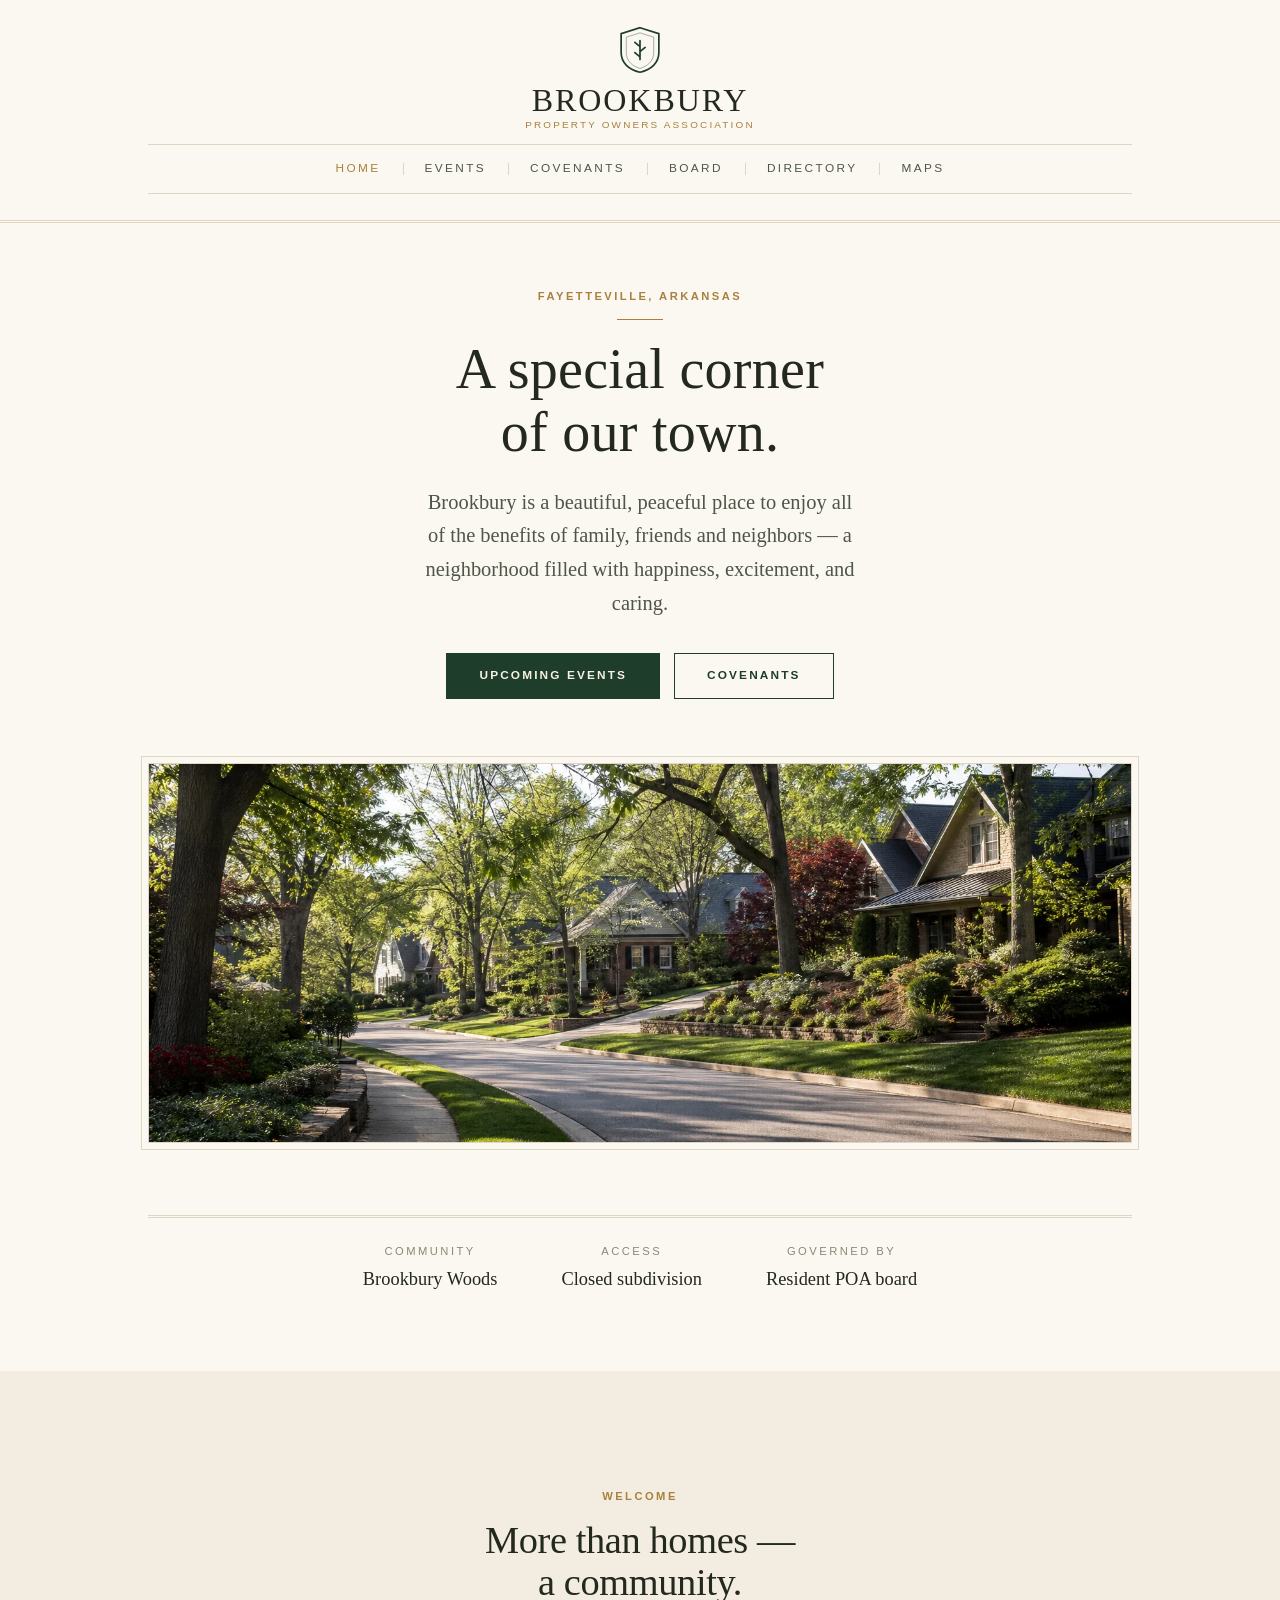
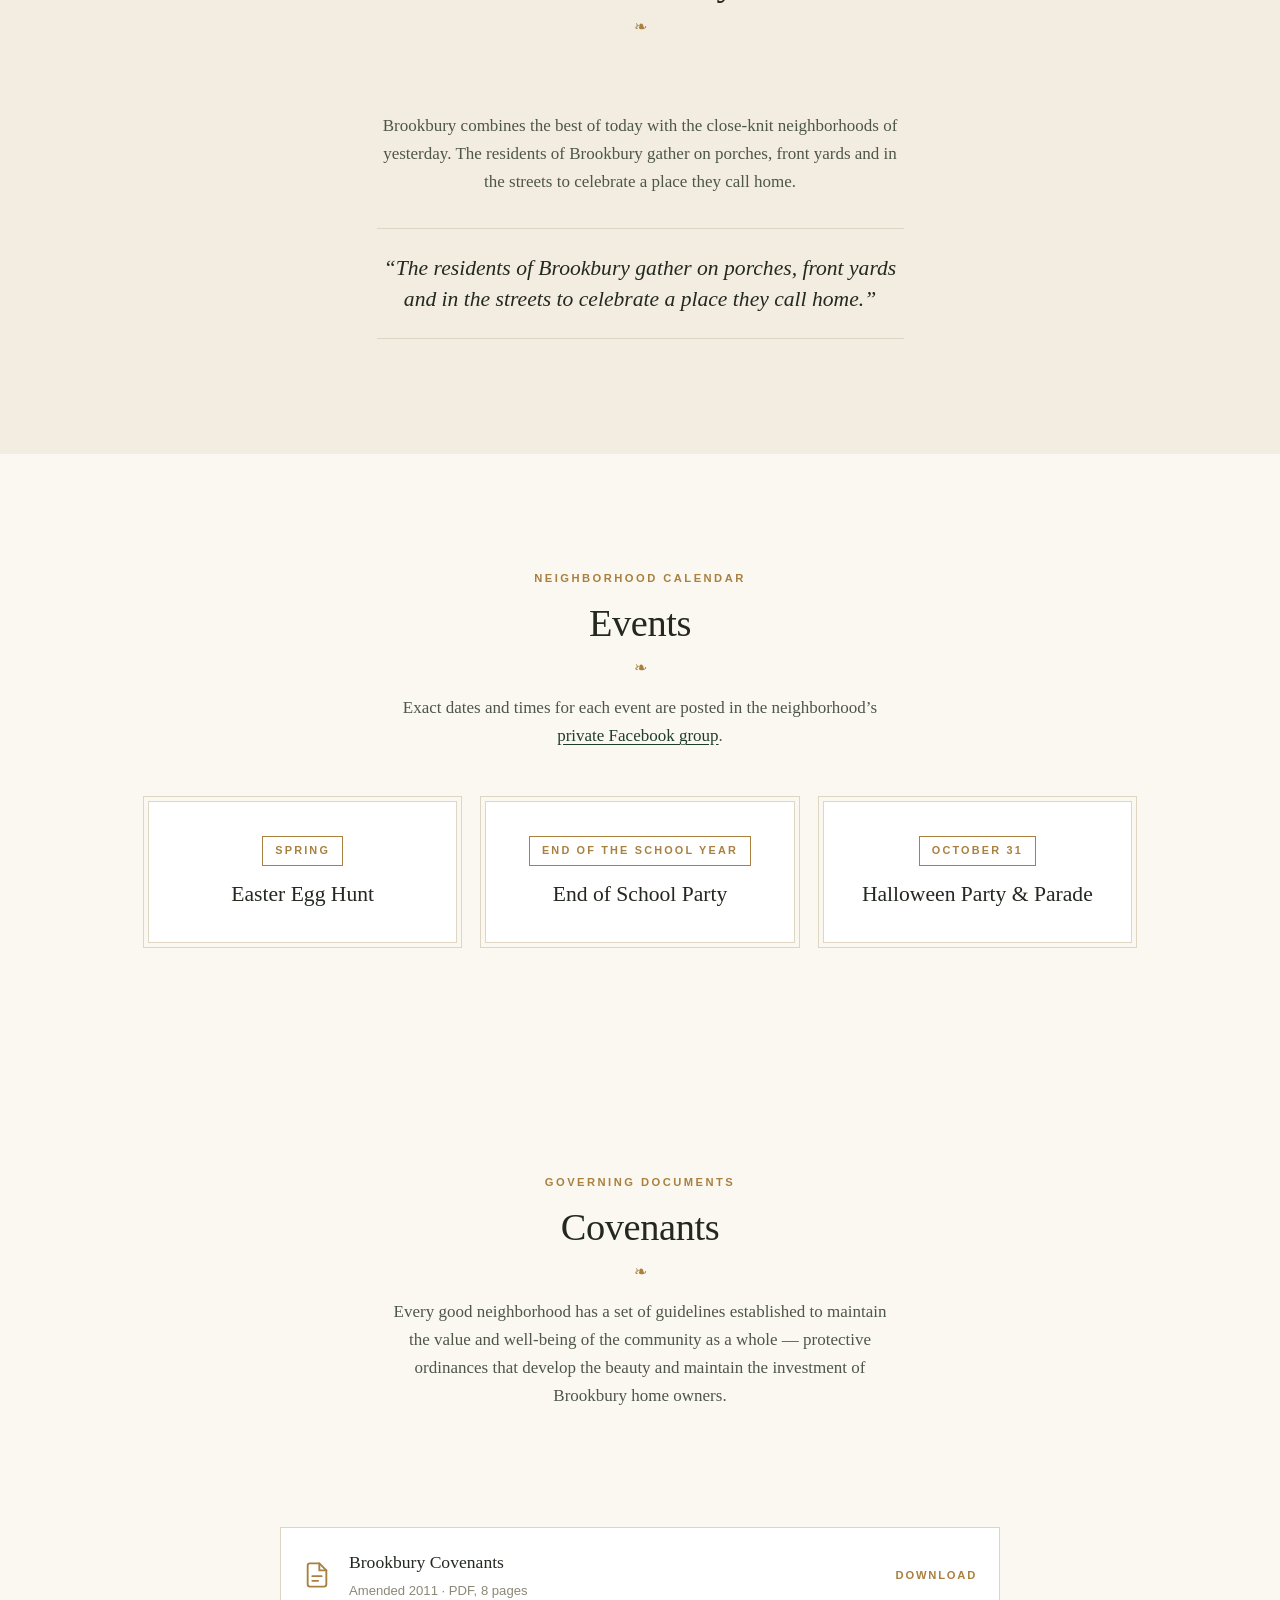
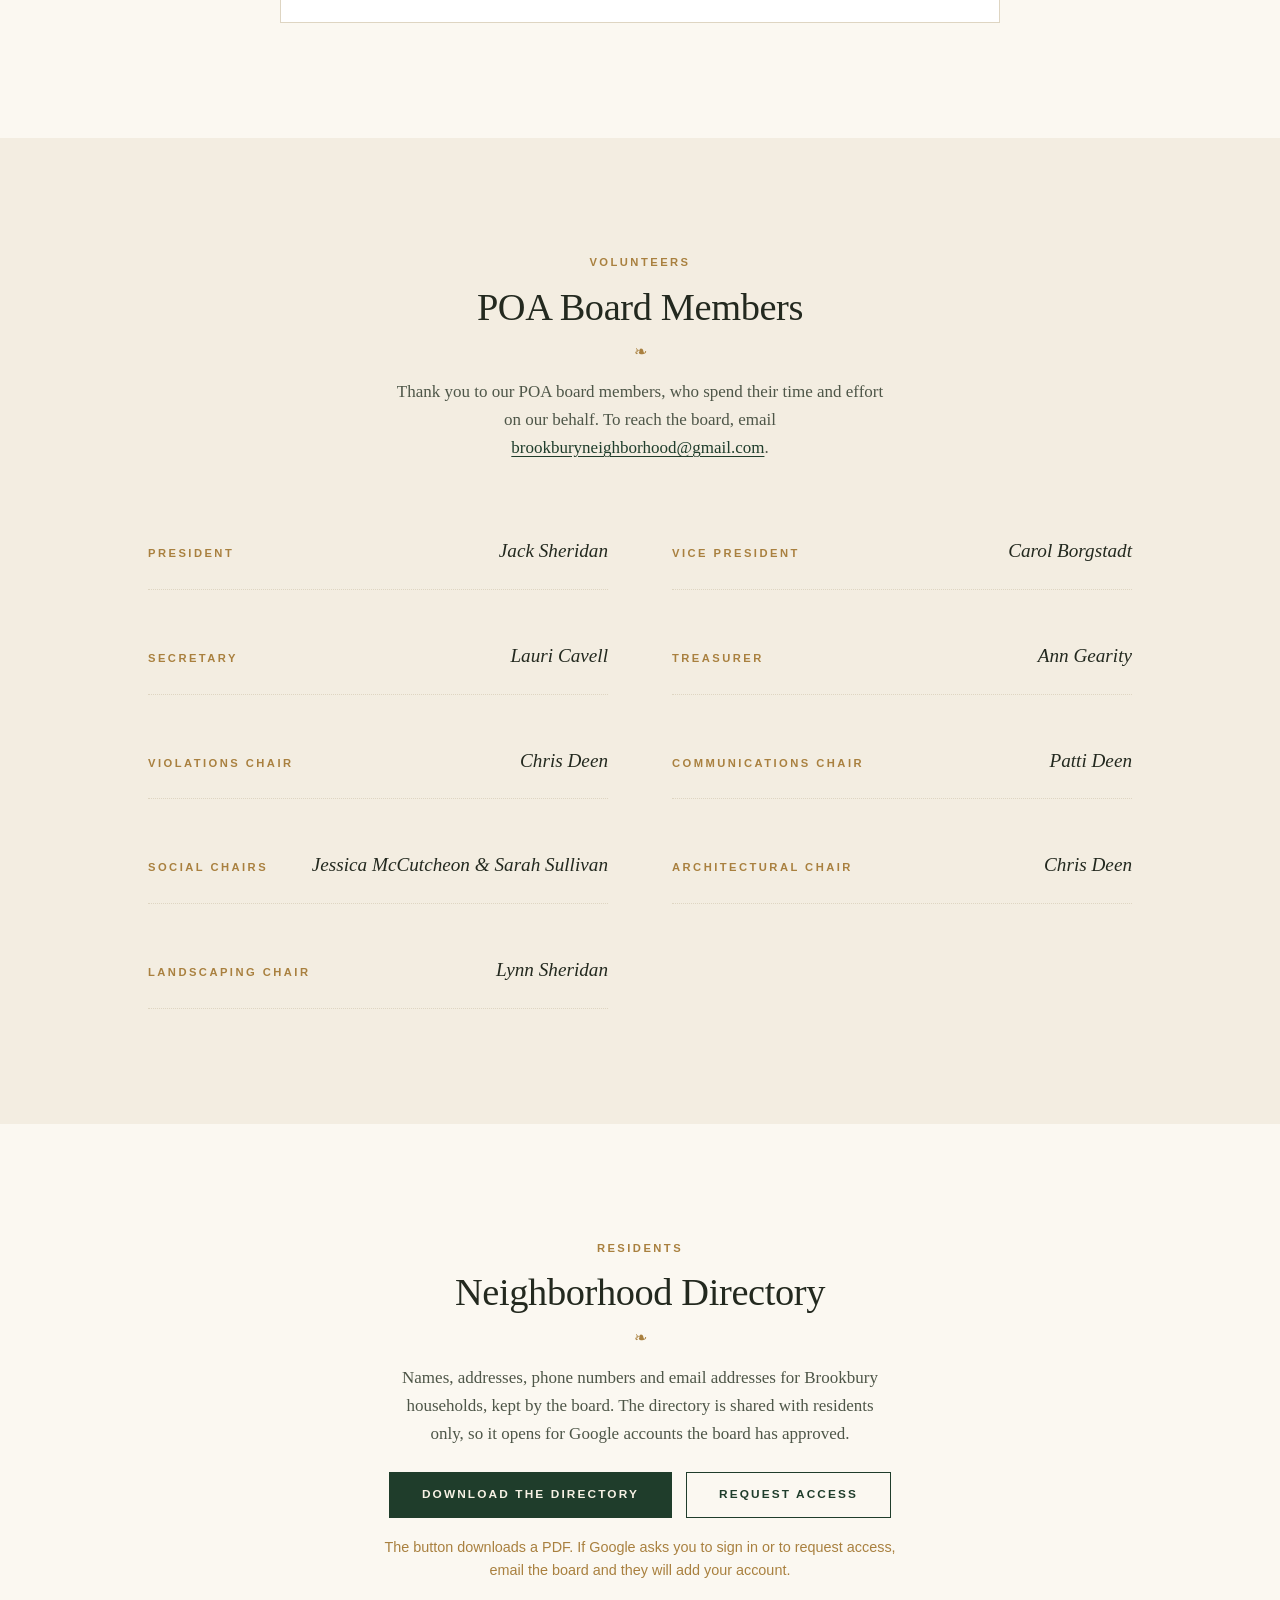
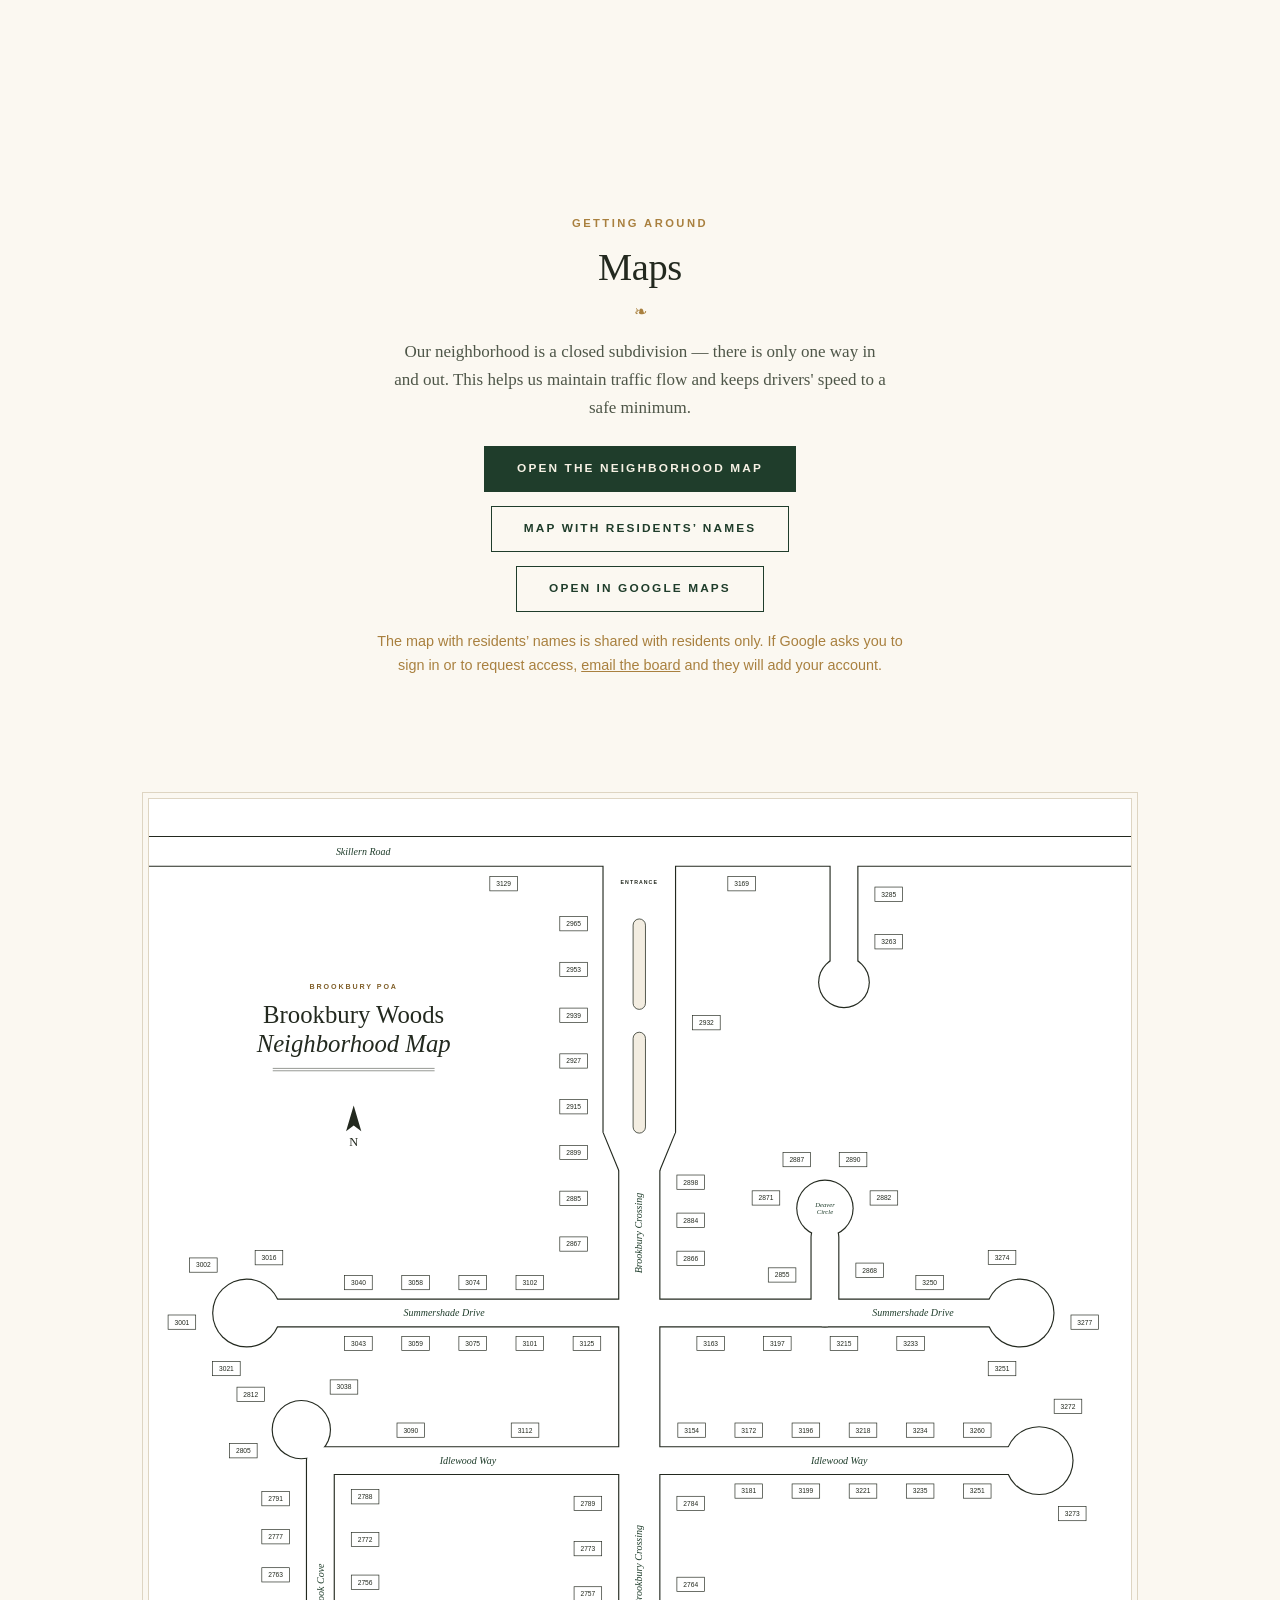
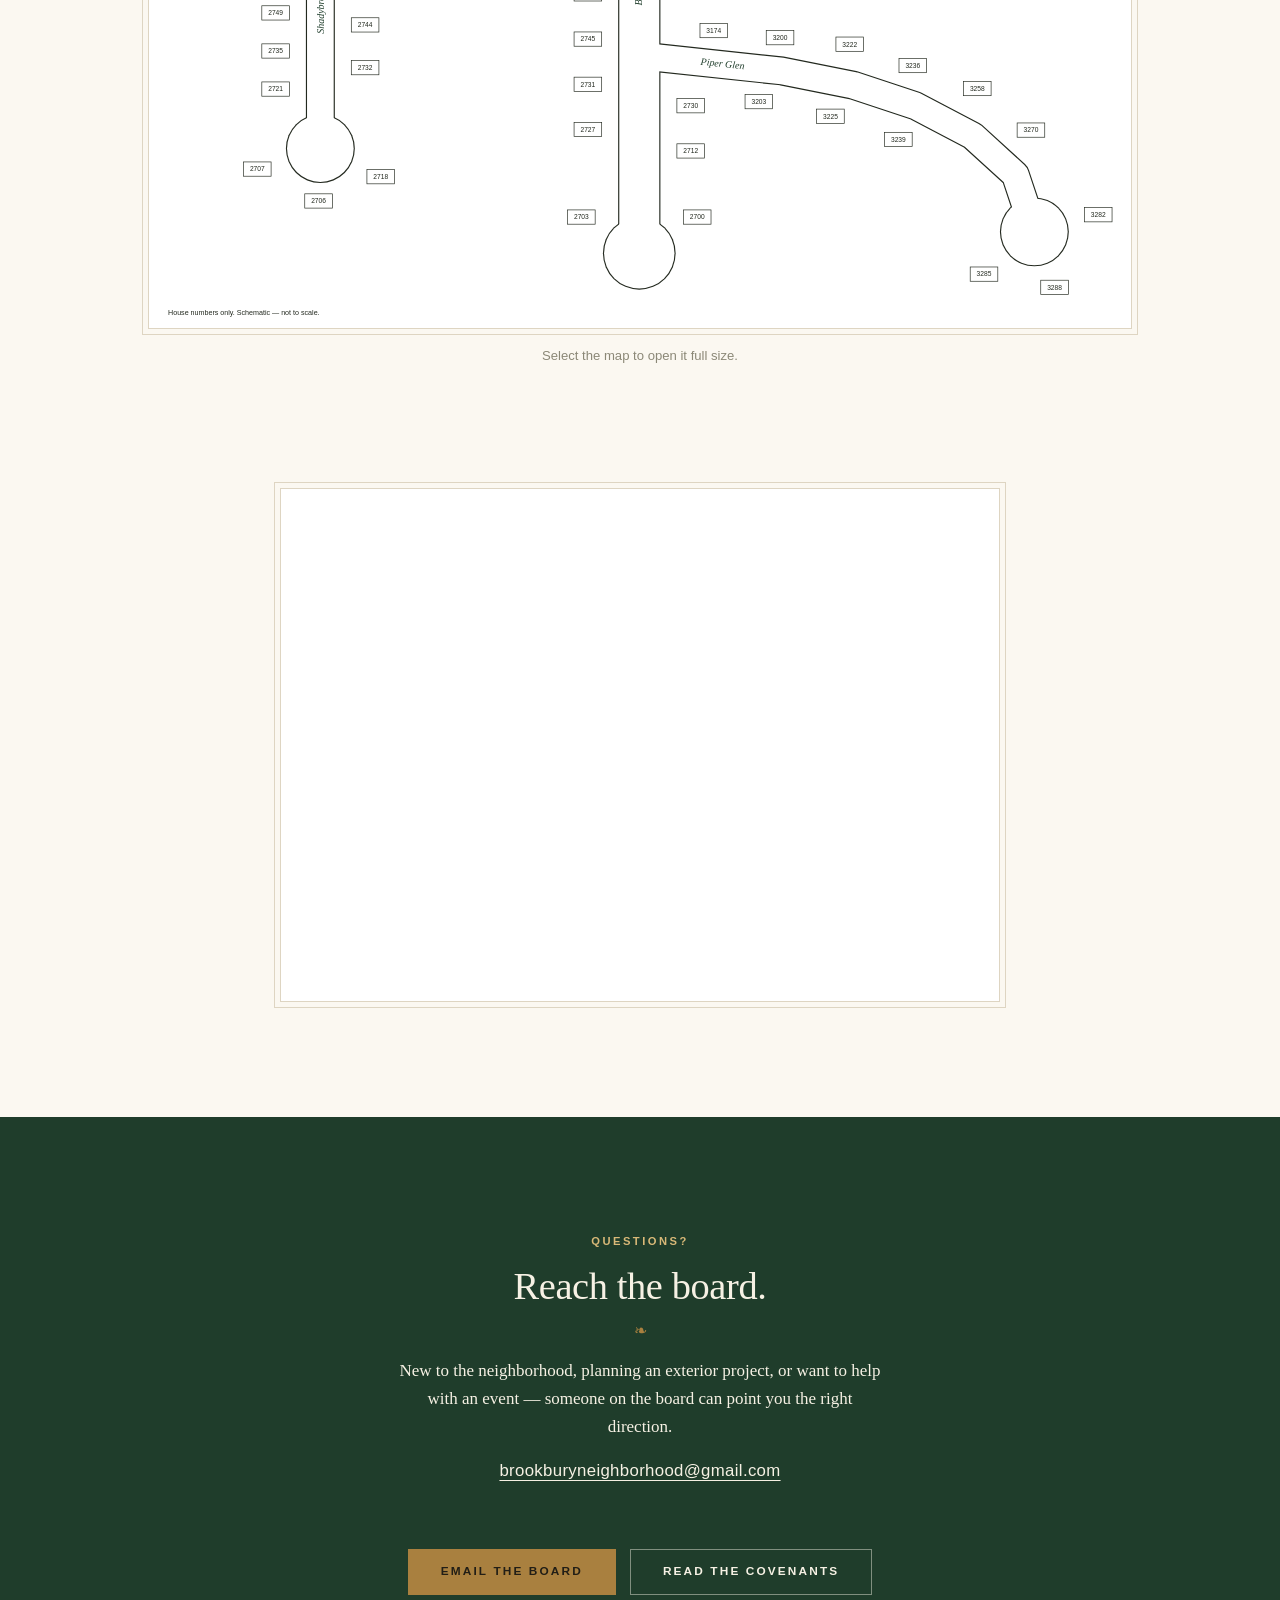
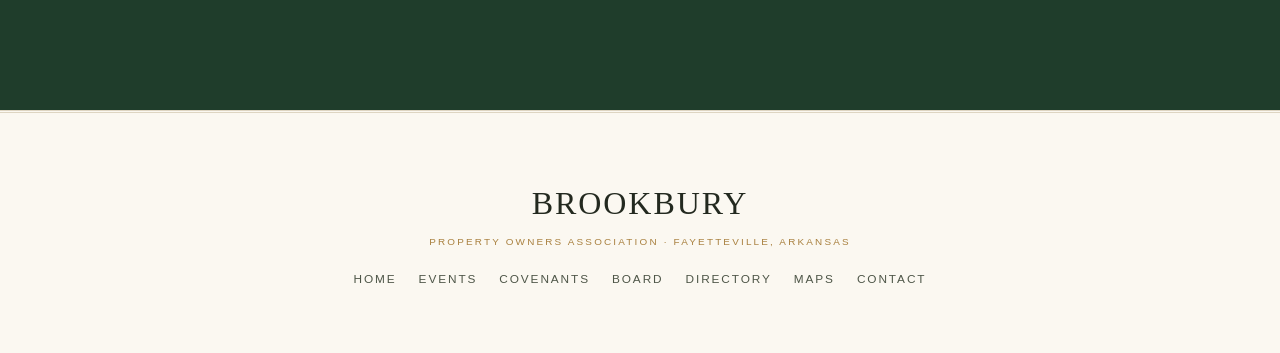
==== index.html @ af231a92 "Link the named map from the Maps section The version carrying residents' names now lives in the boar" ====
<!DOCTYPE html>
<html lang="en">
<head>
<meta charset="utf-8">
<meta name="viewport" content="width=device-width, initial-scale=1">
<title>Brookbury Property Owners Association</title>
<meta name="description" content="Brookbury Property Owners Association — a closed subdivision in Fayetteville, Arkansas. Events, covenants, board members and maps.">
<link rel="stylesheet" href="assets/css/site.css">
</head>
<body>

<a class="skip" href="#main">Skip to content</a>

<!-- ============================================================
     Heritage Oak — the chosen design direction.
     Content is illustrative; see README for what still needs real
     copy, photography and document links.
     ============================================================ -->
<div class="site">

  <header class="site-header">
    <div class="wrap header-inner">

      <a class="brand" href="#top">
        <span class="brand-mark" aria-hidden="true">
          <svg class="mark-crest" viewBox="0 0 48 56" fill="none">
            <path d="M24 2 46 9v22c0 12-9 20-22 23C11 51 2 43 2 31V9L24 2Z" stroke="currentColor" stroke-width="2"/>
            <path d="M24 8 40 13v18c0 9.5-7 16-16 18.5C15 47 8 40.5 8 31V13L24 8Z" stroke="currentColor" stroke-width="1" opacity=".45"/>
            <path d="M24 17v22M24 24l-6-5M24 30l6-5M24 36l-6-5" stroke="currentColor" stroke-width="2" stroke-linecap="round"/>
          </svg>
        </span>
        <span class="brand-text">
          <span class="brand-name">Brookbury</span>
          <span class="brand-sub">Property Owners Association</span>
        </span>
      </a>

      <nav class="nav" aria-label="Main">
        <a href="#welcome" class="is-current">Home</a>
        <a href="#events">Events</a>
        <a href="#documents">Covenants</a>
        <a href="#board">Board</a>
        <a href="#directory">Directory</a>
        <a href="#map">Maps</a>
      </nav>

      <div class="header-actions">
        <a class="btn btn-primary btn-sm" href="#contact">Contact the Board</a>
      </div>
    </div>
  </header>

  <main id="main">

    <!-- ---------- HERO ---------- -->
    <section class="hero" id="top">
      <div class="wrap hero-inner">
        <div class="hero-copy">
          <p class="eyebrow">Fayetteville, Arkansas</p>
          <h1 class="display">A special corner<br>of our town.</h1>
          <p class="lede">Brookbury is a beautiful, peaceful place to enjoy all of the benefits of family,
            friends and neighbors&nbsp;— a neighborhood filled with happiness, excitement, and caring.</p>
          <div class="actions">
            <a class="btn btn-primary" href="#events">Upcoming events</a>
            <a class="btn btn-ghost" href="#documents">Covenants</a>
          </div>
        </div>

        <div class="hero-art">
          <img class="scene" src="assets/images/brookbury-neighborhood.webp"
            width="1536" height="1024"
            alt="A quiet, tree-lined residential street with established homes in morning light">
        </div>
      </div>

      <div class="wrap">
        <ul class="facts">
          <li class="fact"><span class="fact-k">Community</span><span class="fact-v">Brookbury Woods</span></li>
          <li class="fact"><span class="fact-k">Access</span><span class="fact-v">Closed subdivision</span></li>
          <li class="fact"><span class="fact-k">Governed by</span><span class="fact-v">Resident POA board</span></li>
        </ul>
      </div>
    </section>

    <!-- ---------- WELCOME ---------- -->
    <section class="section section-welcome" id="welcome">
      <div class="wrap welcome-grid">
        <div class="section-head">
          <p class="kicker">Welcome</p>
          <h2 class="h2">More than homes —<br>a community.</h2>
        </div>
        <div class="prose">
          <p>Brookbury combines the best of today with the close-knit neighborhoods of yesterday. The
            residents of Brookbury gather on porches, front yards and in the streets to celebrate a place
            they call home.</p>
          <blockquote class="pull">“The residents of Brookbury gather on porches, front yards and in the
            streets to celebrate a place they call home.”</blockquote>
        </div>
      </div>
    </section>

    <!-- ---------- EVENTS ---------- -->
    <section class="section section-events" id="events">
      <div class="wrap">
        <div class="section-head">
          <p class="kicker">Neighborhood calendar</p>
          <h2 class="h2">Events</h2>
          <p class="section-intro">Exact dates and times for each event are posted in the neighborhood&rsquo;s
            <a href="https://www.facebook.com/groups/1006555320950084/" target="_blank" rel="noopener noreferrer">private
            Facebook group</a>.</p>
        </div>

        <ul class="grid grid-3 events">
          <li class="card event-card">
            <span class="card-tag">Spring</span>
            <h3 class="card-title">Easter Egg Hunt</h3>
          </li>
          <li class="card event-card">
            <span class="card-tag">End of the school year</span>
            <h3 class="card-title">End of School Party</h3>
          </li>
          <li class="card event-card">
            <span class="card-tag">October 31</span>
            <h3 class="card-title">Halloween Party &amp; Parade</h3>
          </li>
        </ul>
      </div>
    </section>

    <!-- ---------- DOCUMENTS ---------- -->
    <section class="section section-docs" id="documents">
      <div class="wrap docs-grid">
        <div class="section-head">
          <p class="kicker">Governing documents</p>
          <h2 class="h2">Covenants</h2>
          <p class="section-intro">Every good neighborhood has a set of guidelines established to maintain
            the value and well-being of the community as a whole&nbsp;— protective ordinances that develop the
            beauty and maintain the investment of Brookbury home owners.</p>
        </div>

        <ul class="doc-list">
          <li>
            <a class="doc" href="assets/docs/brookbury-covenants.pdf">
              <span class="doc-icon" aria-hidden="true">
              <svg viewBox="0 0 24 24" fill="none"><path d="M14 2H6a2 2 0 0 0-2 2v16a2 2 0 0 0 2 2h12a2 2 0 0 0 2-2V8l-6-6Z" stroke="currentColor" stroke-width="1.6" stroke-linejoin="round"/><path d="M14 2v6h6M8 13h8M8 17h5" stroke="currentColor" stroke-width="1.6" stroke-linecap="round"/></svg>
            </span>
              <span class="doc-text">
                <span class="doc-title">Brookbury Covenants</span>
                <span class="doc-sub">Amended 2011 · PDF, 8 pages</span>
              </span>
              <span class="doc-cta">Download</span>
            </a>
          </li>
        </ul>
      </div>
    </section>

    <!-- ---------- BOARD ---------- -->
    <section class="section section-board" id="board">
      <div class="wrap">
        <div class="section-head">
          <p class="kicker">Volunteers</p>
          <h2 class="h2">POA Board Members</h2>
          <p class="section-intro">Thank you to our POA board members, who spend their time and effort on our
            behalf. To reach the board, email <a href="mailto:brookburyneighborhood@gmail.com">brookburyneighborhood@gmail.com</a>.</p>
        </div>

        <ul class="board-grid">
          <li class="member"><span class="member-role">President</span><span class="member-name">Jack Sheridan</span></li>
          <li class="member"><span class="member-role">Vice President</span><span class="member-name">Carol Borgstadt</span></li>
          <li class="member"><span class="member-role">Secretary</span><span class="member-name">Lauri Cavell</span></li>
          <li class="member"><span class="member-role">Treasurer</span><span class="member-name">Ann Gearity</span></li>
          <li class="member"><span class="member-role">Violations Chair</span><span class="member-name">Chris Deen</span></li>
          <li class="member"><span class="member-role">Communications Chair</span><span class="member-name">Patti Deen</span></li>
          <li class="member"><span class="member-role">Social Chairs</span><span class="member-name">Jessica McCutcheon &amp; Sarah Sullivan</span></li>
          <li class="member"><span class="member-role">Architectural Chair</span><span class="member-name">Chris Deen</span></li>
          <li class="member"><span class="member-role">Landscaping Chair</span><span class="member-name">Lynn Sheridan</span></li>
        </ul>
      </div>
    </section>

    <!-- ---------- DIRECTORY ---------- -->
    <section class="section section-directory" id="directory">
      <div class="wrap">
        <div class="section-head">
          <p class="kicker">Residents</p>
          <h2 class="h2">Neighborhood Directory</h2>
          <p class="section-intro">Names, addresses, phone numbers and email addresses for Brookbury
            households, kept by the board. The directory is shared with residents only, so it opens
            for Google accounts the board has approved.</p>
          <div class="section-actions">
            <a class="btn btn-primary" href="https://docs.google.com/spreadsheets/d/1v3SQKKlPdVTnprCDTSyMB_dMHzYt3XugHPW79UC_R_I/export?format=pdf&amp;gid=742127593&amp;portrait=false&amp;fitw=true&amp;size=letter&amp;gridlines=false&amp;printtitle=false&amp;sheetnames=false&amp;fzr=true&amp;pagenum=CENTER&amp;top_margin=0.4&amp;bottom_margin=0.4&amp;left_margin=0.35&amp;right_margin=0.35" target="_blank" rel="noopener noreferrer">Download the directory</a>
            <a class="btn btn-ghost" href="mailto:brookburyneighborhood@gmail.com?subject=Directory%20access">Request access</a>
          </div>
          <p class="note">The button downloads a PDF. If Google asks you to sign in or to request
            access, email the board and they will add your account.</p>
        </div>
      </div>
    </section>

    <!-- ---------- MAP ---------- -->
    <section class="section section-map" id="map">
      <div class="wrap map-grid">
        <div class="section-head">
          <p class="kicker">Getting around</p>
          <h2 class="h2">Maps</h2>
          <p class="section-intro">Our neighborhood is a closed subdivision&nbsp;— there is only one way in and
            out. This helps us maintain traffic flow and keeps drivers' speed to a safe minimum.</p>
          <div class="section-actions">
            <a class="btn btn-primary" href="assets/maps/brookbury-map.svg" target="_blank" rel="noopener">Open the neighborhood map</a>
            <a class="btn btn-ghost" href="https://drive.google.com/file/d/1p18nGDupWnkvDQbiFtfXYtSLYO2MLyaX/view" target="_blank" rel="noopener noreferrer">Map with residents&rsquo; names</a>
            <a class="btn btn-ghost" href="https://www.google.com/maps/search/?api=1&amp;query=N+Brookbury+Crossing%2C+Fayetteville%2C+AR+72703" target="_blank" rel="noopener noreferrer">Open in Google Maps</a>
          </div>
          <p class="note">The map with residents&rsquo; names is shared with residents only. If Google asks
            you to sign in or to request access,
            <a href="mailto:brookburyneighborhood@gmail.com?subject=Map%20access">email the board</a>
            and they will add your account.</p>
        </div>

        <figure class="neighborhood-map">
          <a href="assets/maps/brookbury-map.svg" target="_blank" rel="noopener">
            <img src="assets/maps/brookbury-map.svg" width="2063" height="2372" loading="lazy"
              alt="Brookbury Woods neighborhood map showing each home's house number along Skillern Road, Brookbury Crossing, Summershade Drive, Deaver Circle, Idlewood Way, Shadybrook Cove and Piper Glen">
          </a>
          <figcaption>Select the map to open it full size.</figcaption>
        </figure>

        <div class="map-panel">
          <iframe class="map-embed" title="Map of the Brookbury neighborhood, Fayetteville, Arkansas"
            src="https://maps.google.com/maps?q=N+Brookbury+Crossing,+Fayetteville,+AR+72703&amp;z=16&amp;output=embed" loading="lazy" referrerpolicy="no-referrer-when-downgrade"></iframe>
        </div>
      </div>
    </section>

    <!-- ---------- CONTACT ---------- -->
    <section class="section section-contact" id="contact">
      <div class="wrap contact-inner">
        <div>
          <p class="kicker">Questions?</p>
          <h2 class="h2">Reach the board.</h2>
          <p class="section-intro">New to the neighborhood, planning an exterior project, or want to help
            with an event&nbsp;— someone on the board can point you the right direction.</p>
          <p class="contact-email"><a href="mailto:brookburyneighborhood@gmail.com">brookburyneighborhood@gmail.com</a></p>
        </div>
        <div class="contact-actions">
          <a class="btn btn-primary" href="mailto:brookburyneighborhood@gmail.com">Email the board</a>
          <a class="btn btn-ghost" href="#documents">Read the covenants</a>
        </div>
      </div>
    </section>

  </main>

  <footer class="site-footer">
    <div class="wrap footer-inner">
      <div class="footer-brand">
        <span class="brand-name">Brookbury</span>
        <span class="brand-sub"><span>Property Owners Association</span><span class="brand-sep"> · </span><span>Fayetteville, Arkansas</span></span>
      </div>
      <nav class="footer-nav" aria-label="Footer">
        <a href="#welcome">Home</a>
        <a href="#events">Events</a>
        <a href="#documents">Covenants</a>
        <a href="#board">Board</a>
        <a href="#directory">Directory</a>
        <a href="#map">Maps</a>
        <a href="#contact">Contact</a>
      </nav>
    </div>
  </footer>

</div>

</body>
</html>
---- assets/css/site.css ----
/* ============================================================
   BROOKBURY POA — Heritage Oak
   Established, traditional, trusted: symmetry, a crest, hairline
   double rules, engraved small caps.

   One stylesheet, three parts:
     1. tokens      — the palette, type scale and rhythm
     2. structure   — layout for every block on the page
     3. treatment   — the Heritage Oak styling on top of it
   Responsive overrides live at the very end and win by source order.
   ============================================================ */

/* ------------------------------------------------------------
   1 · TOKENS
   ------------------------------------------------------------ */

:root {
  /* palette */
  --bg: #FBF8F1;
  --surface: #FFFFFF;
  --surface-2: #F3EDE1;
  --ink: #23291F;
  --ink-2: #4E5648;
  --muted: #8B8877;
  --line: #DED5C2;
  --brand: #1F3D2B;
  --brand-ink: #F6F1E4;
  --accent: #A9803F;

  /* type */
  --font-display: "Iowan Old Style", "Palatino Linotype", Palatino, "Book Antiqua", Georgia, serif;
  --font-body: "Iowan Old Style", Palatino, Georgia, serif;
  --font-ui: "Gill Sans", "Gill Sans MT", Optima, "Trebuchet MS", sans-serif;
  --display-size: clamp(2.3rem, 4.4vw, 3.5rem);
  --display-weight: 400;
  --display-lh: 1.12;
  --display-ls: 0.005em;
  --h2-size: clamp(1.8rem, 3vw, 2.5rem);
  --h2-weight: 400;
  --h2-ls: -0.01em;
  --body-size: 1.0625rem;
  --body-lh: 1.65;
  --lede-size: clamp(1.05rem, 1.6vw, 1.3rem);
  --kicker-size: 0.7rem;
  --kicker-ls: 0.22em;
  --kicker-tf: uppercase;
  --kicker-weight: 600;

  /* shape */
  --radius-card: 0;
  --radius-btn: 0;
  --radius-pill: 0;
  --border-w: 1px;
  --shadow: none;
  --shadow-lift: none;

  /* rhythm */
  --wrap: 1080px;
  --gutter: clamp(20px, 5vw, 48px);
  --section-pad: clamp(64px, 9vw, 128px);
  --grid-gap: 28px;

  /* plat map */
  --mp-bg: #FBF8F1;
  --mp-road: #DED5C2;
  --mp-lot: #EFE7D6;
  --mp-lot-line: #D3C7AE;
}

/* ------------------------------------------------------------
   2 · STRUCTURE
   ------------------------------------------------------------ */

*, *::before, *::after { box-sizing: border-box; }

html { scroll-behavior: smooth; -webkit-text-size-adjust: 100%; }

@media (prefers-reduced-motion: reduce) {
  html { scroll-behavior: auto; }
  *, *::before, *::after {
    animation-duration: .01ms !important;
    transition-duration: .01ms !important;
  }
}

body {
  margin: 0;
  background: var(--bg);
  color: var(--ink);
  font-family: var(--font-body);
  font-size: var(--body-size);
  line-height: var(--body-lh);
  -webkit-font-smoothing: antialiased;
}

img, svg { max-width: 100%; }
a { color: inherit; }

.skip {
  position: absolute; left: -9999px; top: 0; z-index: 100;
  background: var(--ink); color: var(--bg); padding: 12px 18px;
}
.skip:focus { left: 12px; top: 12px; }

:focus-visible { outline: 2px solid var(--accent); outline-offset: 3px; }

/* framed plates and offset rules intentionally exceed the container — clip
   rather than scroll (clip, not hidden, so nothing becomes a scroll container) */
.site { overflow-x: clip; }

.wrap {
  width: 100%;
  max-width: var(--wrap);
  margin-inline: auto;
  padding-inline: var(--gutter);
}

/* ---------------- header ---------------- */

.site-header {
  border-bottom: var(--border-w) solid var(--line);
  background: var(--bg);
  position: relative;
  z-index: 20;
}
.header-inner {
  display: flex;
  align-items: center;
  gap: 32px;
  min-height: 84px;
}
.brand { display: flex; align-items: center; gap: 12px; text-decoration: none; }
.brand-mark { display: block; flex: none; color: var(--brand); }
.brand-text { display: flex; flex-direction: column; line-height: 1.15; }
.brand-name {
  font-family: var(--font-display);
  font-size: 1.4rem;
  font-weight: var(--display-weight);
  letter-spacing: var(--display-ls);
}
.brand-sub {
  font-family: var(--font-ui);
  font-size: 0.7rem;
  letter-spacing: 0.08em;
  text-transform: uppercase;
  color: var(--muted);
}

.nav {
  display: flex;
  align-items: center;
  gap: 26px;
  margin-left: auto;
  font-family: var(--font-ui);
  font-size: 0.9rem;
}
.nav a { text-decoration: none; color: var(--ink-2); padding: 6px 0; }
.nav a:hover { color: var(--ink); }
.nav a.is-current { color: var(--ink); }

.header-actions { display: flex; }

/* ---------------- buttons ---------------- */

.btn {
  display: inline-flex;
  align-items: center;
  justify-content: center;
  gap: 8px;
  font-family: var(--font-ui);
  font-size: 0.95rem;
  font-weight: 600;
  line-height: 1;
  padding: 15px 26px;
  border: var(--border-w) solid transparent;
  border-radius: var(--radius-btn);
  text-decoration: none;
  cursor: pointer;
  transition: transform .15s ease, background .15s ease, color .15s ease, border-color .15s ease;
}
.btn-sm { padding: 11px 18px; font-size: 0.85rem; }
.btn-primary { background: var(--brand); color: var(--brand-ink); }
.btn-primary:hover { transform: translateY(-1px); }
.btn-ghost { background: transparent; color: var(--ink); border-color: var(--line); }
.btn-ghost:hover { border-color: var(--ink); }

/* ---------------- hero ---------------- */

.hero { position: relative; padding-top: clamp(48px, 7vw, 96px); padding-bottom: clamp(40px, 6vw, 80px); }
.hero-inner {
  display: grid;
  grid-template-columns: 1.05fr 1fr;
  align-items: center;
  gap: clamp(32px, 5vw, 72px);
}
.eyebrow {
  font-family: var(--font-ui);
  font-size: var(--kicker-size);
  letter-spacing: var(--kicker-ls);
  text-transform: var(--kicker-tf);
  font-weight: var(--kicker-weight);
  color: var(--accent);
  margin: 0 0 18px;
}
.display {
  font-family: var(--font-display);
  font-size: var(--display-size);
  font-weight: var(--display-weight);
  line-height: var(--display-lh);
  letter-spacing: var(--display-ls);
  margin: 0 0 22px;
}
.lede { font-size: var(--lede-size); color: var(--ink-2); margin: 0 0 32px; max-width: 46ch; }
.actions { display: flex; flex-wrap: wrap; gap: 14px; }

.hero-art { position: relative; }
.scene {
  display: block;
  width: 100%;
  height: clamp(280px, 34vw, 440px);
  object-fit: cover;
  object-position: center;
  border-radius: var(--radius-card);
  overflow: hidden;
  color: var(--brand);
}

.facts {
  list-style: none;
  display: flex;
  flex-wrap: wrap;
  gap: clamp(24px, 5vw, 64px);
  margin: clamp(40px, 6vw, 72px) 0 0;
  padding: 24px 0 0;
  border-top: var(--border-w) solid var(--line);
}
.fact { display: flex; flex-direction: column; gap: 4px; }
.fact-k {
  font-family: var(--font-ui);
  font-size: var(--kicker-size);
  letter-spacing: var(--kicker-ls);
  text-transform: var(--kicker-tf);
  color: var(--muted);
}
.fact-v { font-family: var(--font-display); font-size: 1.15rem; }

/* ---------------- sections ---------------- */

.section { padding-block: var(--section-pad); }
.section-head { max-width: 62ch; }
.section-head.row {
  display: flex; align-items: flex-end; justify-content: space-between;
  gap: 24px; max-width: none;
}
.kicker {
  font-family: var(--font-ui);
  font-size: var(--kicker-size);
  letter-spacing: var(--kicker-ls);
  text-transform: var(--kicker-tf);
  font-weight: var(--kicker-weight);
  color: var(--accent);
  margin: 0 0 14px;
}
.h2 {
  font-family: var(--font-display);
  font-size: var(--h2-size);
  font-weight: var(--h2-weight);
  letter-spacing: var(--h2-ls);
  line-height: 1.1;
  margin: 0;
  text-wrap: balance;
}
.section-intro { color: var(--ink-2); margin: 18px 0 0; max-width: 58ch; }
.note { font-family: var(--font-ui); font-size: 0.9rem; color: var(--accent); margin: 18px 0 0; }
.link-more {
  font-family: var(--font-ui); font-size: 0.9rem; font-weight: 600;
  text-decoration: none; color: var(--accent); white-space: nowrap;
}

.welcome-grid, .docs-grid, .map-grid {
  display: grid;
  grid-template-columns: 1fr 1.2fr;
  gap: clamp(32px, 6vw, 88px);
  align-items: start;
}
.prose p { margin: 0 0 20px; color: var(--ink-2); }
.pull {
  margin: 32px 0 0;
  padding: 0 0 0 24px;
  border-left: 3px solid var(--accent);
  font-family: var(--font-display);
  font-size: 1.35rem;
  line-height: 1.4;
  color: var(--ink);
}

/* ---------------- cards / events ---------------- */

.grid { list-style: none; margin: clamp(32px, 4vw, 56px) 0 0; padding: 0; display: grid; gap: var(--grid-gap); }
.grid-3 { grid-template-columns: repeat(3, 1fr); }

.card {
  background: var(--surface);
  border: var(--border-w) solid var(--line);
  border-radius: var(--radius-card);
  padding: clamp(24px, 3vw, 34px);
  box-shadow: var(--shadow);
  display: flex;
  flex-direction: column;
  gap: 12px;
  transition: transform .18s ease, box-shadow .18s ease, border-color .18s ease;
}
.card:hover { transform: translateY(-3px); box-shadow: var(--shadow-lift); }
.event-photo {
  display: block;
  width: calc(100% + 2 * clamp(24px, 3vw, 34px));
  height: clamp(150px, 16vw, 210px);
  margin: calc(-1 * clamp(24px, 3vw, 34px)) calc(-1 * clamp(24px, 3vw, 34px)) 10px;
  max-width: none;
  object-fit: cover;
  object-position: center;
}
.card-tag {
  align-self: flex-start;
  font-family: var(--font-ui);
  font-size: 0.68rem;
  letter-spacing: 0.12em;
  text-transform: uppercase;
  font-weight: 700;
  color: var(--brand-ink);
  background: var(--brand);
  padding: 6px 10px;
  border-radius: var(--radius-pill);
}
.card-title { font-family: var(--font-display); font-size: 1.35rem; font-weight: var(--h2-weight); margin: 4px 0 0; line-height: 1.2; }
.card-body { margin: 0; color: var(--ink-2); font-size: 0.98rem; }
.card-meta {
  margin-top: auto; padding-top: 14px;
  border-top: var(--border-w) solid var(--line);
  font-family: var(--font-ui); font-size: 0.8rem; color: var(--muted);
}

/* ---------------- documents ---------------- */

.doc-list { list-style: none; margin: 0; padding: 0; display: flex; flex-direction: column; gap: 14px; }
.doc {
  display: flex;
  align-items: center;
  gap: 18px;
  padding: 20px 22px;
  background: var(--surface);
  border: var(--border-w) solid var(--line);
  border-radius: var(--radius-card);
  transition: border-color .15s ease, background .15s ease, transform .15s ease;
}
.doc:hover { border-color: var(--accent); transform: translateX(2px); }
.doc-icon { flex: none; width: 28px; height: 28px; color: var(--accent); }
.doc-icon svg { display: block; width: 100%; height: 100%; }
.doc-text { display: flex; flex-direction: column; gap: 3px; }
.doc-title { font-family: var(--font-display); font-size: 1.1rem; font-weight: var(--h2-weight); }
.doc-sub { font-family: var(--font-ui); font-size: 0.82rem; color: var(--muted); }
.doc-cta {
  margin-left: auto; flex: none;
  font-family: var(--font-ui); font-size: 0.82rem; font-weight: 700;
  letter-spacing: 0.04em; color: var(--accent);
}

/* ---------------- board ---------------- */

.board-grid {
  list-style: none; margin: clamp(32px, 4vw, 56px) 0 0; padding: 0;
  display: grid; grid-template-columns: repeat(3, 1fr); gap: var(--grid-gap);
}
.member {
  display: flex; flex-direction: column; gap: 6px;
  padding: 22px 0;
  border-top: var(--border-w) solid var(--line);
}
.member-role {
  font-family: var(--font-ui); font-size: var(--kicker-size);
  letter-spacing: var(--kicker-ls); text-transform: var(--kicker-tf);
  color: var(--accent); font-weight: var(--kicker-weight);
}
.member-name { font-family: var(--font-display); font-size: 1.2rem; }

/* ---------------- map ---------------- */

.map-panel {
  background: var(--surface);
  border: var(--border-w) solid var(--line);
  border-radius: var(--radius-card);
  padding: clamp(20px, 3vw, 36px);
  box-shadow: var(--shadow);
}
.plat { display: block; width: 100%; height: auto; color: var(--mp-road); }
.p-bg { fill: var(--mp-bg); }
.p-road { stroke: var(--mp-road); }
.p-road-2 { stroke: var(--mp-road); }
.p-lots rect { fill: var(--mp-lot); stroke: var(--mp-lot-line); }
.p-marker circle { fill: var(--accent); }
.p-label {
  fill: var(--muted); font-family: var(--font-ui); font-size: 11px;
  letter-spacing: 0.14em; font-weight: 700;
}

/* ---------------- contact ---------------- */

.contact-inner {
  display: flex; align-items: center; justify-content: space-between;
  gap: clamp(28px, 5vw, 64px); flex-wrap: wrap;
}
.contact-actions { display: flex; gap: 14px; flex-wrap: wrap; }

/* ---------------- footer ---------------- */

.site-footer {
  border-top: var(--border-w) solid var(--line);
  background: var(--surface);
  padding-block: clamp(40px, 5vw, 64px);
}
.footer-inner { display: flex; flex-direction: column; gap: 20px; }
.footer-brand { display: flex; flex-direction: column; gap: 4px; }
.footer-nav { display: flex; flex-wrap: wrap; gap: 22px; font-family: var(--font-ui); font-size: 0.9rem; }
.footer-nav a { text-decoration: none; color: var(--ink-2); }
.footer-nav a:hover { color: var(--ink); }
.footer-note { font-family: var(--font-ui); font-size: 0.8rem; color: var(--muted); margin: 0; }

/* ------------------------------------------------------------
   3 · HERITAGE OAK TREATMENT
   ------------------------------------------------------------ */

/* the crest */
.mark-crest { display: block; width: 42px; height: 48px; }

/* centred, ceremonial header */
.site-header {
  border-bottom: 3px double var(--line);
  background: var(--bg);
}
.header-inner {
  flex-direction: column;
  gap: 14px;
  padding-block: 26px;
  text-align: center;
}
.brand { flex-direction: column; gap: 8px; }
.brand-text { align-items: center; }
.brand-name {
  font-size: 2rem;
  letter-spacing: 0.06em;
  text-transform: uppercase;
}
.brand-sub { letter-spacing: 0.22em; font-size: 0.62rem; color: var(--accent); }
.nav {
  margin: 0;
  gap: 0;
  border-top: 1px solid var(--line);
  border-bottom: 1px solid var(--line);
  padding-block: 4px;
  width: 100%;
  justify-content: center;
}
.nav a {
  font-size: 0.74rem;
  letter-spacing: 0.2em;
  text-transform: uppercase;
  padding: 10px 22px;
  position: relative;
}
.nav a + a::before {
  content: ""; position: absolute; left: 0; top: 50%; translate: 0 -50%;
  width: 1px; height: 12px; background: var(--line);
}
.nav a.is-current { color: var(--accent); }
.header-actions { display: none; }

/* buttons: engraved */
.btn {
  font-size: 0.74rem;
  letter-spacing: 0.18em;
  text-transform: uppercase;
  font-weight: 600;
  padding: 16px 32px;
}
.btn-ghost { border-color: var(--brand); color: var(--brand); }

/* hero: centred with a framed plate */
.hero-inner {
  grid-template-columns: 1fr;
  text-align: center;
  justify-items: center;
}
.hero { padding-top: clamp(36px, 5vw, 68px); }
.hero-copy { max-width: 46rem; order: 1; }
.hero-art { order: 2; width: 100%; }
.lede { margin-inline: auto; max-width: 42ch; }
.actions { justify-content: center; }
.eyebrow::after {
  content: ""; display: block; width: 46px; height: 1px;
  background: var(--accent); margin: 14px auto 0;
}
.scene {
  border: 1px solid var(--line);
  outline: 1px solid var(--line);
  outline-offset: 6px;
  height: clamp(240px, 30vw, 380px);
}
.facts { justify-content: center; text-align: center; border-top-style: double; border-top-width: 3px; }
.fact { align-items: center; }

/* sections: centred heads with an ornament */
.section-head:not(.row) { margin-inline: auto; text-align: center; }
.section-intro { margin-inline: auto; }
.section-events .section-head.row {
  flex-direction: column; align-items: center; text-align: center; gap: 10px;
}
.section-events .link-more { color: var(--accent); }
.h2::after {
  content: "❧";
  display: block;
  font-size: 1rem;
  color: var(--accent);
  margin-top: 16px;
  line-height: 1;
}
.section-head.row .h2::after { margin-bottom: 4px; }

.welcome-grid,
.docs-grid,
.map-grid { grid-template-columns: 1fr; justify-items: center; }
.prose { max-width: 62ch; text-align: center; }
.pull {
  border-left: 0;
  border-top: 1px solid var(--line);
  border-bottom: 1px solid var(--line);
  padding: 24px 0;
  font-style: italic;
  text-align: center;
}
.section-welcome { background: var(--surface-2); }

/* cards: plate-like */
.card {
  background: var(--surface);
  border: 1px solid var(--line);
  outline: 1px solid var(--line);
  outline-offset: 4px;
  text-align: center;
  align-items: center;
}
.card:hover { transform: none; border-color: var(--accent); }
.card-tag {
  background: transparent; color: var(--accent);
  border: 1px solid var(--accent); letter-spacing: 0.2em; padding: 5px 12px;
}
.card-meta { width: 100%; text-align: center; border-top-color: var(--line); }
.events { max-width: 100%; }

/* documents */
.doc-list { width: 100%; max-width: 720px; margin-top: 40px; }
.doc { background: var(--surface); }
.doc-cta { text-transform: uppercase; letter-spacing: 0.16em; font-size: 0.7rem; }
/* the document rows are real links now; keep them looking like rows */
a.doc { text-decoration: none; color: inherit; }
a.doc:focus-visible { outline: 2px solid var(--accent); outline-offset: 3px; }

/* board: register style */
.section-board { background: var(--surface-2); }
.board-grid { grid-template-columns: repeat(2, 1fr); column-gap: 64px; }
.member {
  flex-direction: row; align-items: baseline; justify-content: space-between;
  border-top: 0; border-bottom: 1px dotted var(--line); gap: 16px;
}
/* the role never breaks; a long name wraps and stays flush right */
.member-role { flex: none; }
.member-name { font-style: italic; text-align: right; }

/* map */
.map-panel { border: 1px solid var(--line); outline: 1px solid var(--line); outline-offset: 5px; max-width: 720px; margin-top: 44px; }

/* contact */
.section-contact { background: var(--brand); color: var(--brand-ink); }
.section-contact .h2,
.section-contact .section-intro { color: var(--brand-ink); }
.section-contact .kicker { color: #D9B978; }
.contact-inner { justify-content: center; text-align: center; flex-direction: column; }
.section-contact .btn-primary { background: var(--accent); color: #221E16; }
.section-contact .btn-ghost { color: var(--brand-ink); border-color: rgba(246,241,228,.45); }
.contact-actions { justify-content: center; }

.site-footer { background: var(--bg); border-top: 3px double var(--line); }
.footer-inner { align-items: center; text-align: center; }
.footer-brand { align-items: center; }
.footer-nav { justify-content: center; }
.footer-nav a { font-size: 0.74rem; letter-spacing: 0.16em; text-transform: uppercase; }

/* events: text-only plates until real photographs arrive */
.event-card { justify-content: flex-start; }
/* the base .card-tag hugs the left edge; on text-only plates it should sit centred */
.event-card .card-tag { align-self: center; }

/* links inside intro copy, e.g. the board's email address */
.section-intro a { color: var(--brand); text-underline-offset: 3px; }

/* a row of buttons under a section head */
.section-actions { display: flex; flex-wrap: wrap; justify-content: center; gap: 14px; margin-top: 24px; }

/* dues: one plate carrying the amount and the way to pay */
.dues-grid { display: grid; justify-items: center; }
.dues-pay {
  width: 100%; max-width: 480px; margin-top: 40px;
  display: flex; flex-direction: column; align-items: center; gap: 10px;
  padding: clamp(26px, 4vw, 40px); text-align: center;
  background: var(--surface);
  border: 1px solid var(--line); outline: 1px solid var(--line); outline-offset: 5px;
}
.dues-pay p { margin: 0; }
.dues-amount { font-family: var(--font-display); font-size: clamp(2.4rem, 5vw, 3.2rem); line-height: 1; }
.dues-pay .dues-due {
  font-family: var(--font-ui); font-size: 0.72rem; font-weight: 600;
  letter-spacing: 0.18em; text-transform: uppercase; color: var(--muted);
  margin-bottom: 8px;
}
.dues-pay .dues-handle { font-family: var(--font-ui); font-size: 0.92rem; color: var(--ink-2); margin-top: 6px; }
.dues-note { font-size: 0.9rem; color: var(--muted); max-width: 36ch; }

/* map: the live map replaces the drawn schematic */
.map-panel { width: 100%; }
.map-embed { display: block; width: 100%; height: clamp(280px, 42vw, 440px); border: 0; }
/* the neighborhood map: an overview on the page, readable once opened full size */
.neighborhood-map { width: 100%; max-width: 1000px; margin: 44px 0 0; }
.neighborhood-map a {
  display: block; background: #FFFFFF;
  border: 1px solid var(--line); outline: 1px solid var(--line); outline-offset: 5px;
}
.neighborhood-map a:focus-visible { outline: 2px solid var(--accent); }
.neighborhood-map img { display: block; width: 100%; height: auto; }
.neighborhood-map figcaption {
  margin-top: 16px; text-align: center;
  font-family: var(--font-ui); font-size: 0.82rem; color: var(--muted);
}

/* contact: the address itself, readable and copyable */
.contact-email { margin: 16px 0 0; font-family: var(--font-ui); font-size: 1.05rem; letter-spacing: 0.02em; }
/* padded out to a full-size tap target; the negative margin keeps the line where it was */
.section-contact .contact-email a {
  color: var(--brand-ink); text-underline-offset: 4px;
  display: inline-block; padding-block: 12px; margin-block: -12px;
}

/* ------------------------------------------------------------
   4 · RESPONSIVE
   Last in the file on purpose: these rules match the treatment
   above at equal specificity and win on source order.
   ------------------------------------------------------------ */

@media (max-width: 940px) {
  .hero-inner,
  .welcome-grid,
  .docs-grid,
  .map-grid { grid-template-columns: 1fr; }
  .grid-3 { grid-template-columns: repeat(2, 1fr); }
  .board-grid { grid-template-columns: repeat(2, 1fr); }
  .hero-copy { max-width: none; }
  /* the nav stays on one row down to phone width; taller links for touch */
  .nav a { padding: 12px 16px; }
}
@media (max-width: 620px) {
  .grid-3,
  .board-grid { grid-template-columns: 1fr; }
  /* stacked, so two values side by side don't read as one phrase */
  .facts { flex-direction: column; align-items: center; gap: 18px; }

  /* running text is left-aligned on phones, at full column width so its left
     edge lines up with the buttons and plates; headings stay centred */
  .section-head,
  .lede,
  .prose,
  .section-intro { max-width: none; }
  .lede,
  .prose,
  .section-intro,
  .note,
  .contact-email { text-align: left; }
  .header-inner { min-height: 68px; }
  .section-head.row { flex-direction: column; align-items: flex-start; }

  /* nav: rows of three with a short last row centred; the dividers would
     crowd the longer words */
  .nav { flex-wrap: wrap; padding-block: 0; }
  .nav a { flex: 0 0 calc(100% / 3); padding: 13px 4px; }
  .nav a + a::before { display: none; }

  /* calls to action: one full-width button per row, the same size in every section */
  .actions,
  .section-actions,
  .contact-actions { flex-direction: column; align-items: stretch; width: 100%; }
  .dues-pay .btn { align-self: stretch; }

  /* documents: Download drops under the title so neither has to wrap */
  .doc {
    display: grid; grid-template-columns: 28px 1fr;
    column-gap: 16px; row-gap: 10px; align-items: start;
  }
  .doc-icon { grid-row: span 2; }
  .doc-cta { margin-left: 0; }

  /* board: the dotted rules alone separate the rows */
  .board-grid { row-gap: 0; }
  .member { padding-block: 14px; }

  .footer-nav { column-gap: 20px; row-gap: 0; }
  .footer-nav a { padding-block: 12px; }
  .footer-brand .brand-sub span { display: block; }
  .footer-brand .brand-sub .brand-sep { display: none; }
}
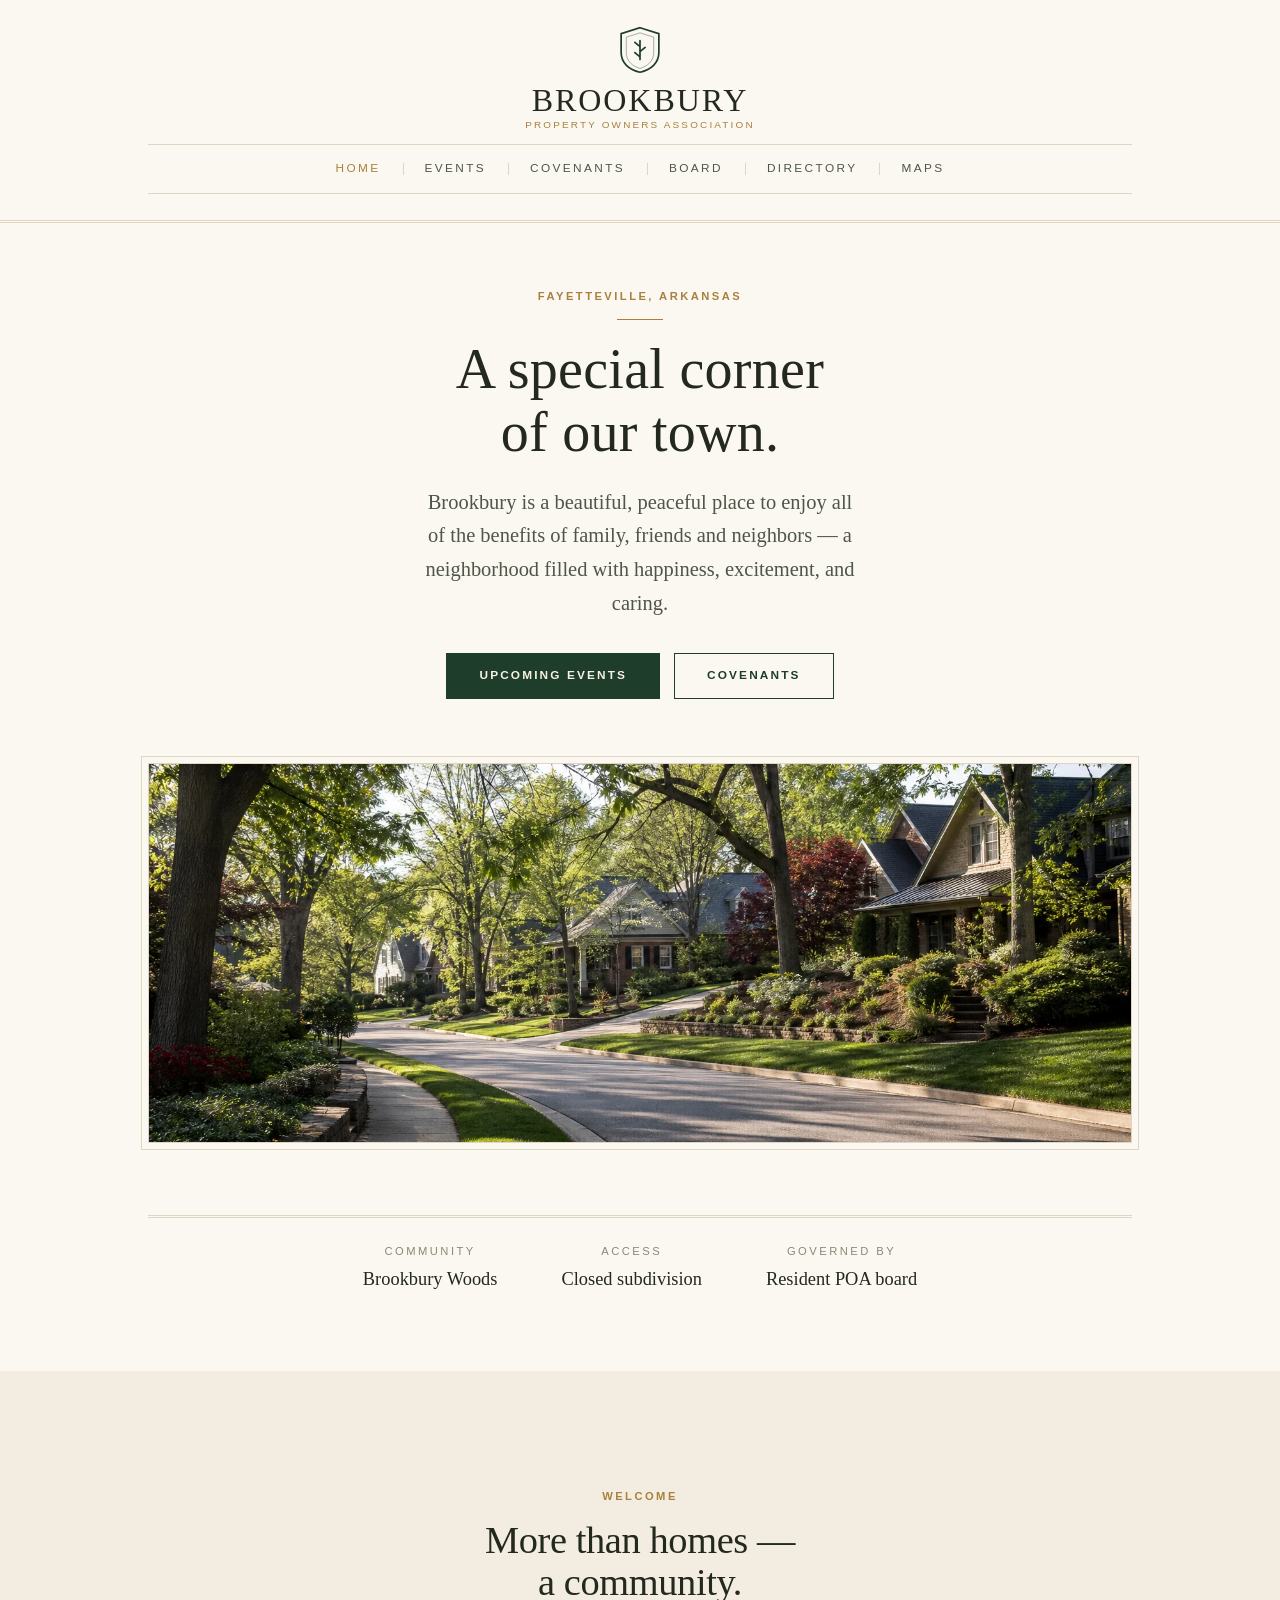
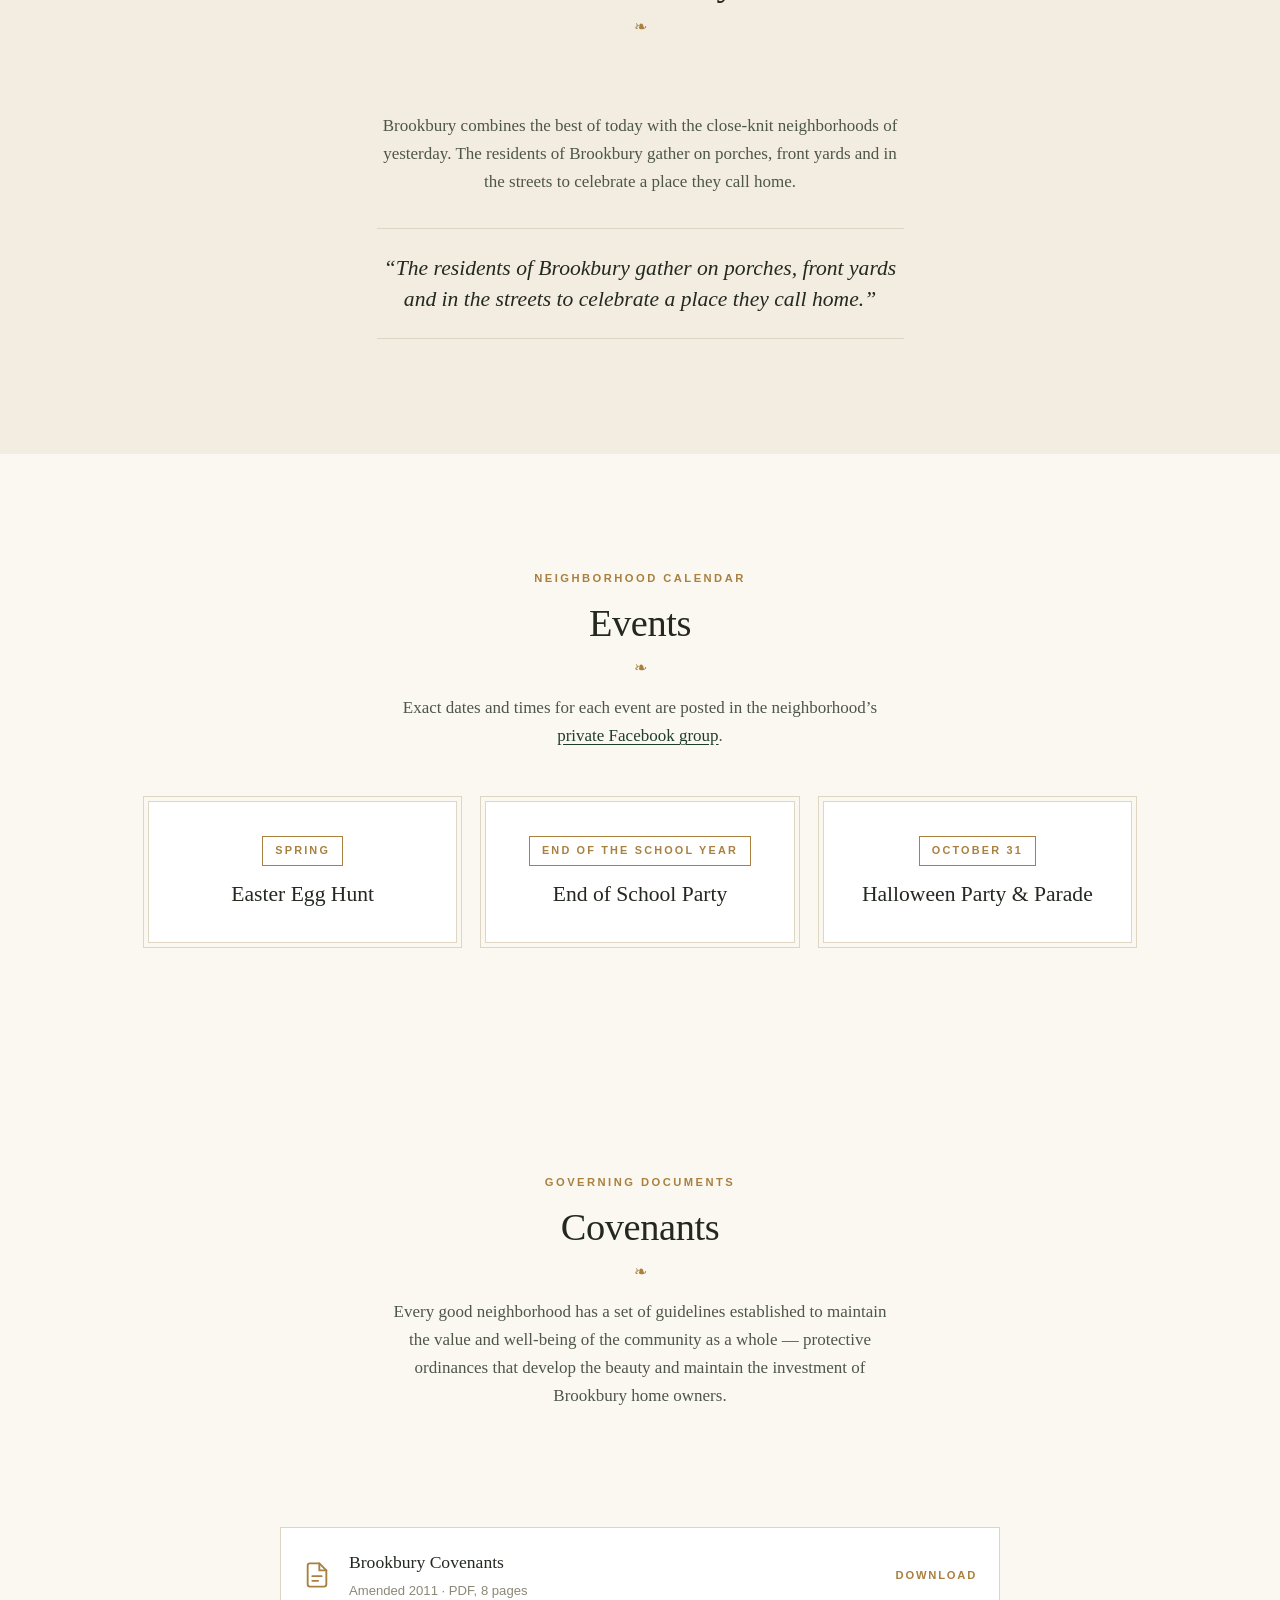
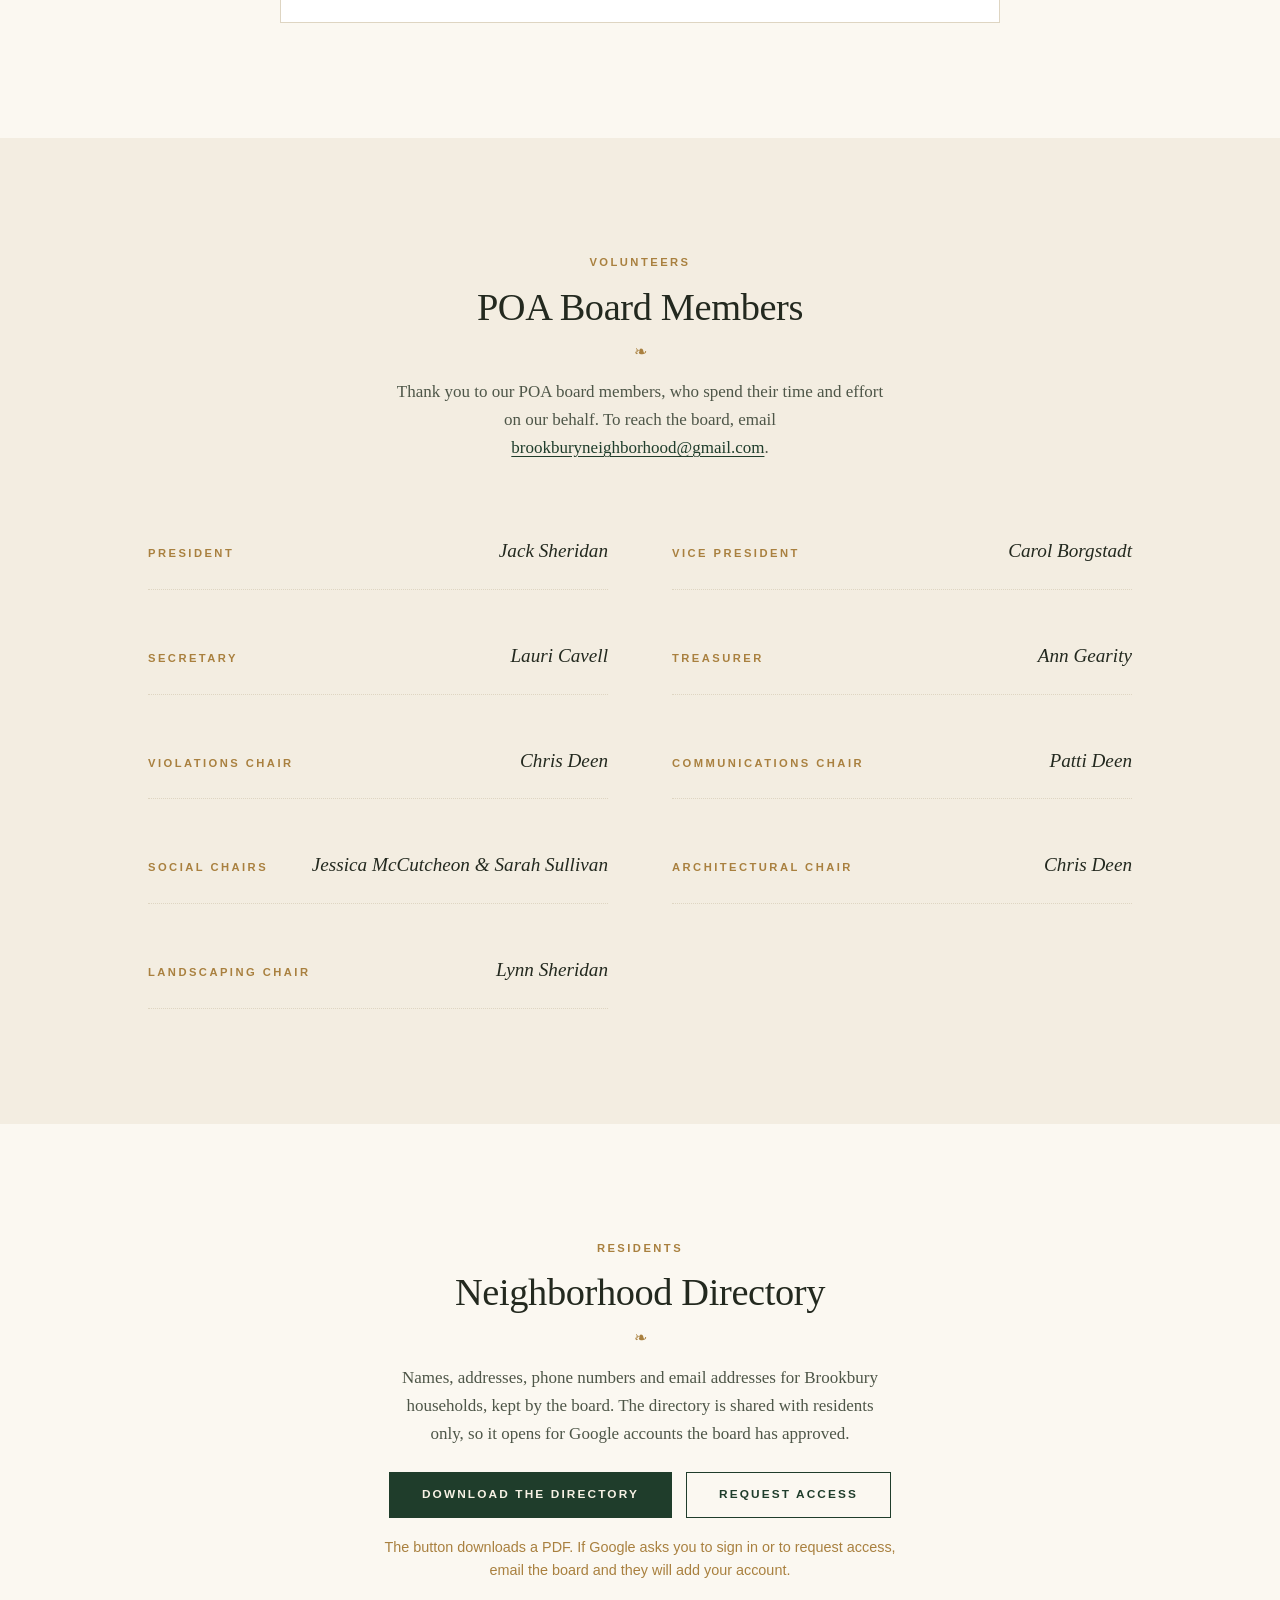
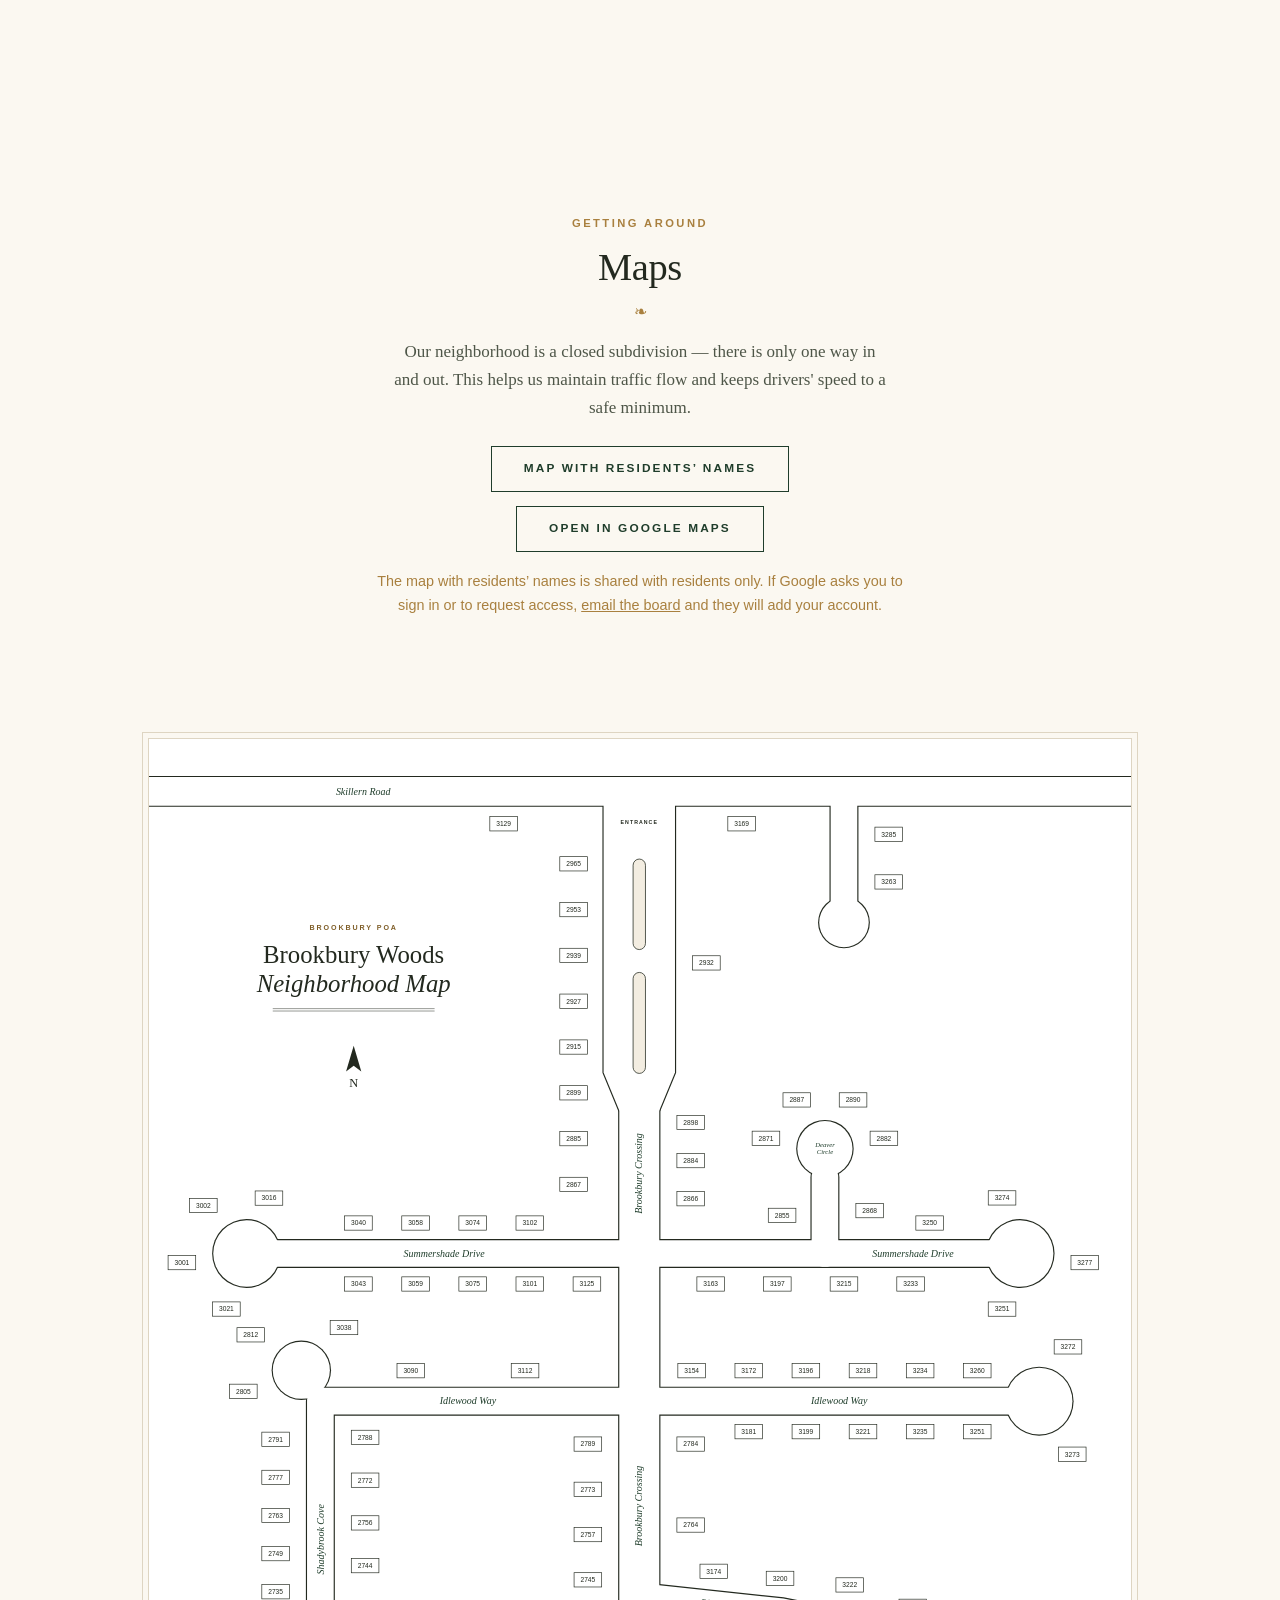
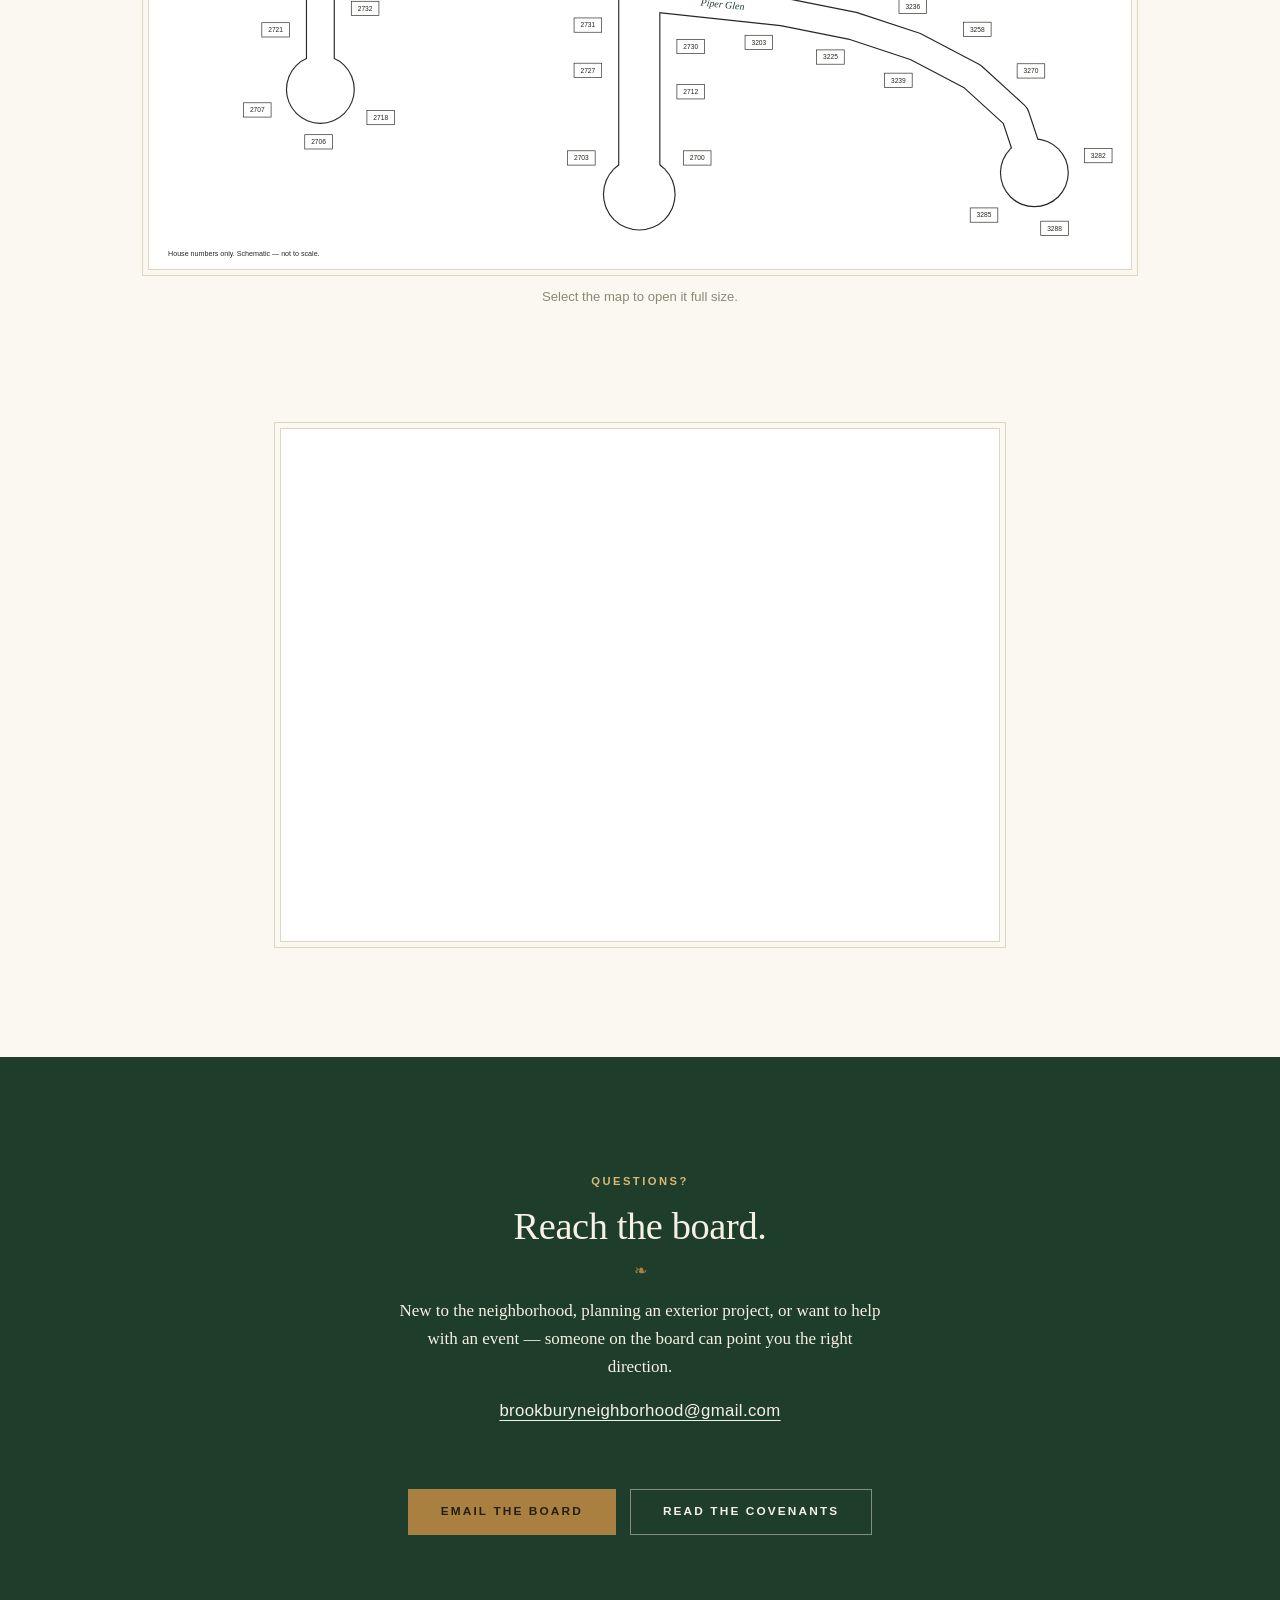
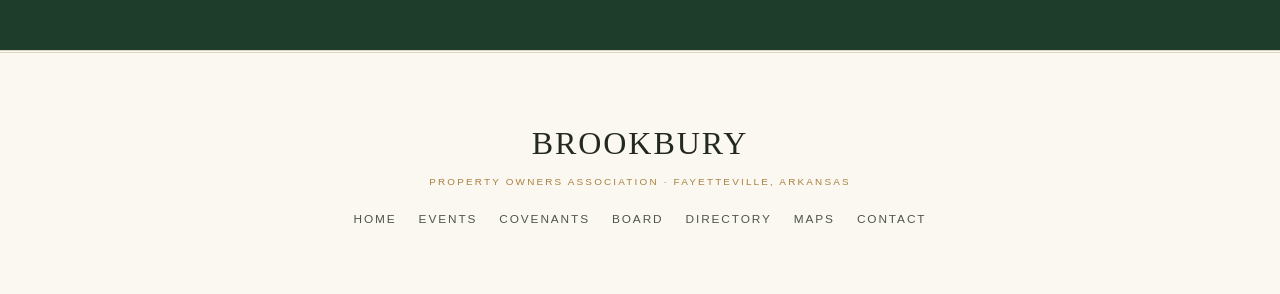
==== commit b6d0c1fb: "Drop the redundant map button "Open the neighborhood map" led to the same file as the map image belo" ====
--- a/index.html
+++ b/index.html
@@ -207,7 +207,6 @@
           <p class="section-intro">Our neighborhood is a closed subdivision&nbsp;— there is only one way in and
             out. This helps us maintain traffic flow and keeps drivers' speed to a safe minimum.</p>
           <div class="section-actions">
-            <a class="btn btn-primary" href="assets/maps/brookbury-map.svg" target="_blank" rel="noopener">Open the neighborhood map</a>
             <a class="btn btn-ghost" href="https://drive.google.com/file/d/1p18nGDupWnkvDQbiFtfXYtSLYO2MLyaX/view" target="_blank" rel="noopener noreferrer">Map with residents&rsquo; names</a>
             <a class="btn btn-ghost" href="https://www.google.com/maps/search/?api=1&amp;query=N+Brookbury+Crossing%2C+Fayetteville%2C+AR+72703" target="_blank" rel="noopener noreferrer">Open in Google Maps</a>
           </div>
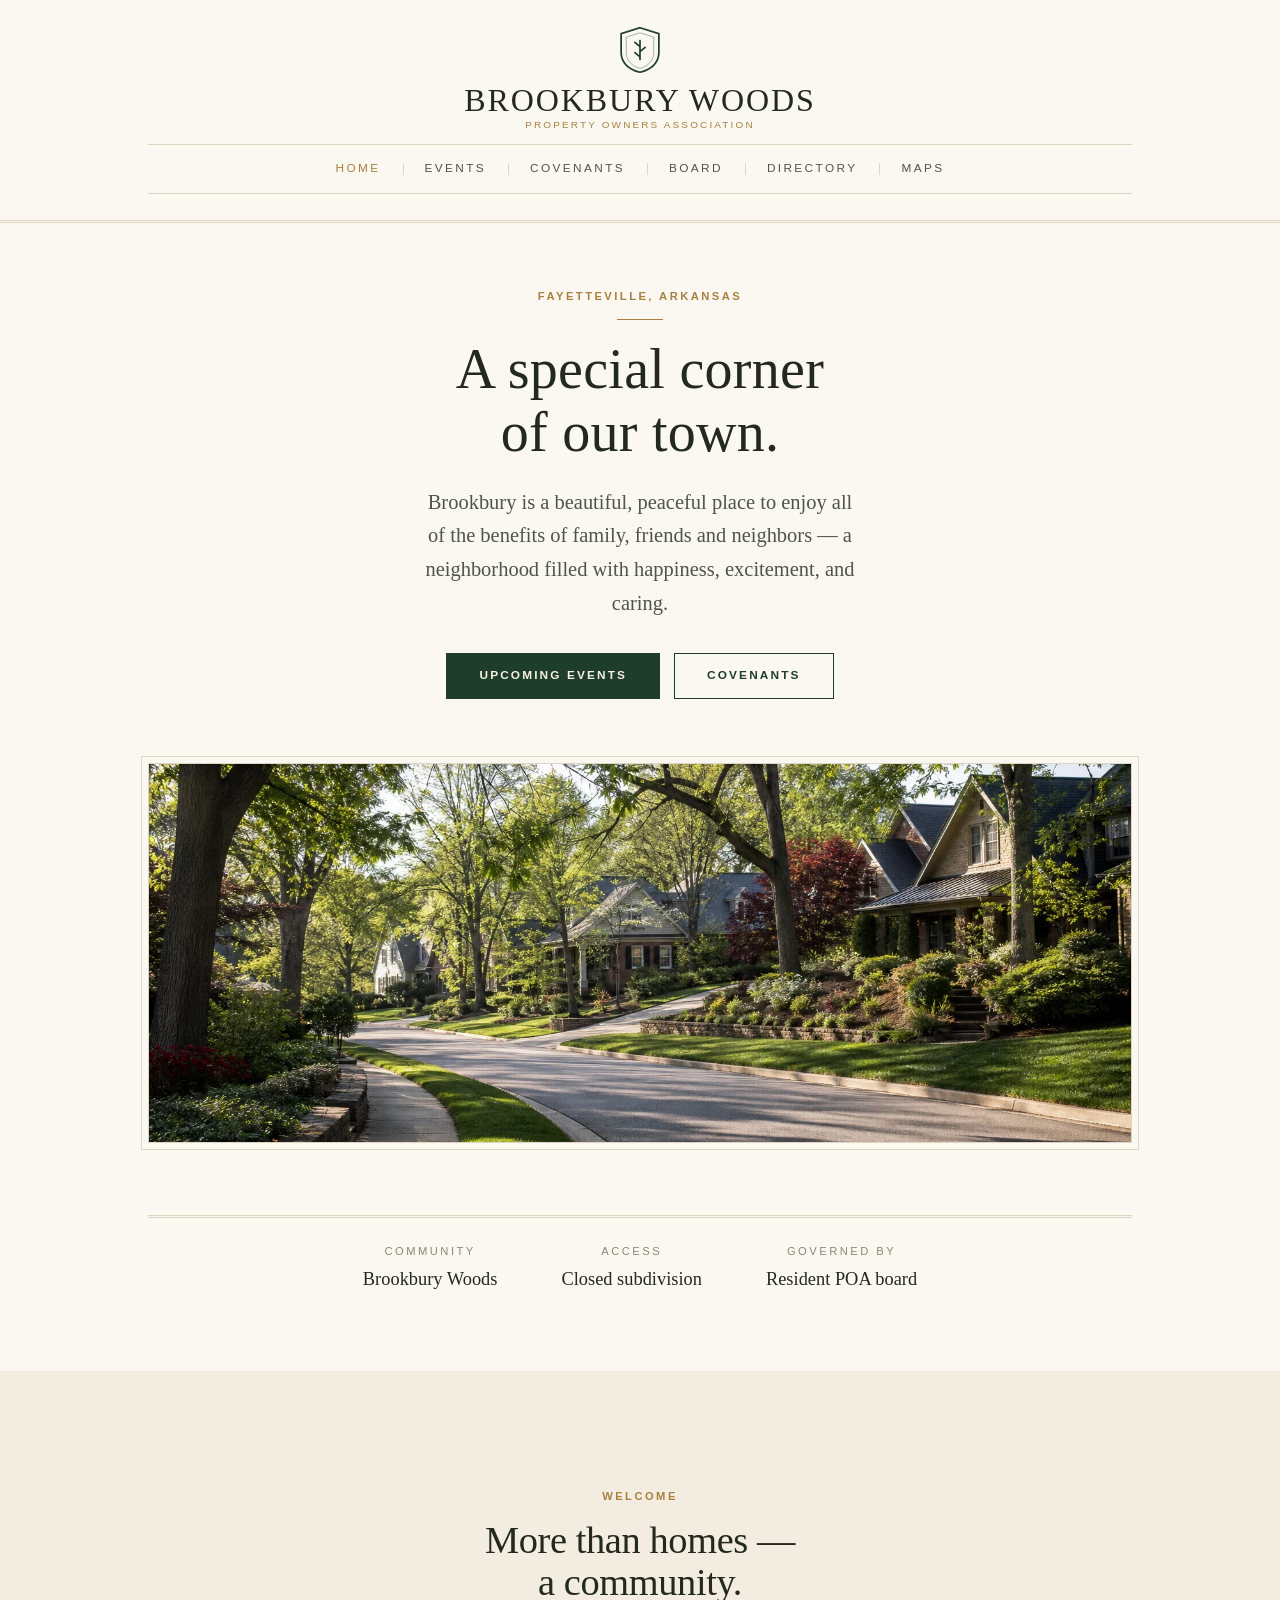
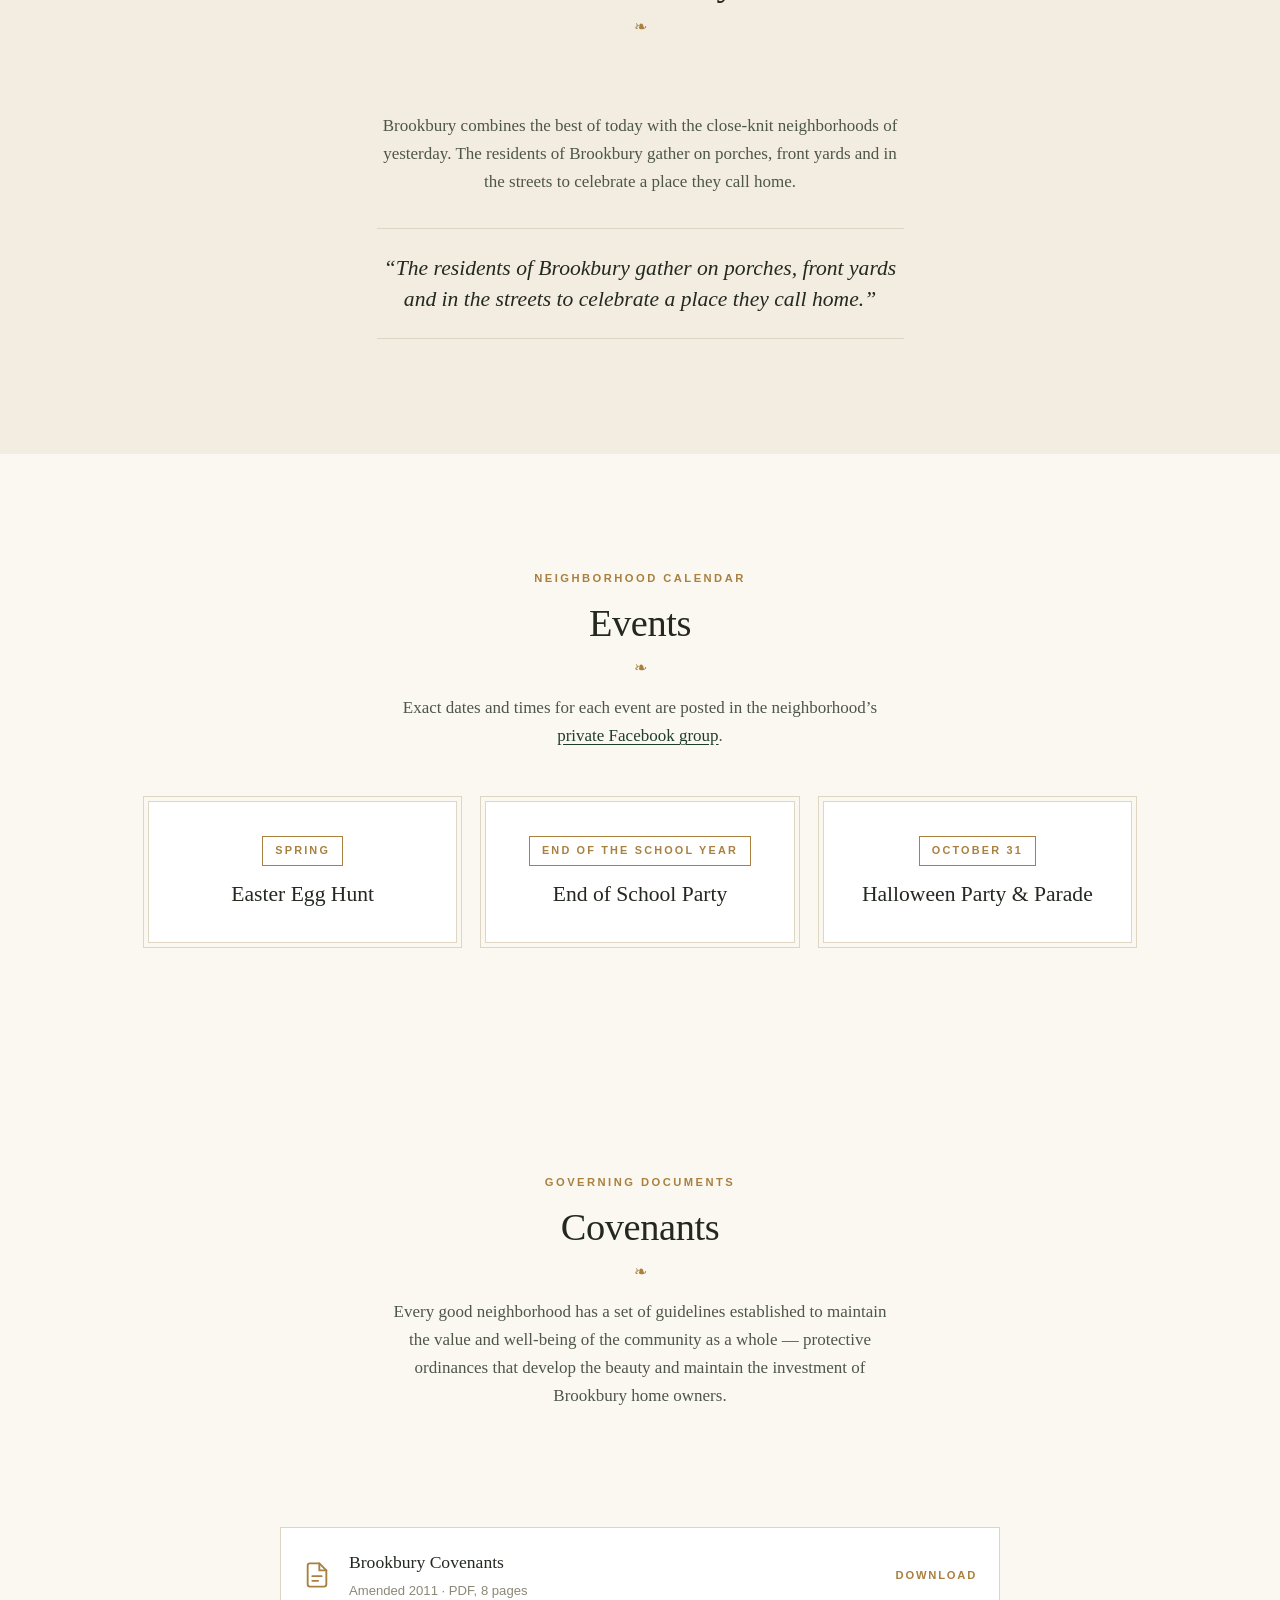
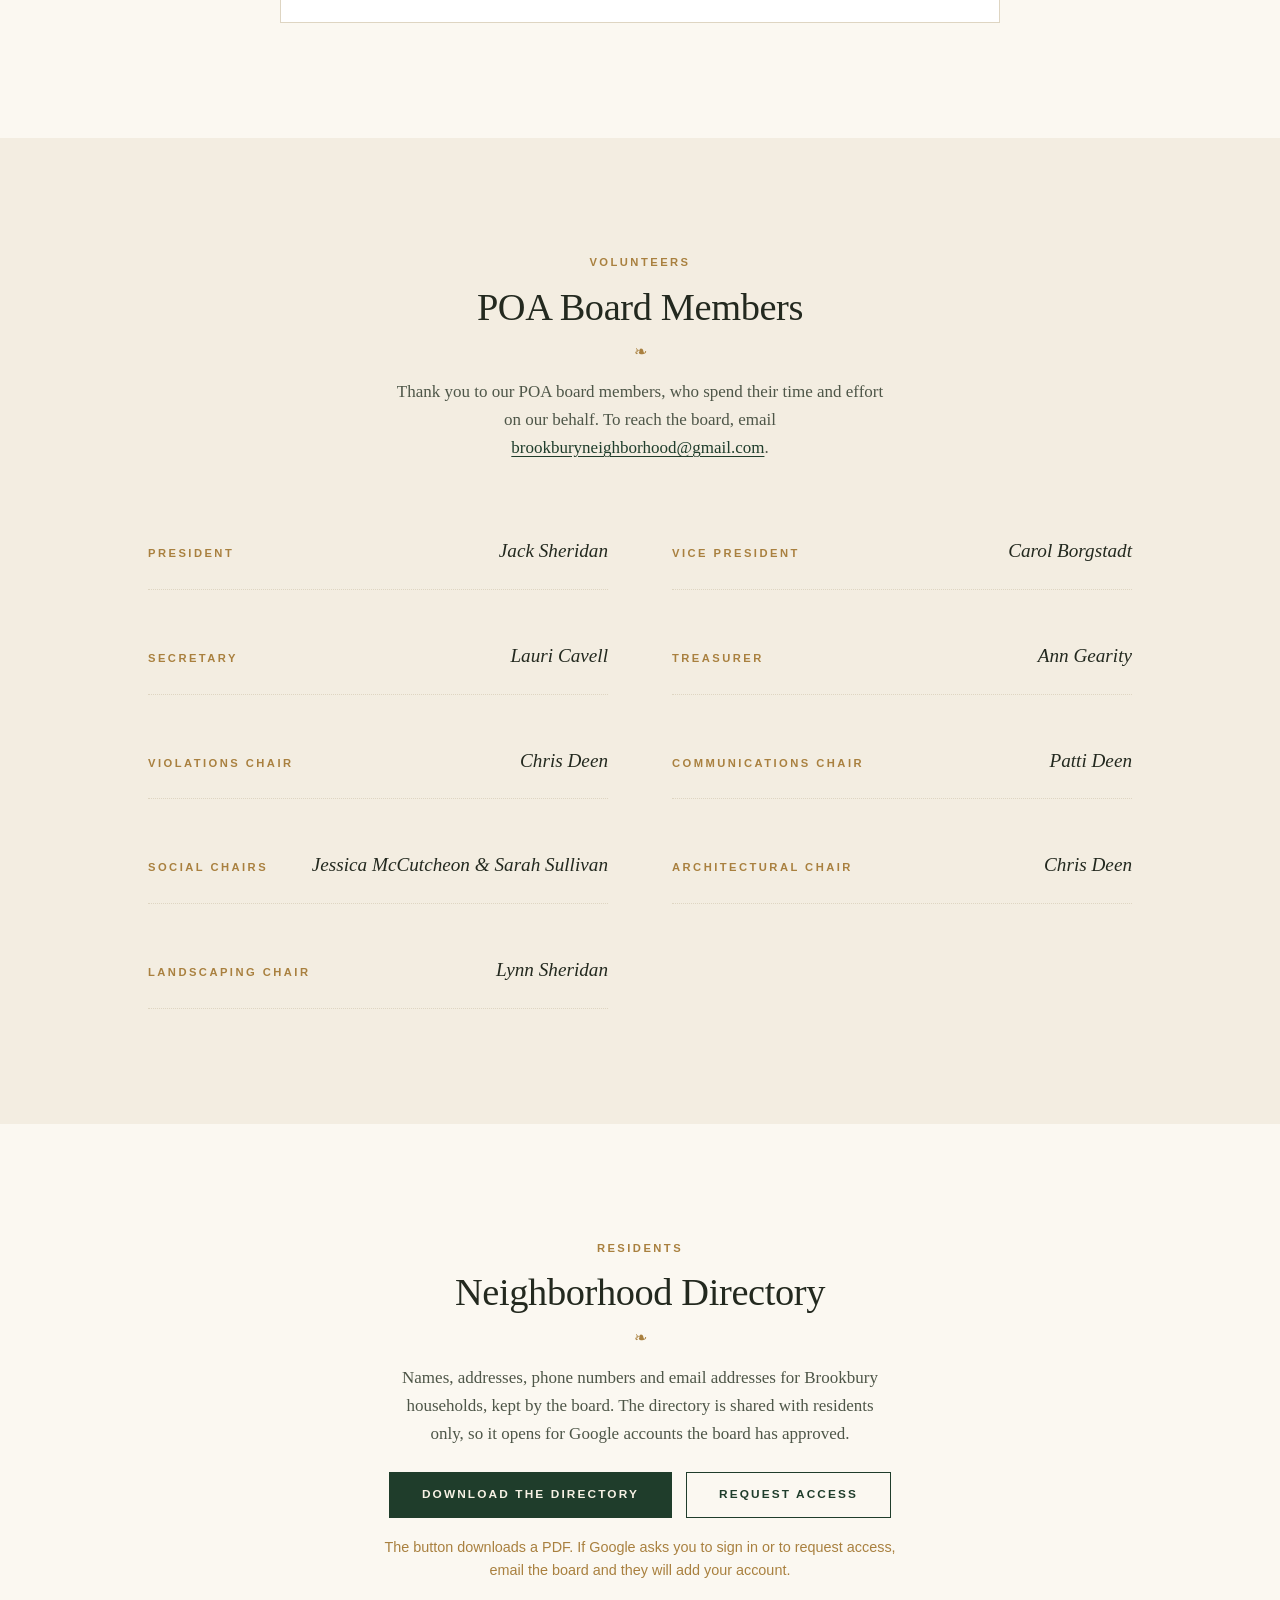
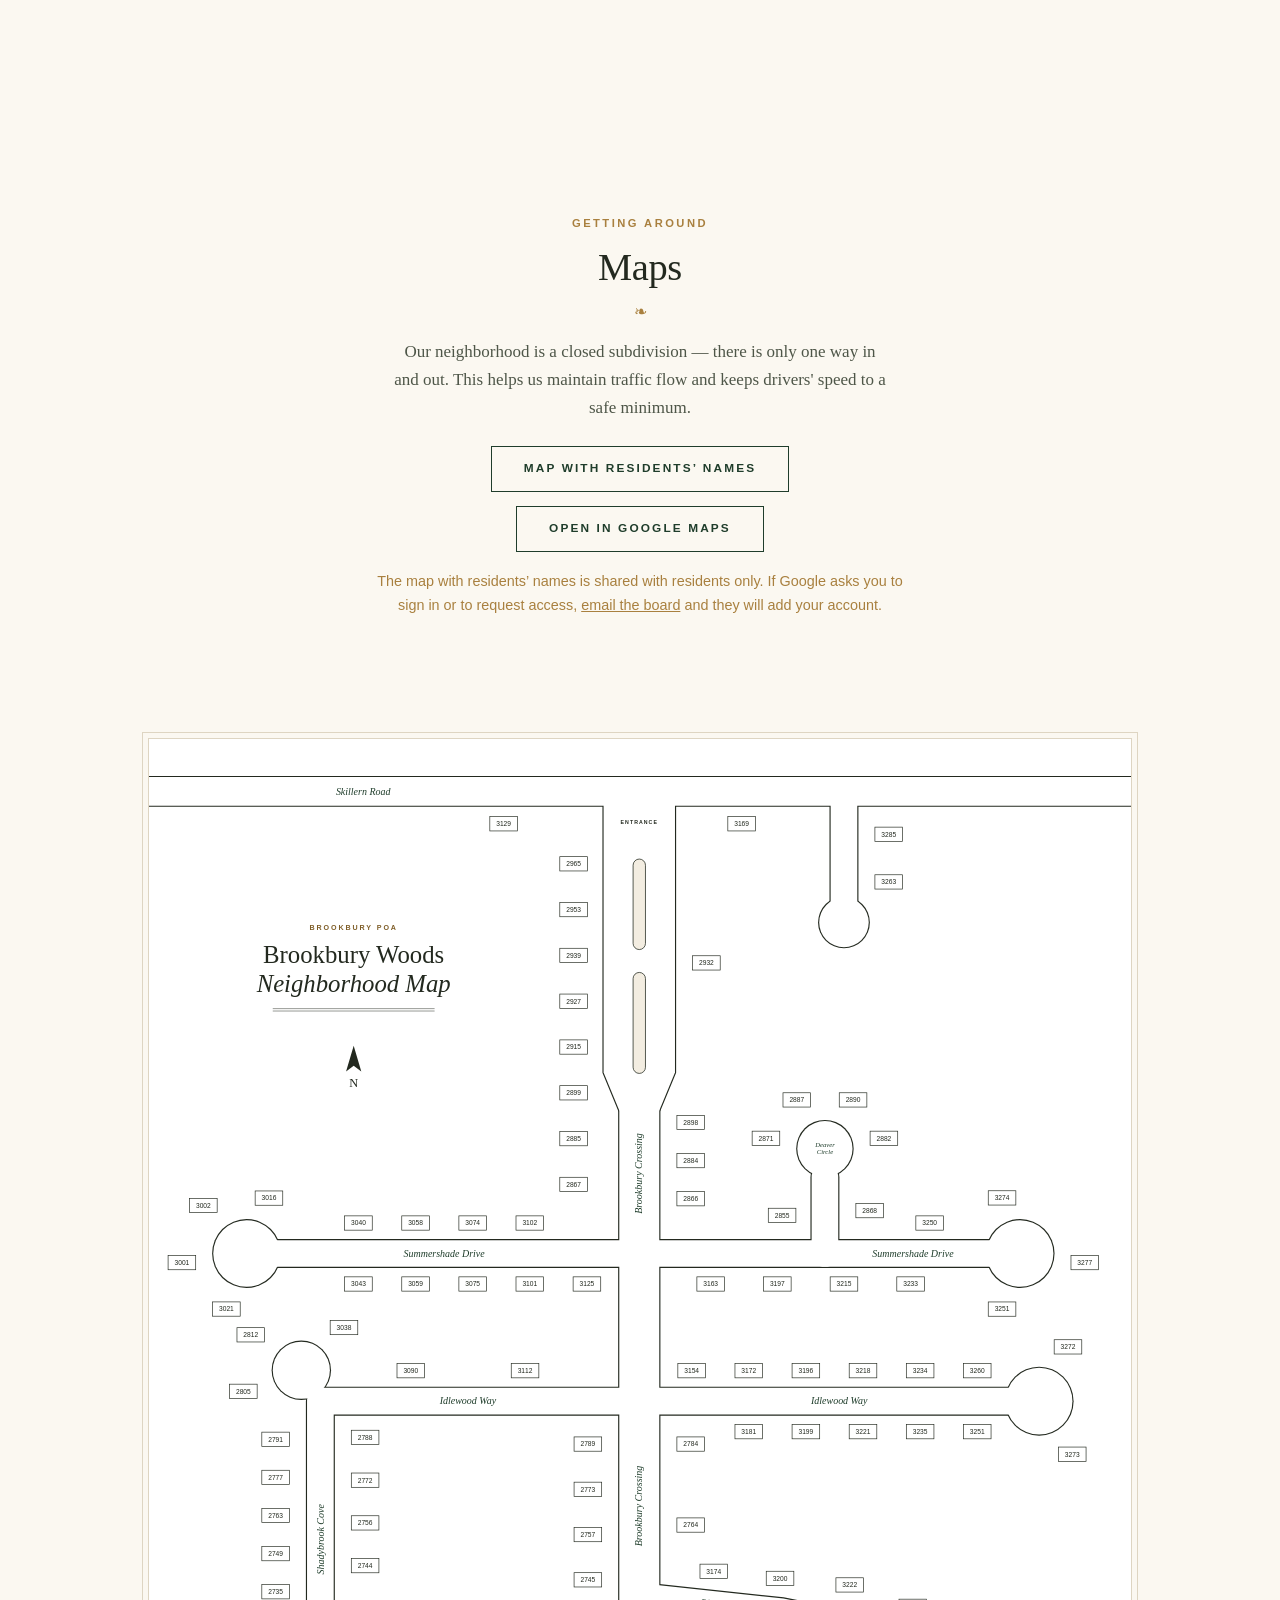
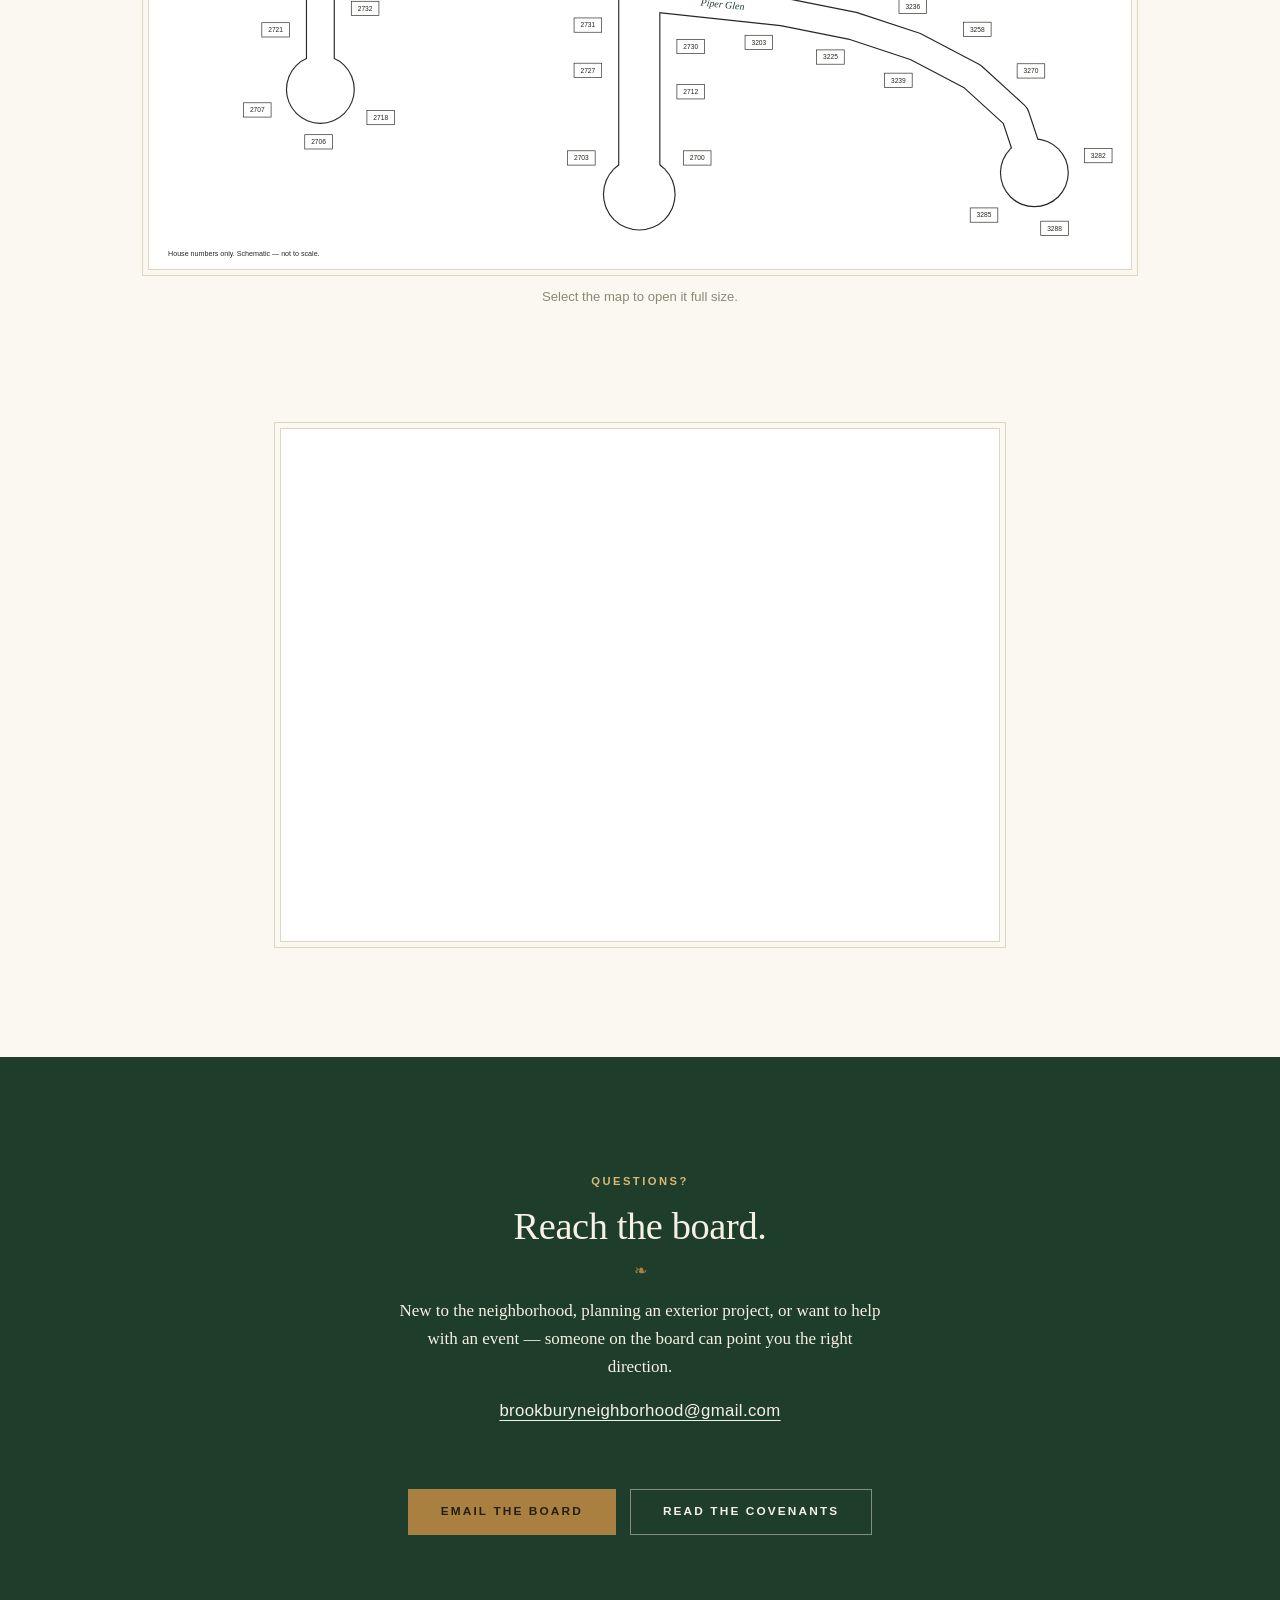
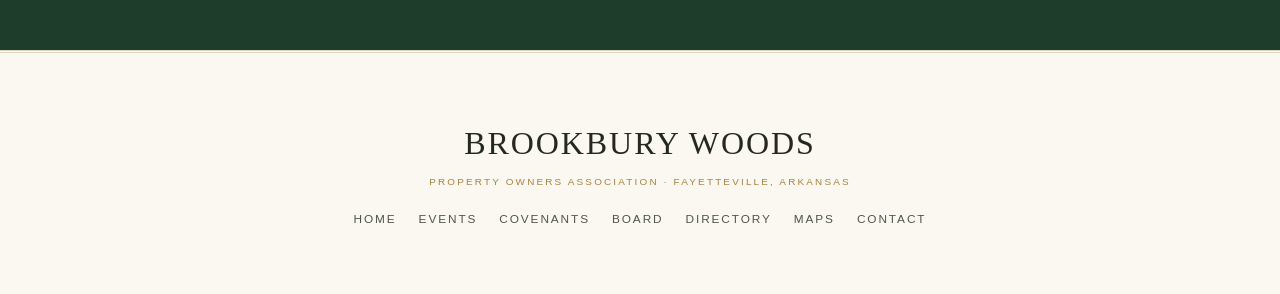
==== commit f9202e06: "Name the site Brookbury Woods The masthead and footer wordmarks read "Brookbury Woods", matching the" ====
--- a/index.html
+++ b/index.html
@@ -3,8 +3,8 @@
 <head>
 <meta charset="utf-8">
 <meta name="viewport" content="width=device-width, initial-scale=1">
-<title>Brookbury Property Owners Association</title>
-<meta name="description" content="Brookbury Property Owners Association — a closed subdivision in Fayetteville, Arkansas. Events, covenants, board members and maps.">
+<title>Brookbury Woods Property Owners Association</title>
+<meta name="description" content="Brookbury Woods Property Owners Association — a closed subdivision in Fayetteville, Arkansas. Events, covenants, board members and maps.">
 <link rel="stylesheet" href="assets/css/site.css">
 </head>
 <body>
@@ -30,7 +30,7 @@
           </svg>
         </span>
         <span class="brand-text">
-          <span class="brand-name">Brookbury</span>
+          <span class="brand-name">Brookbury Woods</span>
           <span class="brand-sub">Property Owners Association</span>
         </span>
       </a>
@@ -253,7 +253,7 @@
   <footer class="site-footer">
     <div class="wrap footer-inner">
       <div class="footer-brand">
-        <span class="brand-name">Brookbury</span>
+        <span class="brand-name">Brookbury Woods</span>
         <span class="brand-sub"><span>Property Owners Association</span><span class="brand-sep"> · </span><span>Fayetteville, Arkansas</span></span>
       </div>
       <nav class="footer-nav" aria-label="Footer">
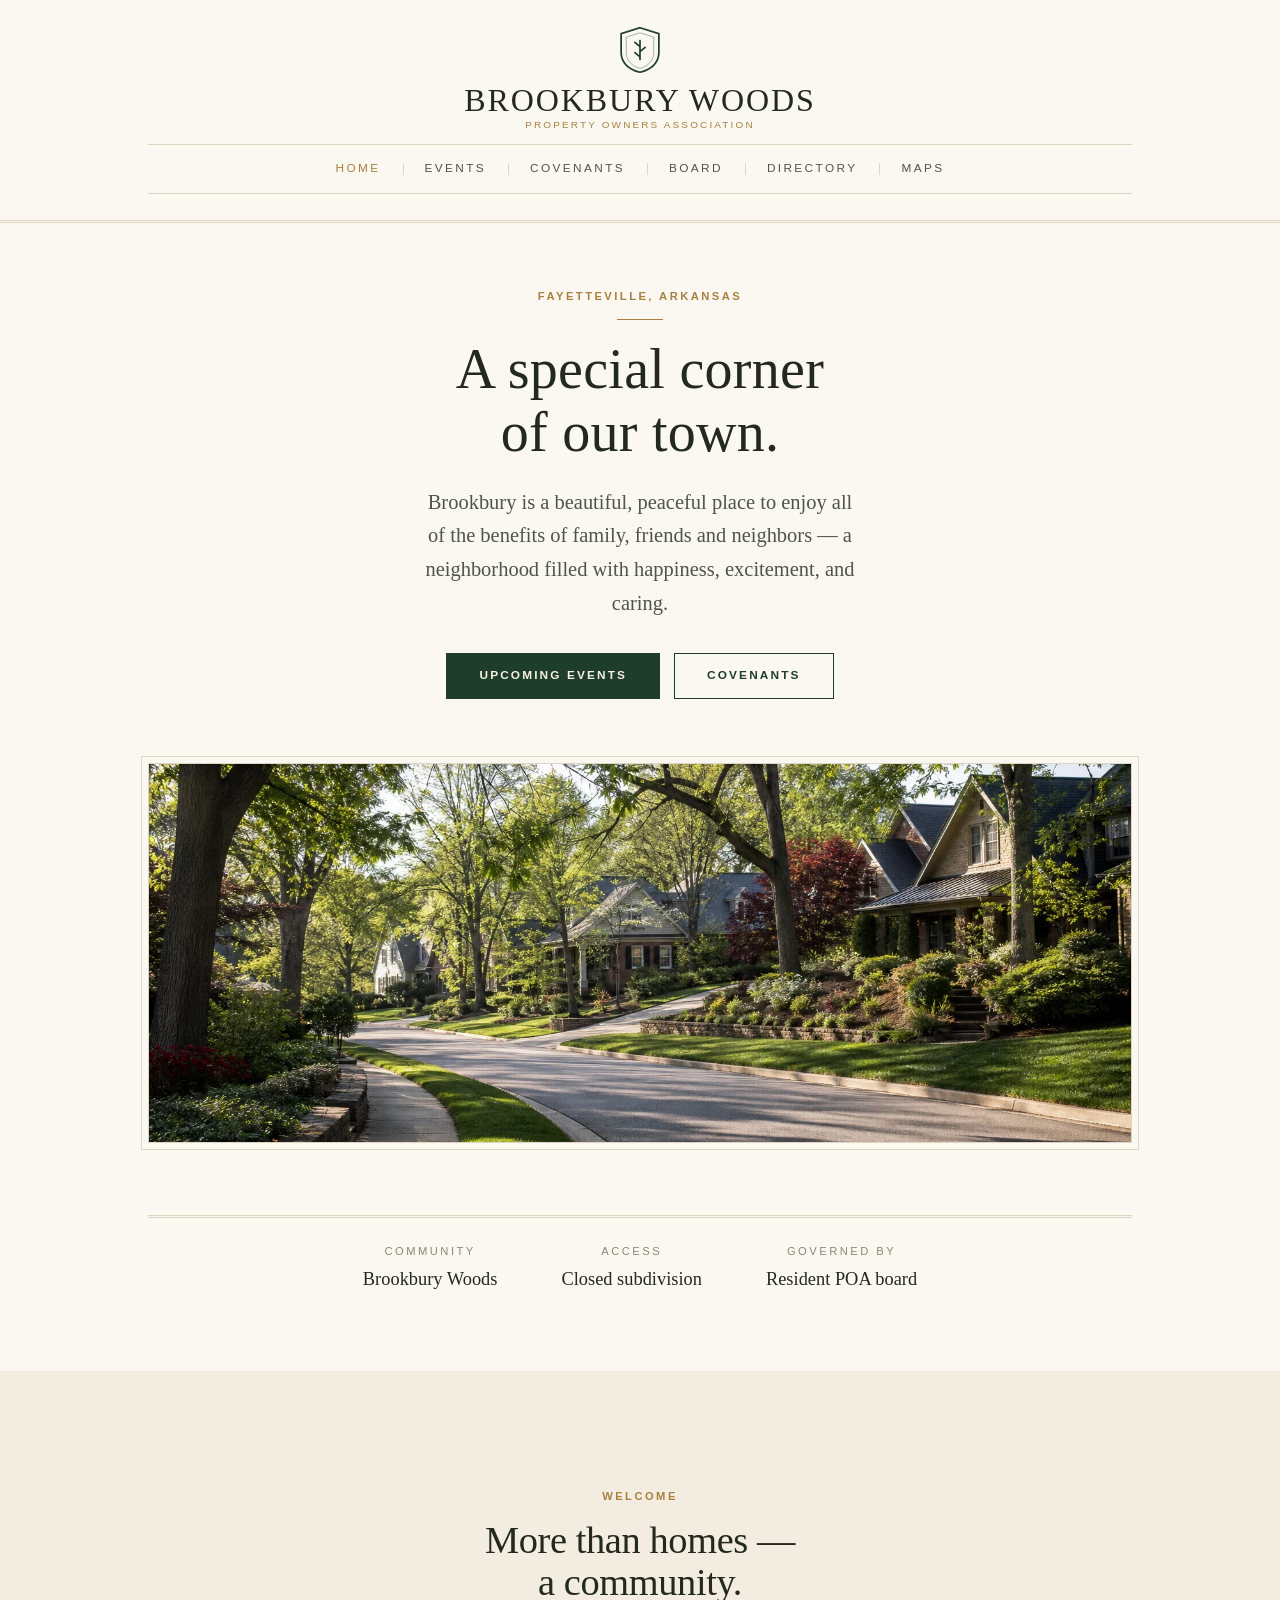
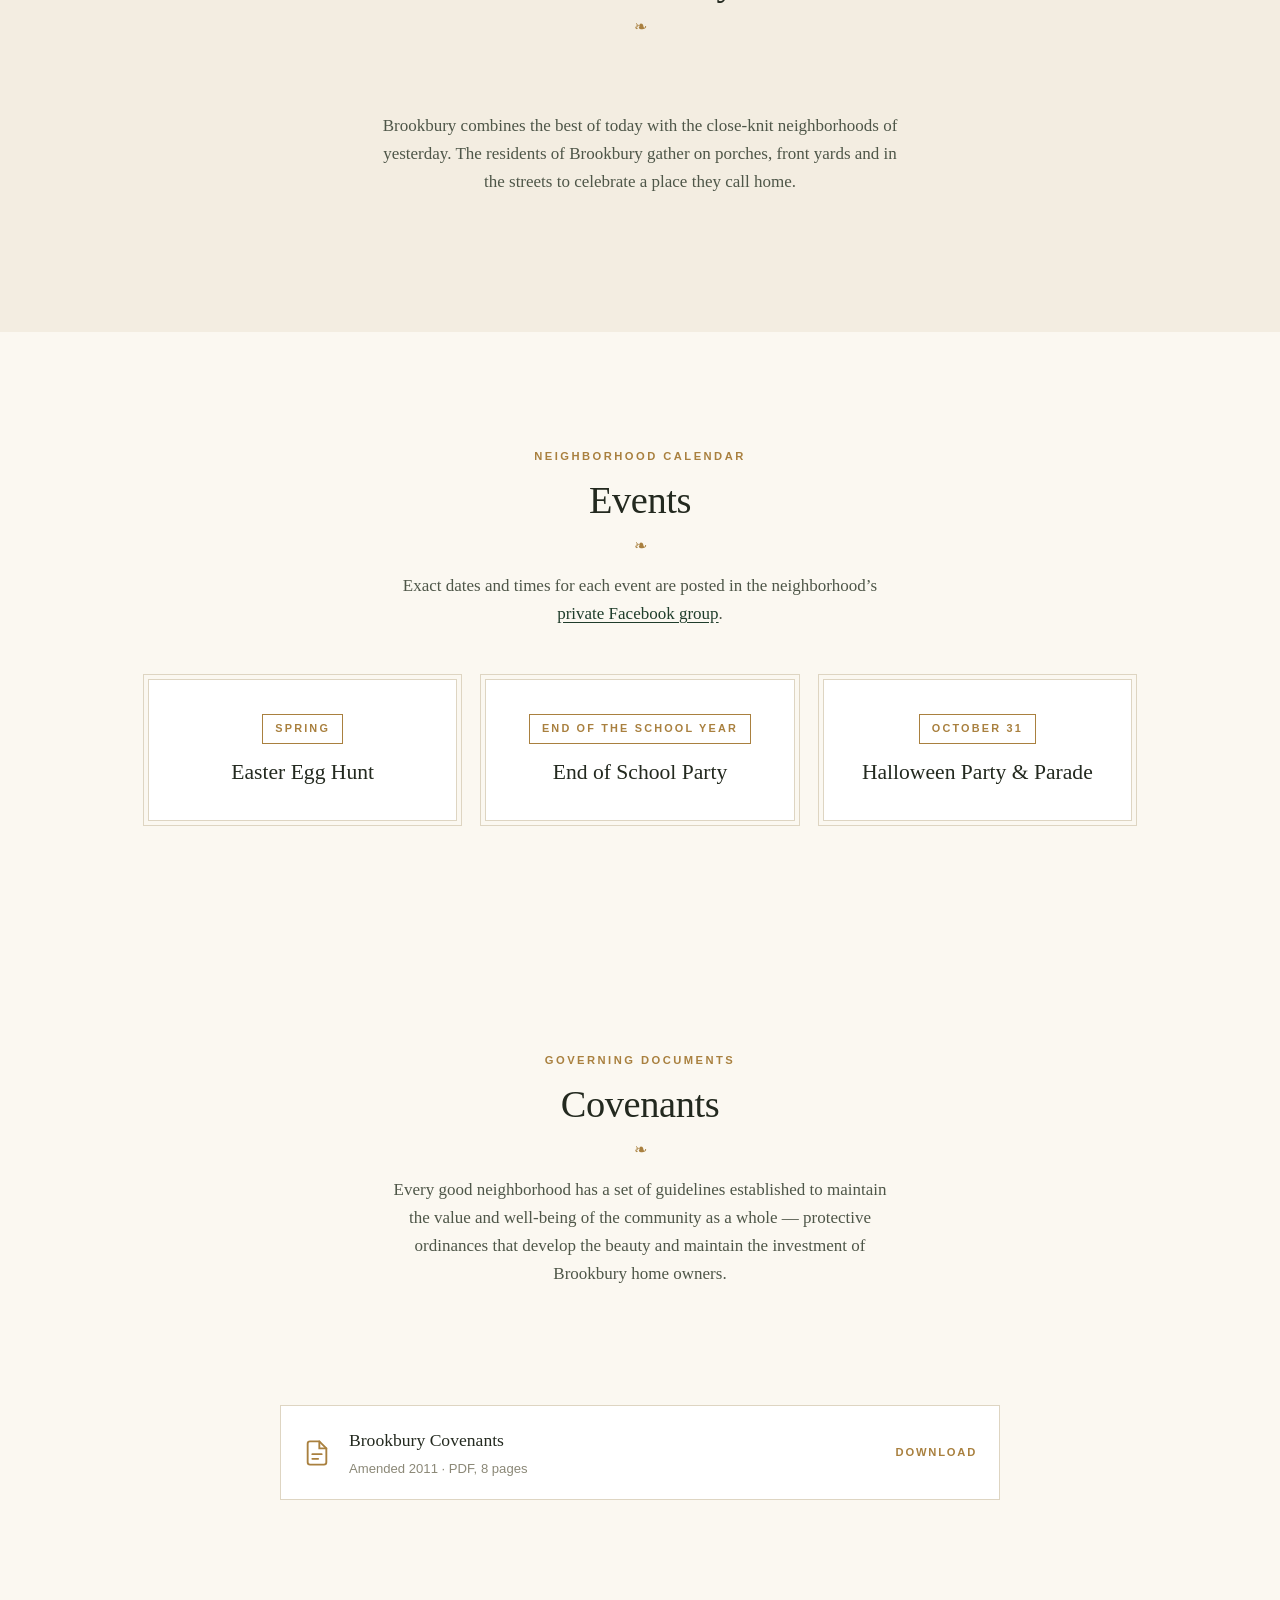
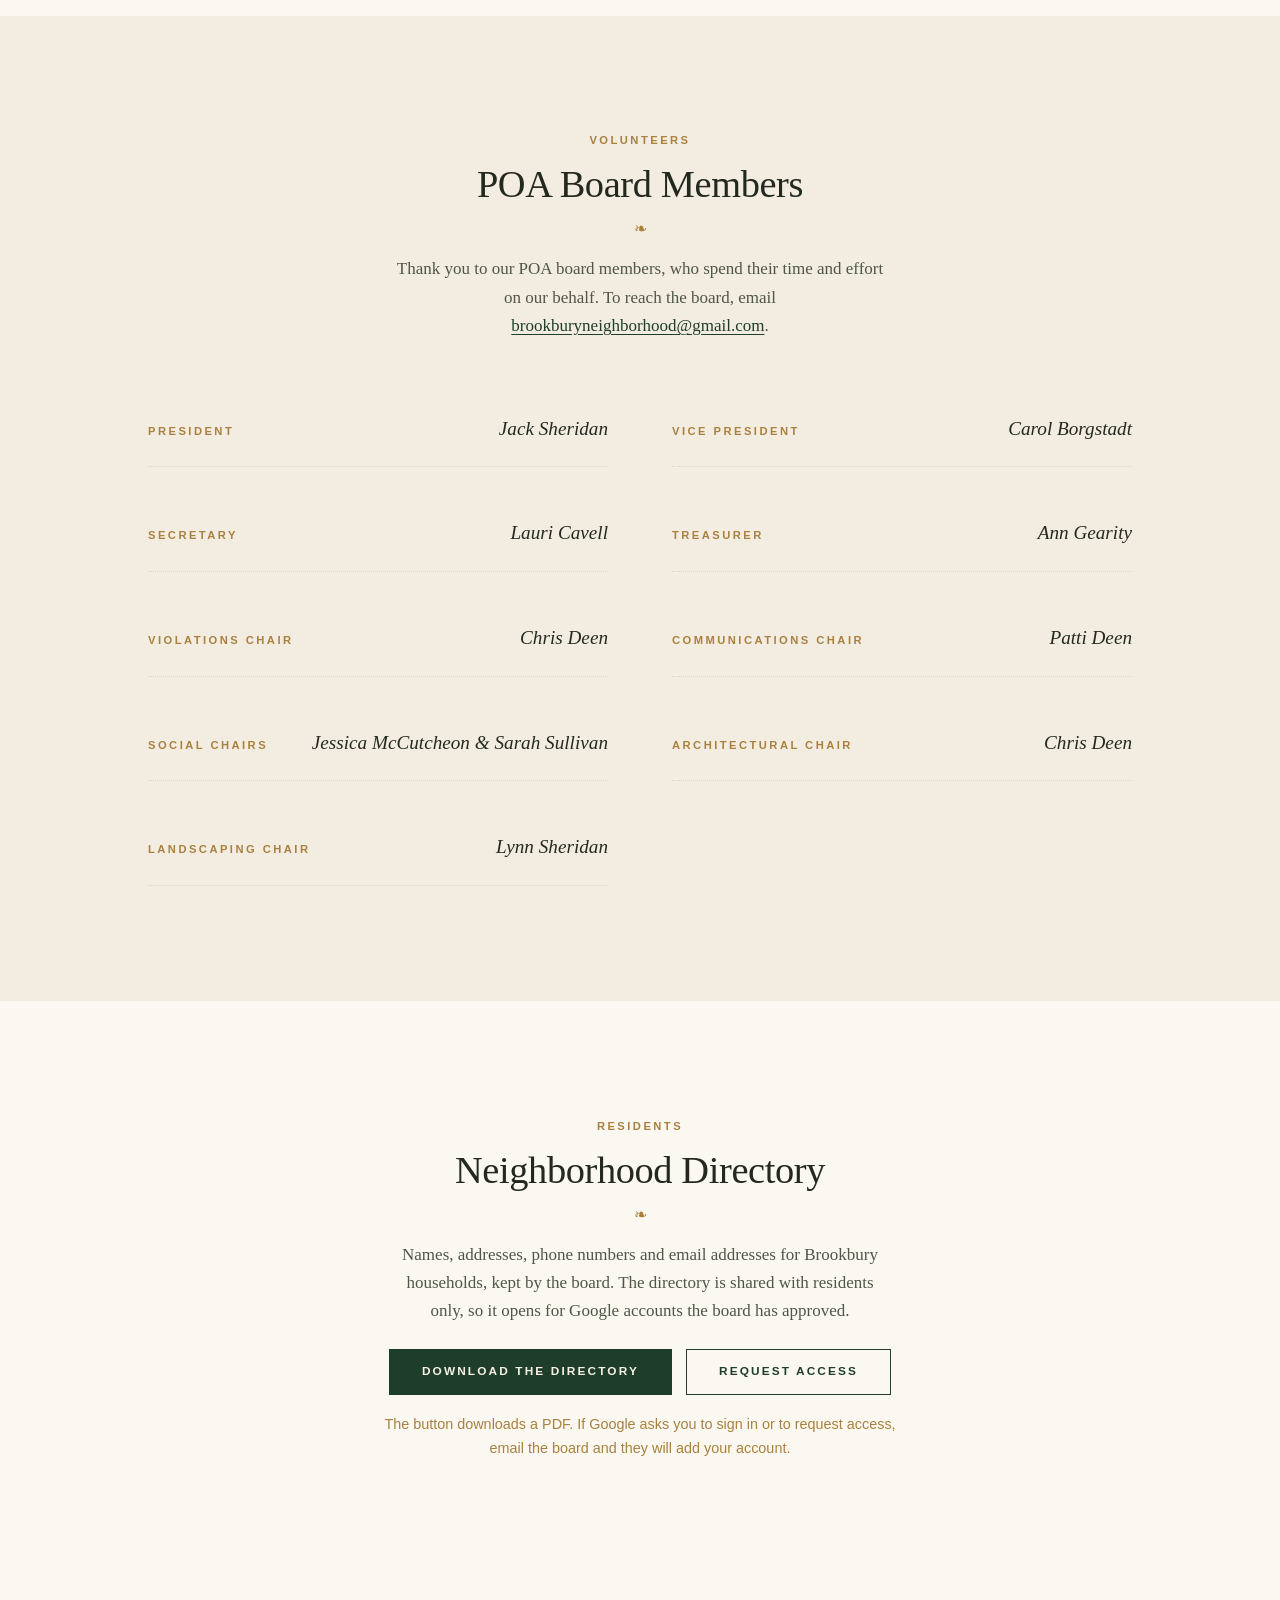
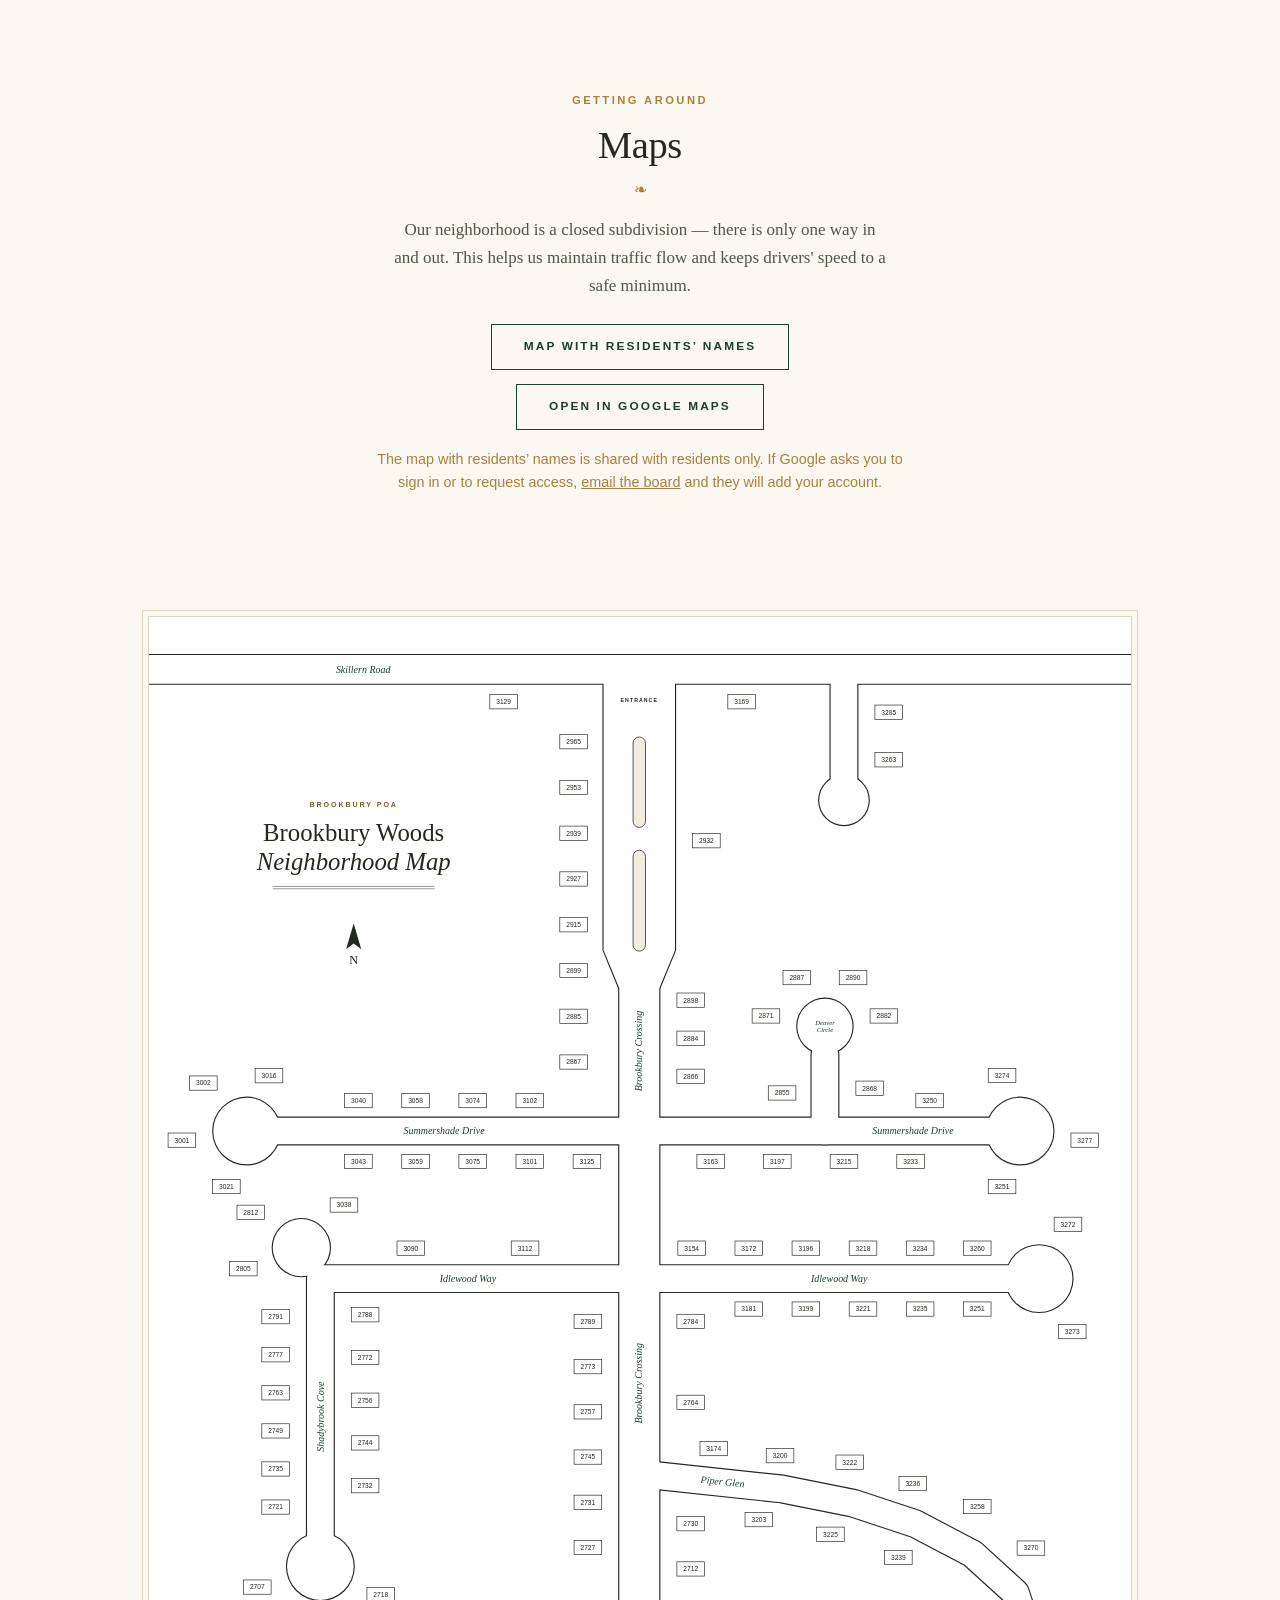
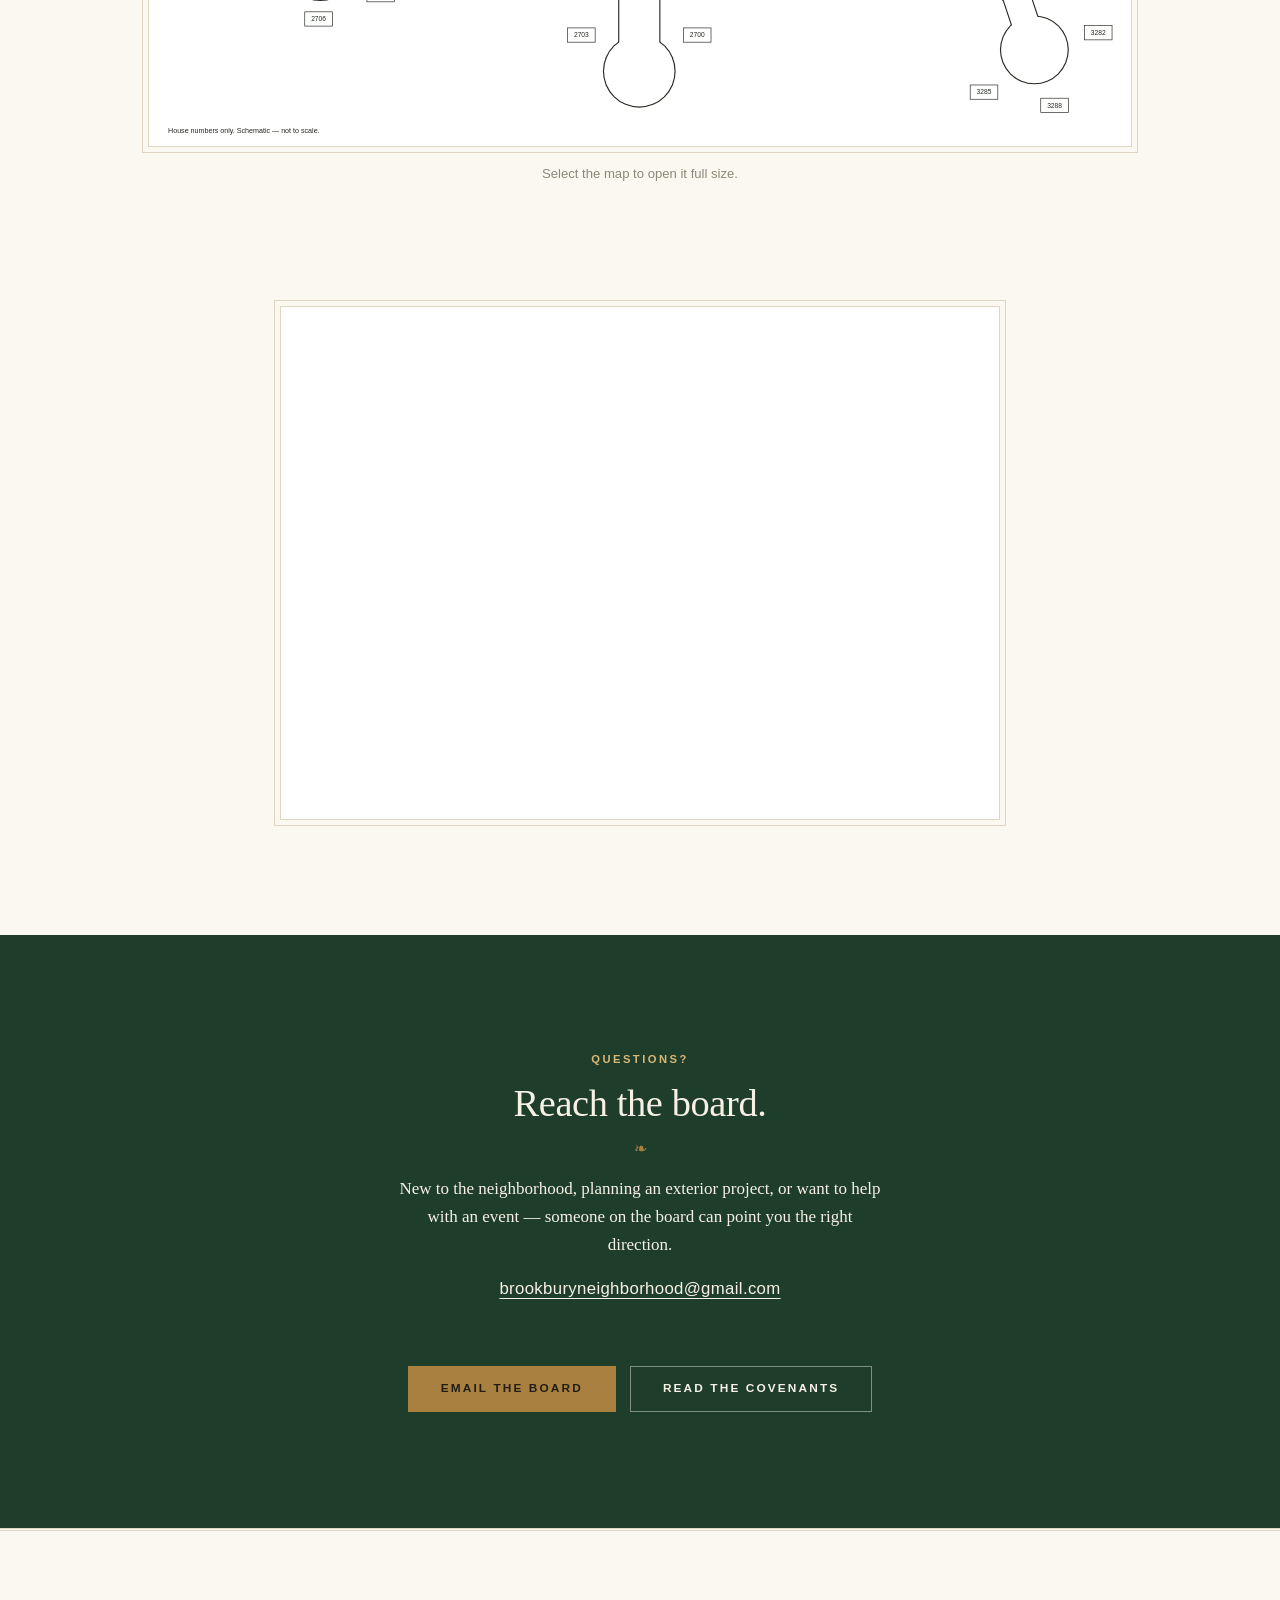
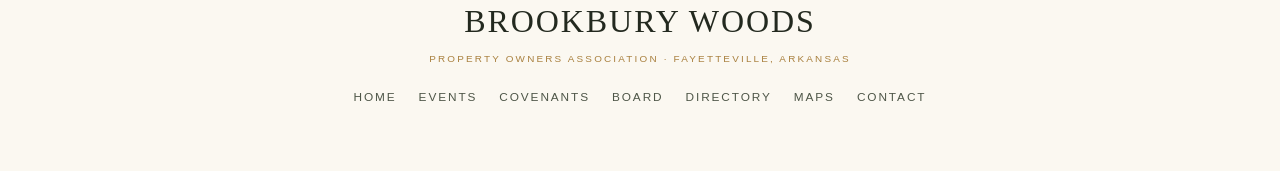
==== commit 179e5d02: "Remove the Welcome pull quote It quoted a sentence sitting directly above it, so the same line appea" ====
--- a/index.html
+++ b/index.html
@@ -93,8 +93,6 @@
           <p>Brookbury combines the best of today with the close-knit neighborhoods of yesterday. The
             residents of Brookbury gather on porches, front yards and in the streets to celebrate a place
             they call home.</p>
-          <blockquote class="pull">“The residents of Brookbury gather on porches, front yards and in the
-            streets to celebrate a place they call home.”</blockquote>
         </div>
       </div>
     </section>
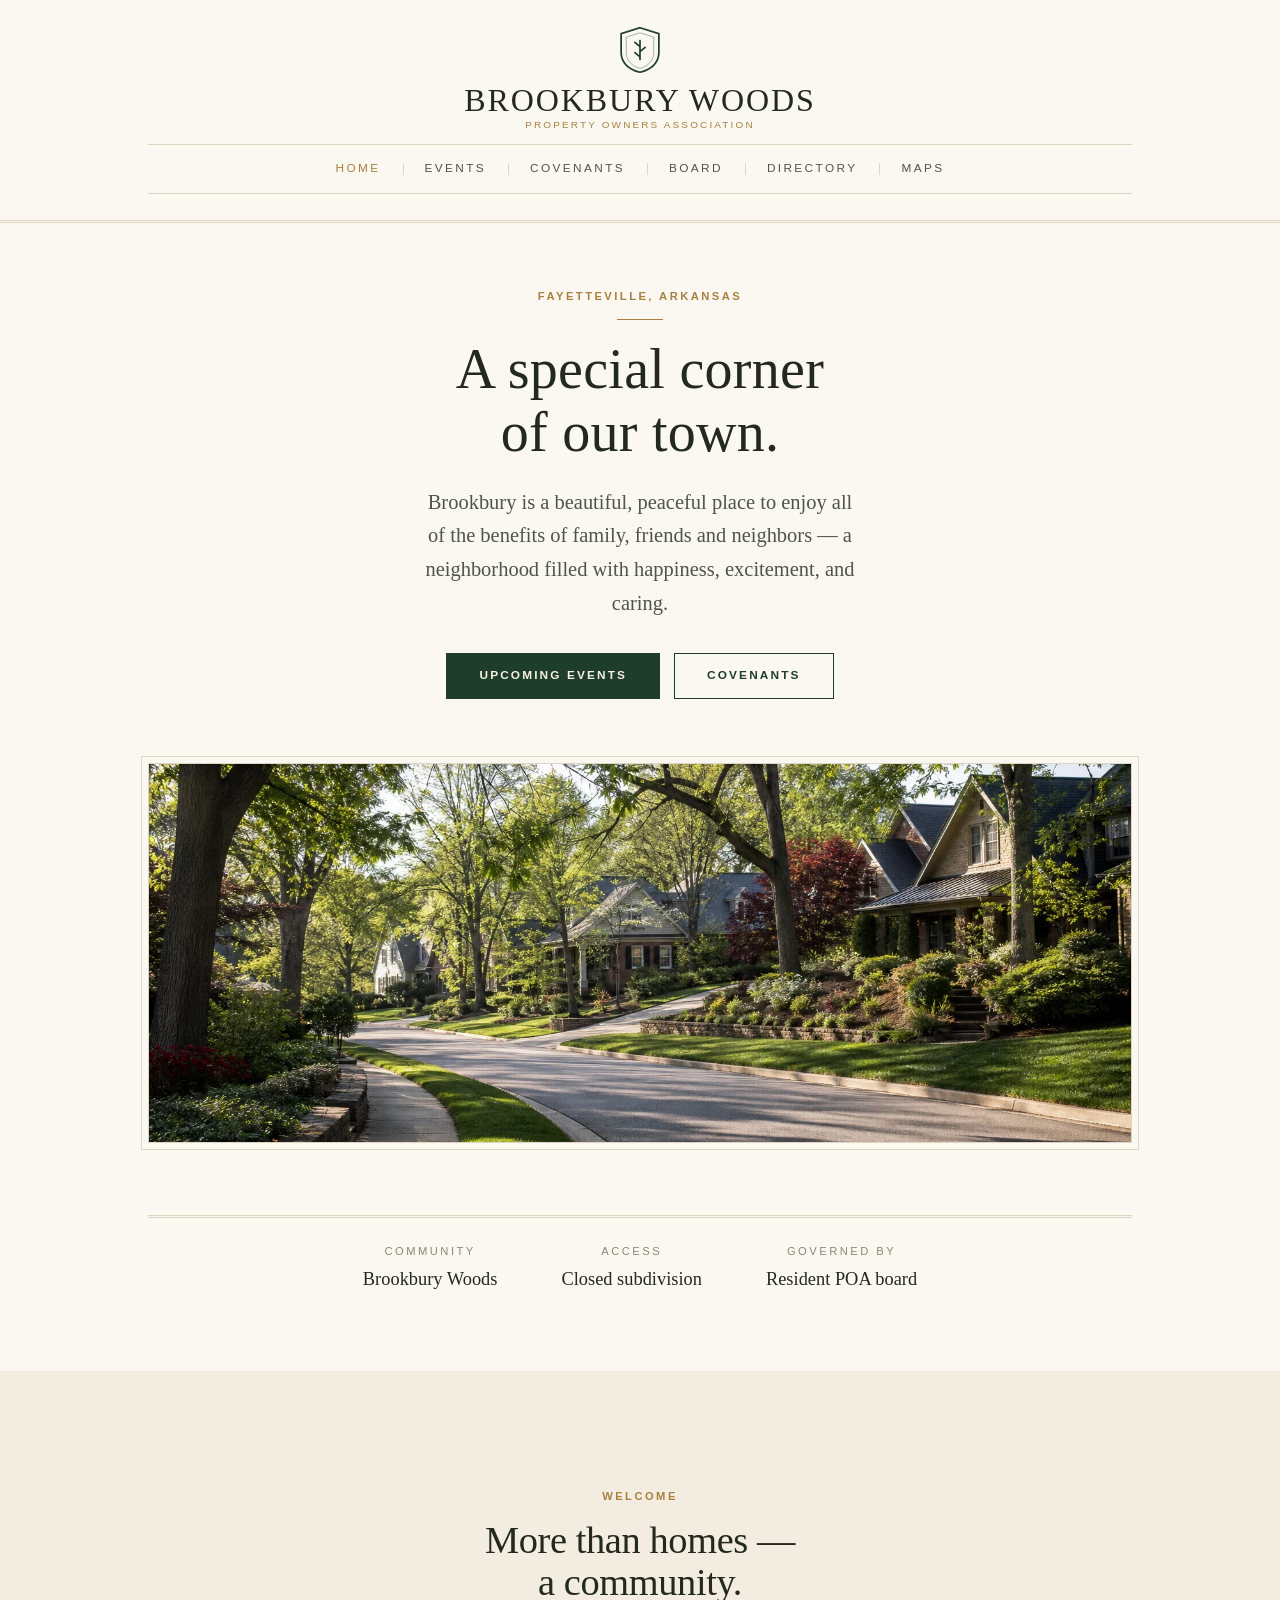
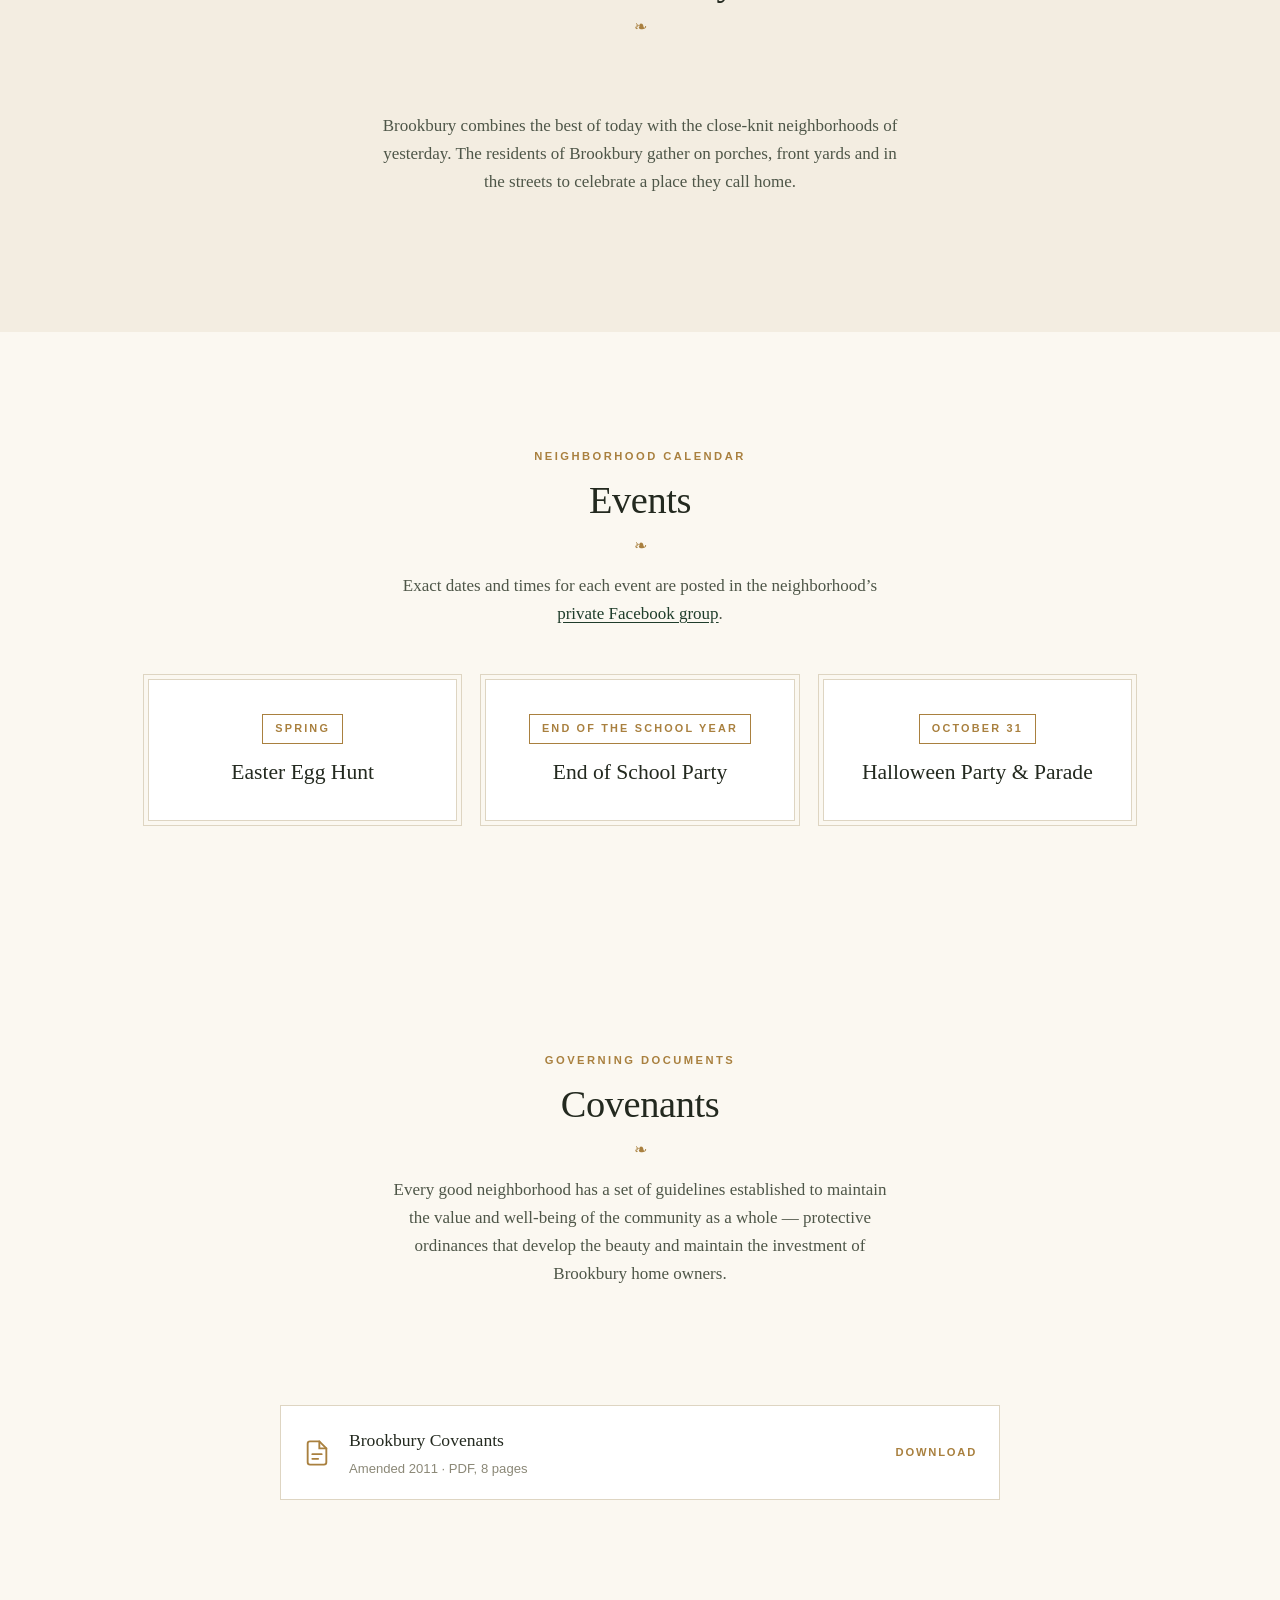
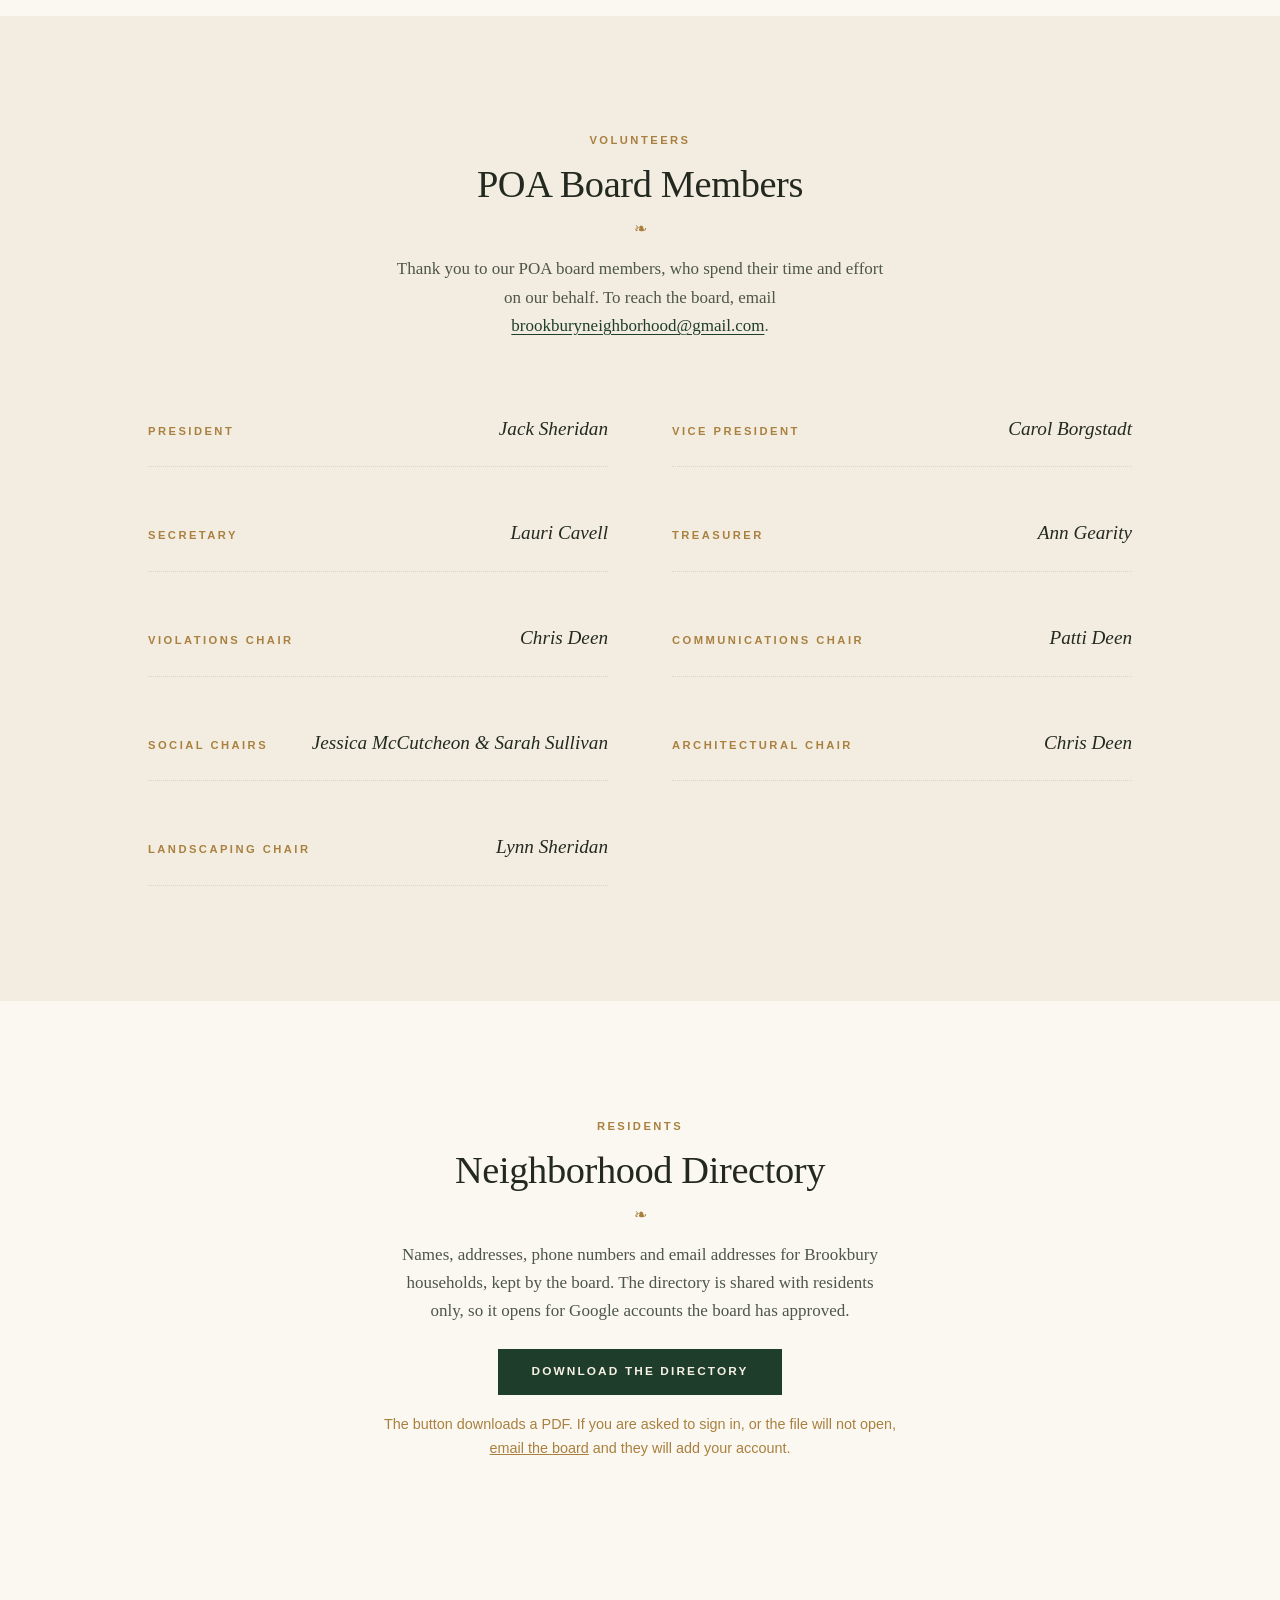
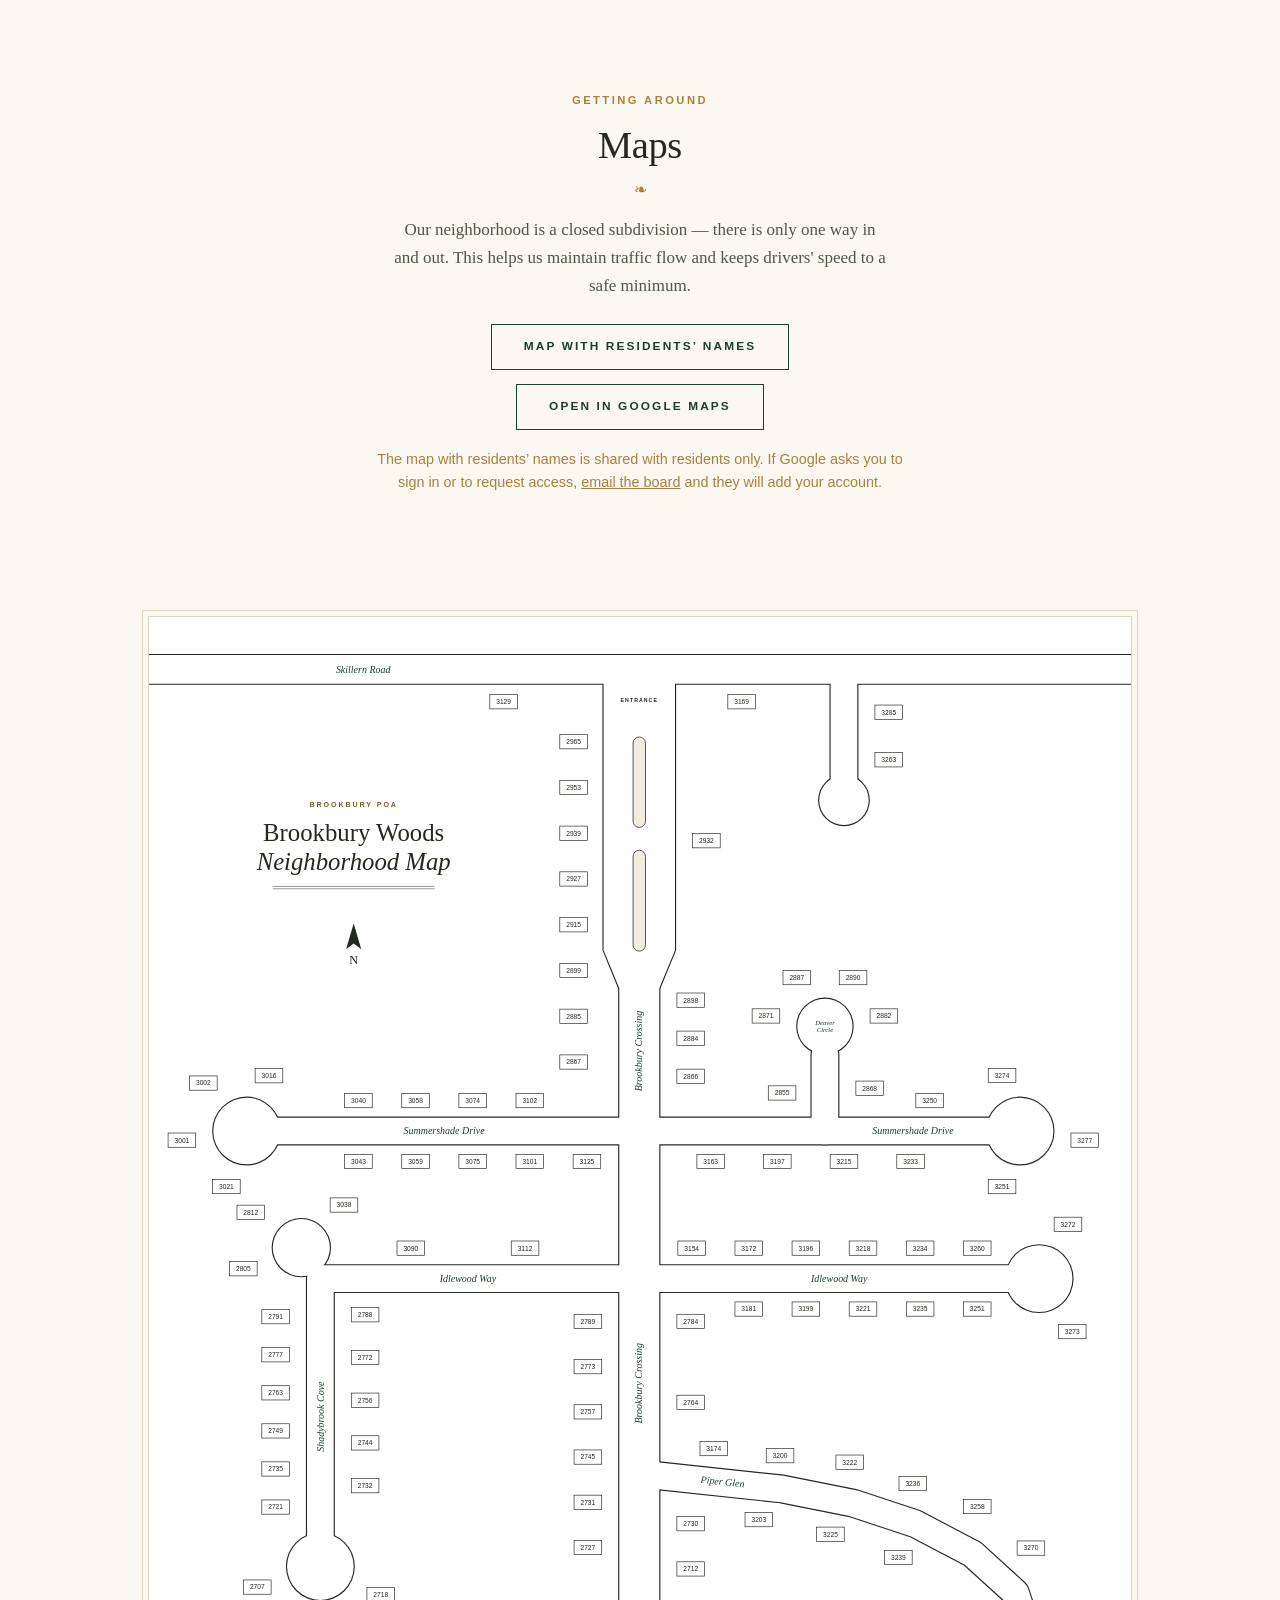
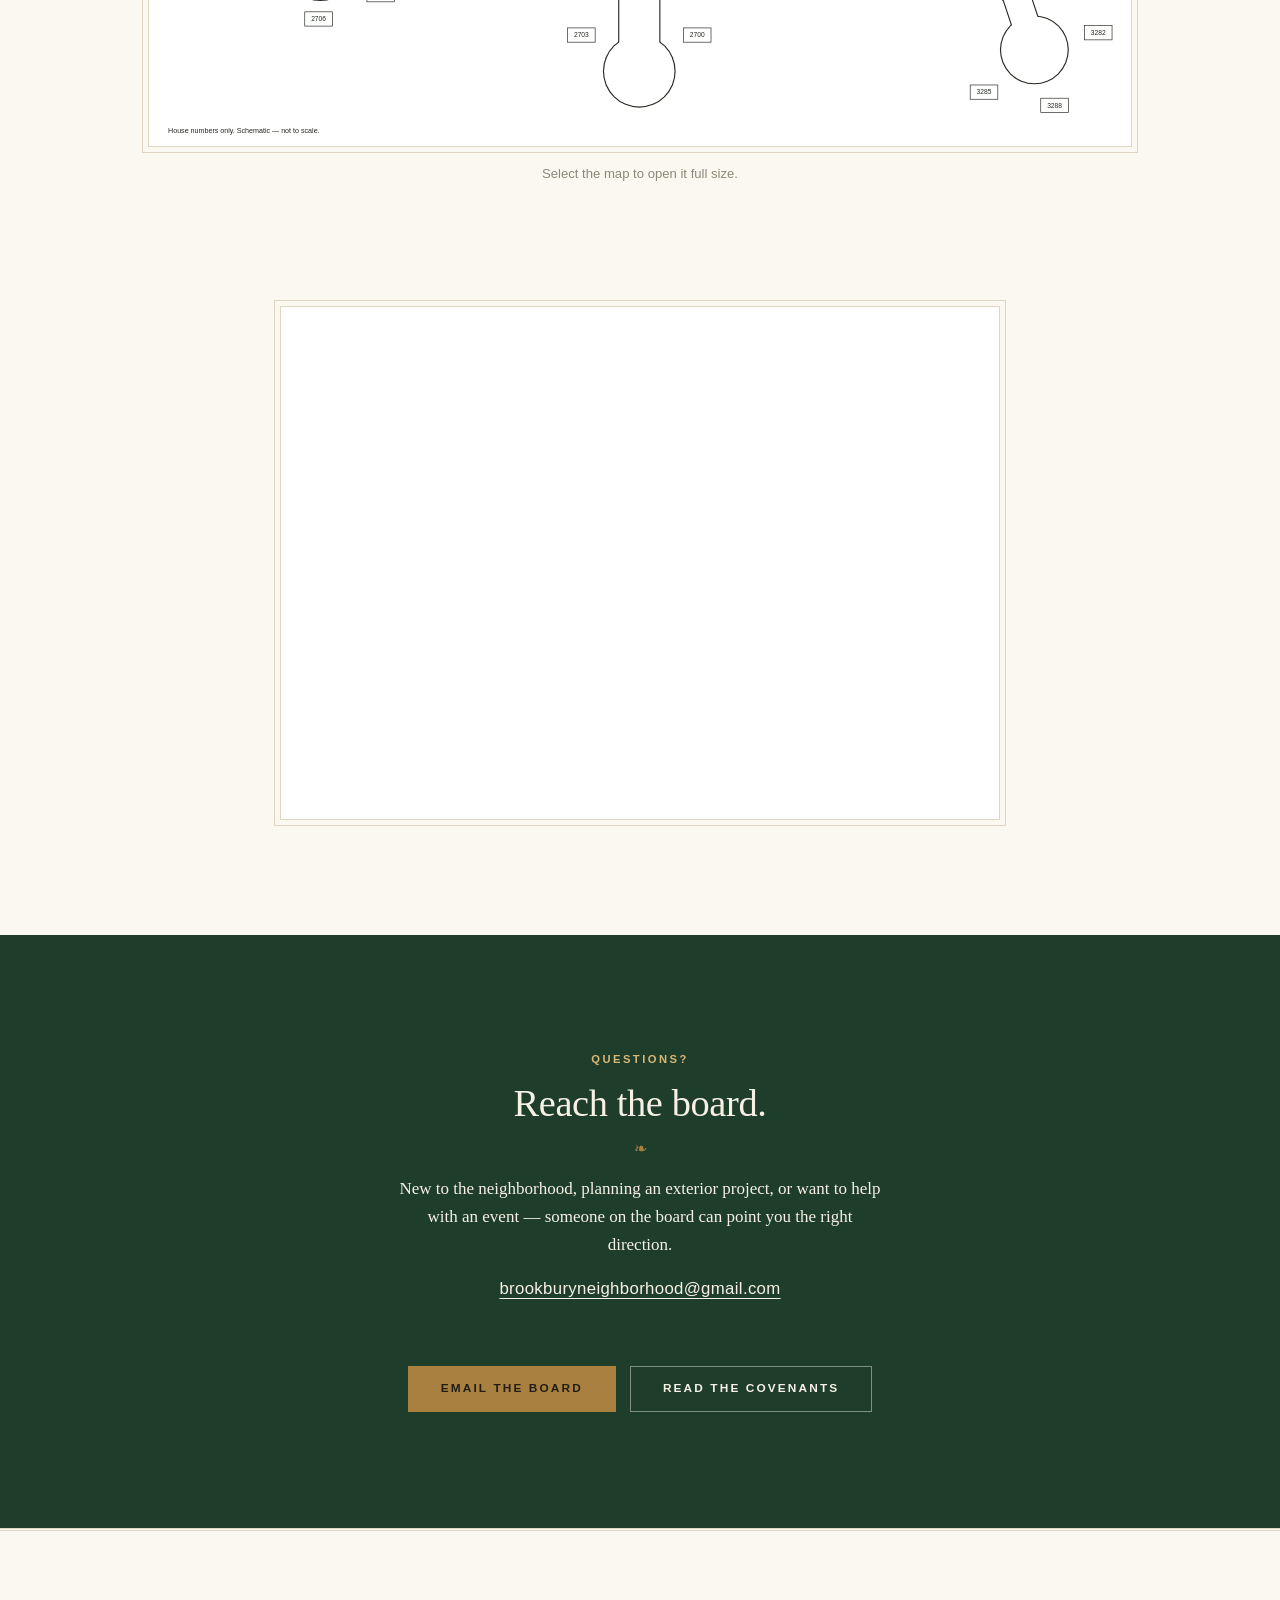
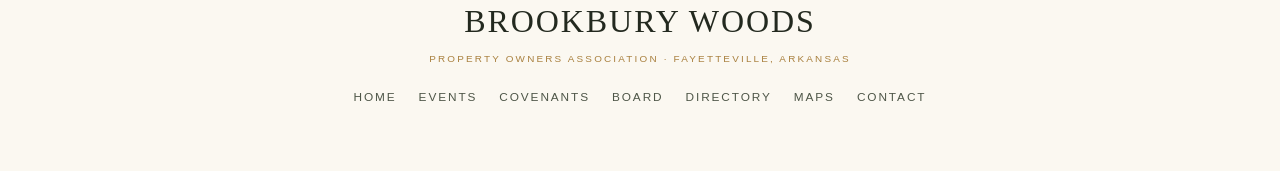
==== commit 73014ed1: "Fold the directory access request into the note The "Request access" button leaves; the note now lin" ====
--- a/index.html
+++ b/index.html
@@ -188,10 +188,11 @@
             for Google accounts the board has approved.</p>
           <div class="section-actions">
             <a class="btn btn-primary" href="https://docs.google.com/spreadsheets/d/1v3SQKKlPdVTnprCDTSyMB_dMHzYt3XugHPW79UC_R_I/export?format=pdf&amp;gid=742127593&amp;portrait=false&amp;fitw=true&amp;size=letter&amp;gridlines=false&amp;printtitle=false&amp;sheetnames=false&amp;fzr=true&amp;pagenum=CENTER&amp;top_margin=0.4&amp;bottom_margin=0.4&amp;left_margin=0.35&amp;right_margin=0.35" target="_blank" rel="noopener noreferrer">Download the directory</a>
-            <a class="btn btn-ghost" href="mailto:brookburyneighborhood@gmail.com?subject=Directory%20access">Request access</a>
           </div>
-          <p class="note">The button downloads a PDF. If Google asks you to sign in or to request
-            access, email the board and they will add your account.</p>
+          <p class="note">The button downloads a PDF. If you are asked to sign in, or the file will
+            not open,
+            <a href="mailto:brookburyneighborhood@gmail.com?subject=Directory%20access">email the board</a>
+            and they will add your account.</p>
         </div>
       </div>
     </section>
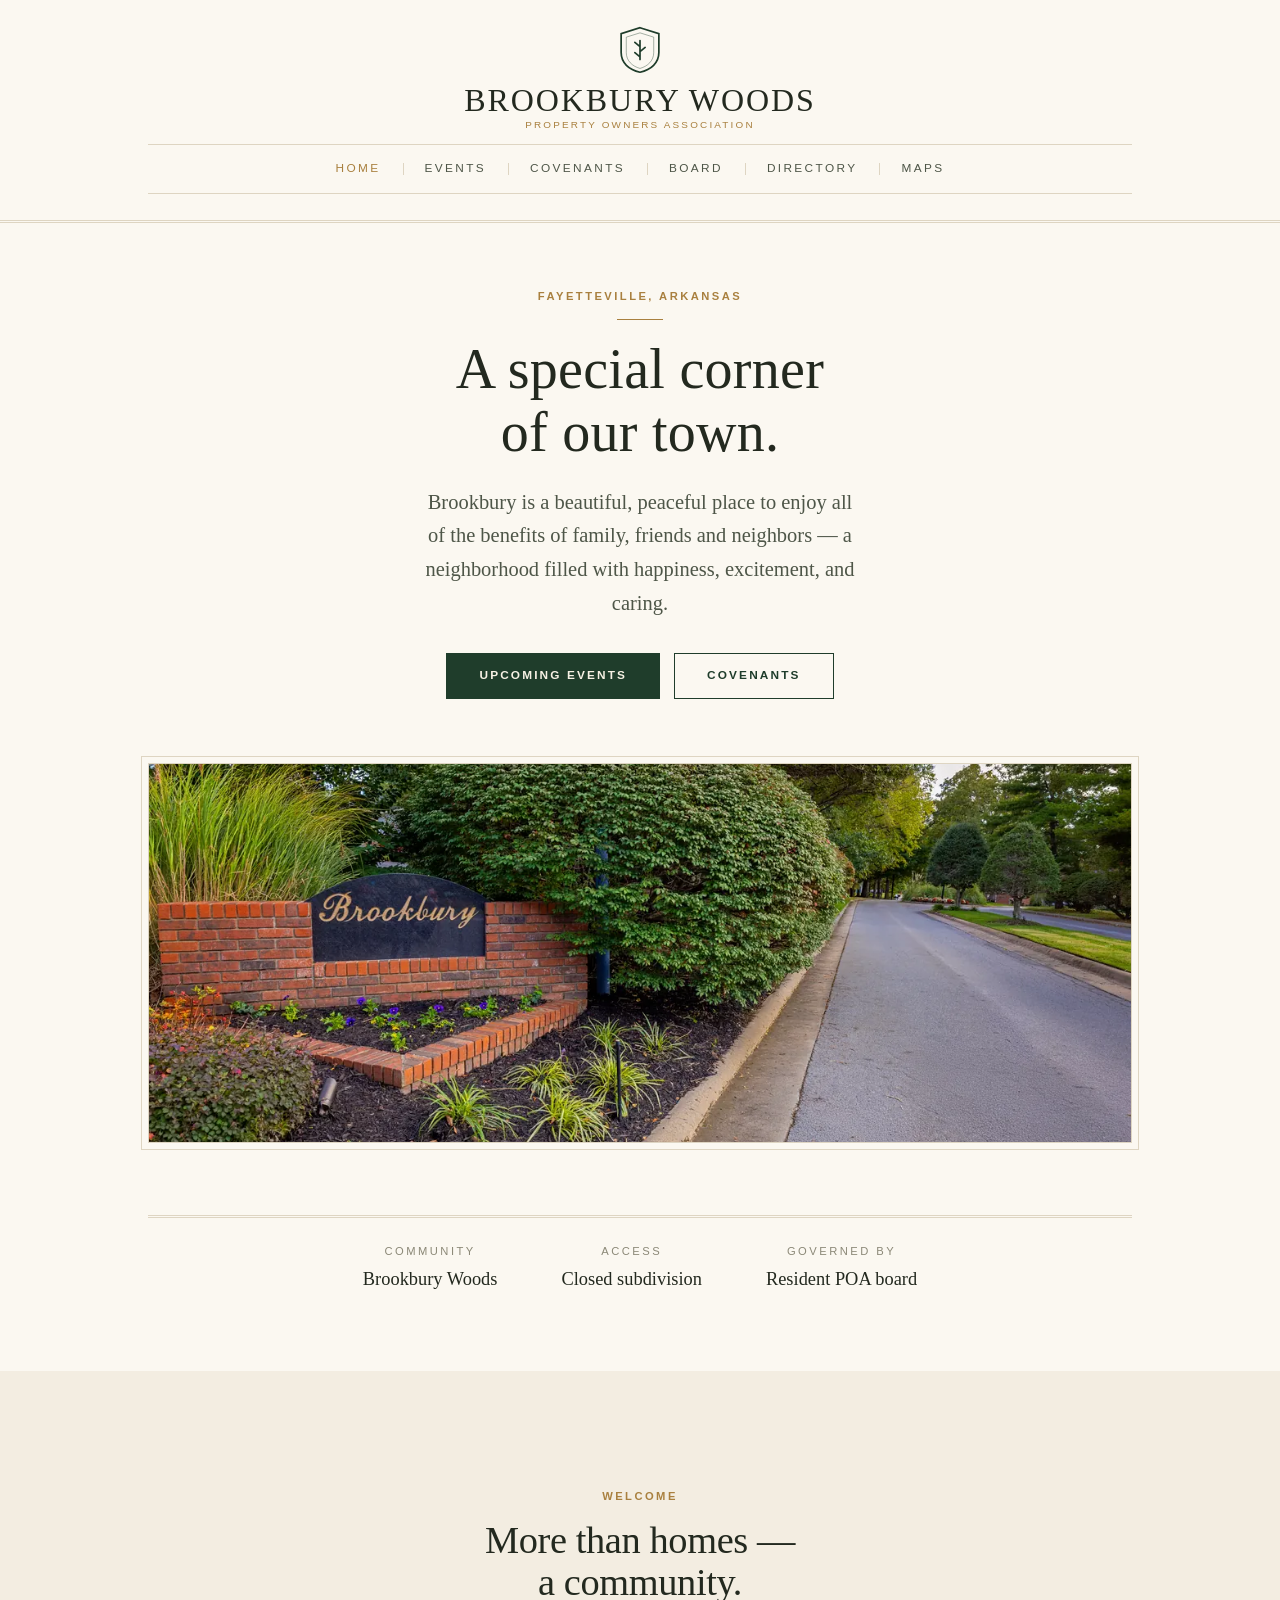
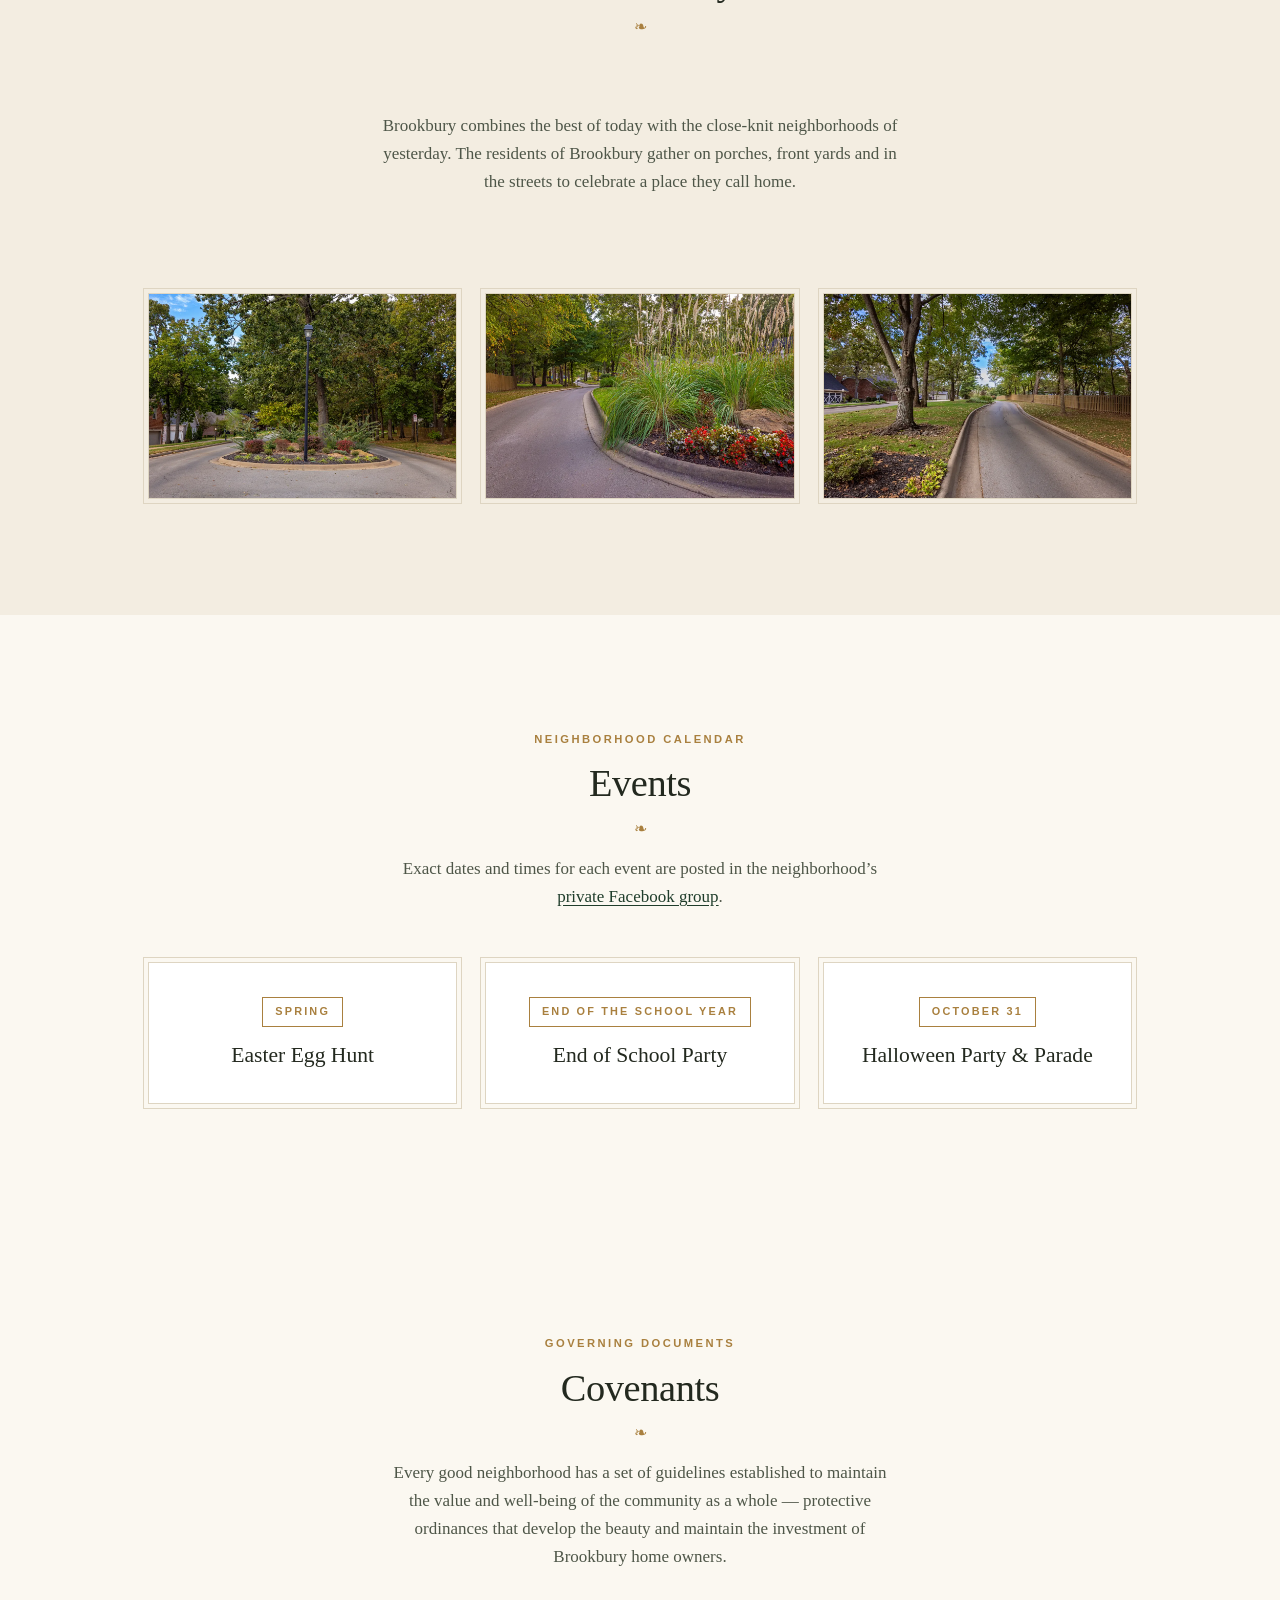
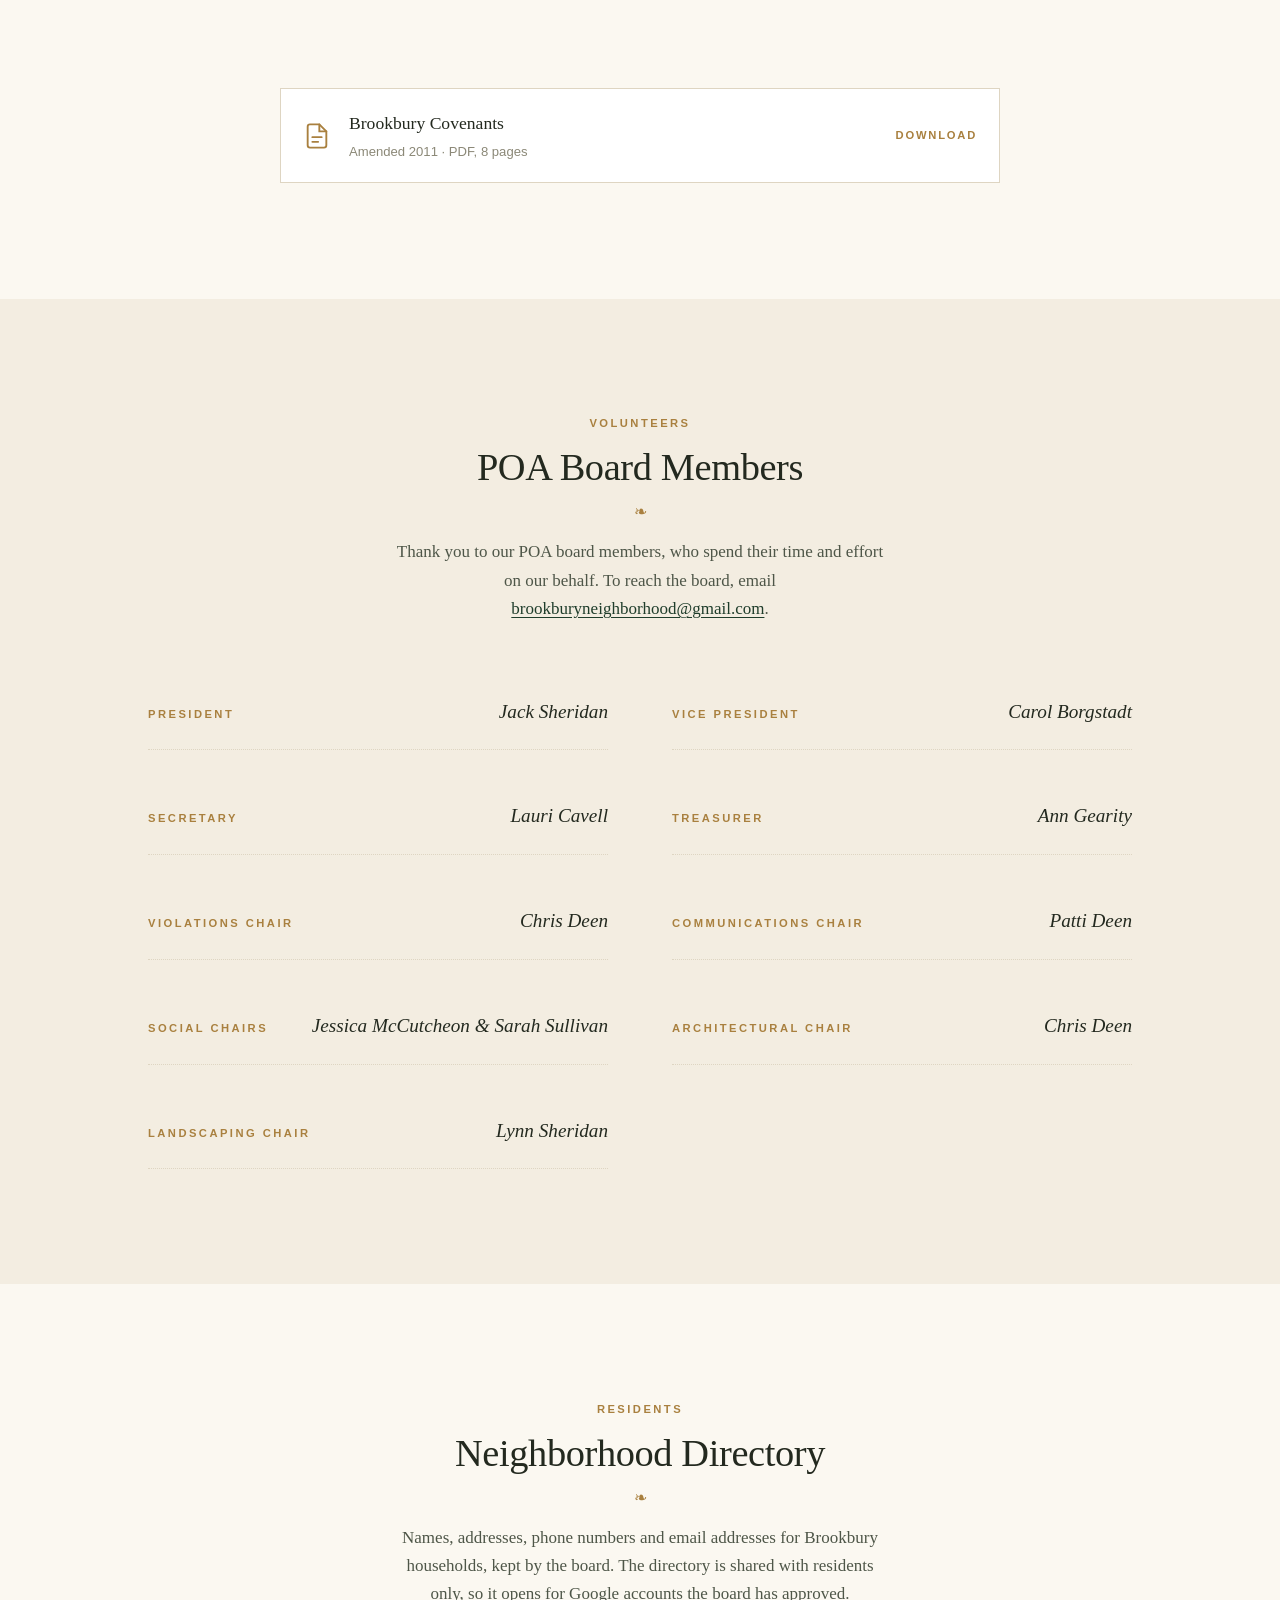
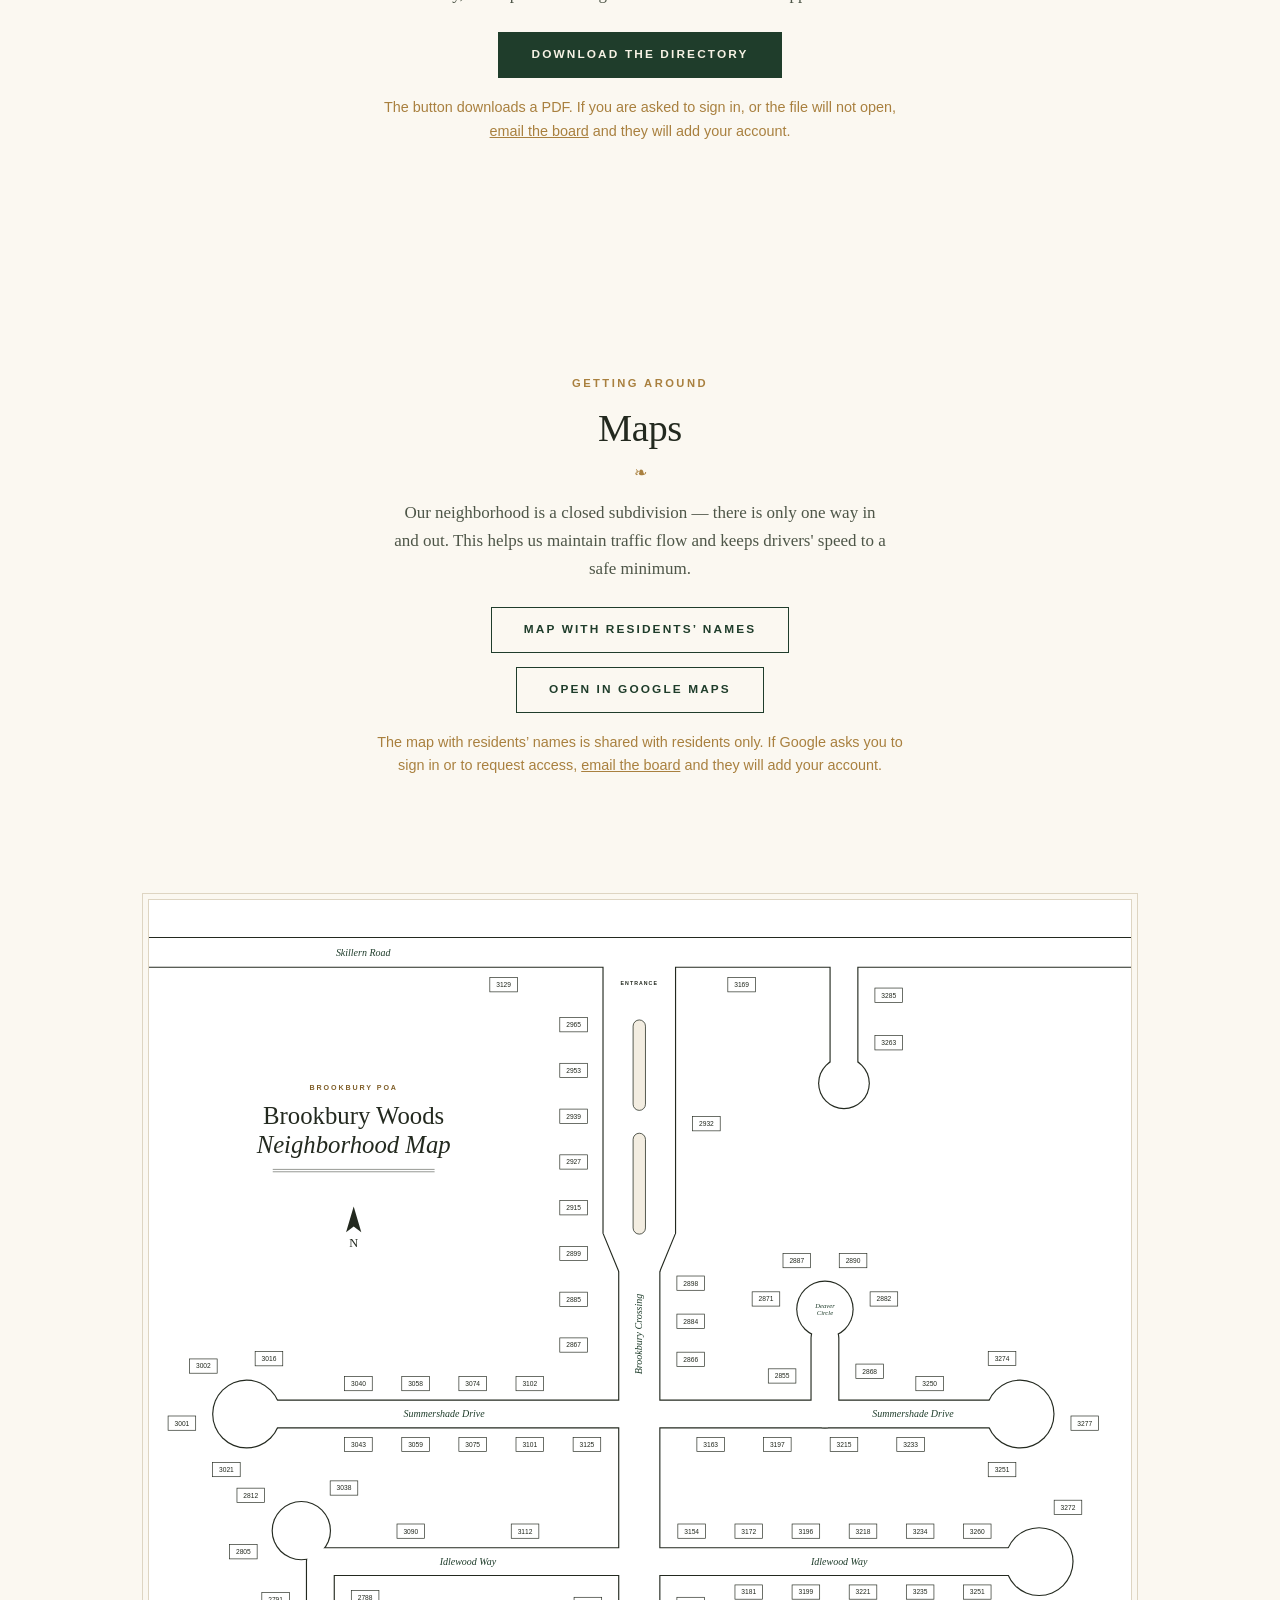
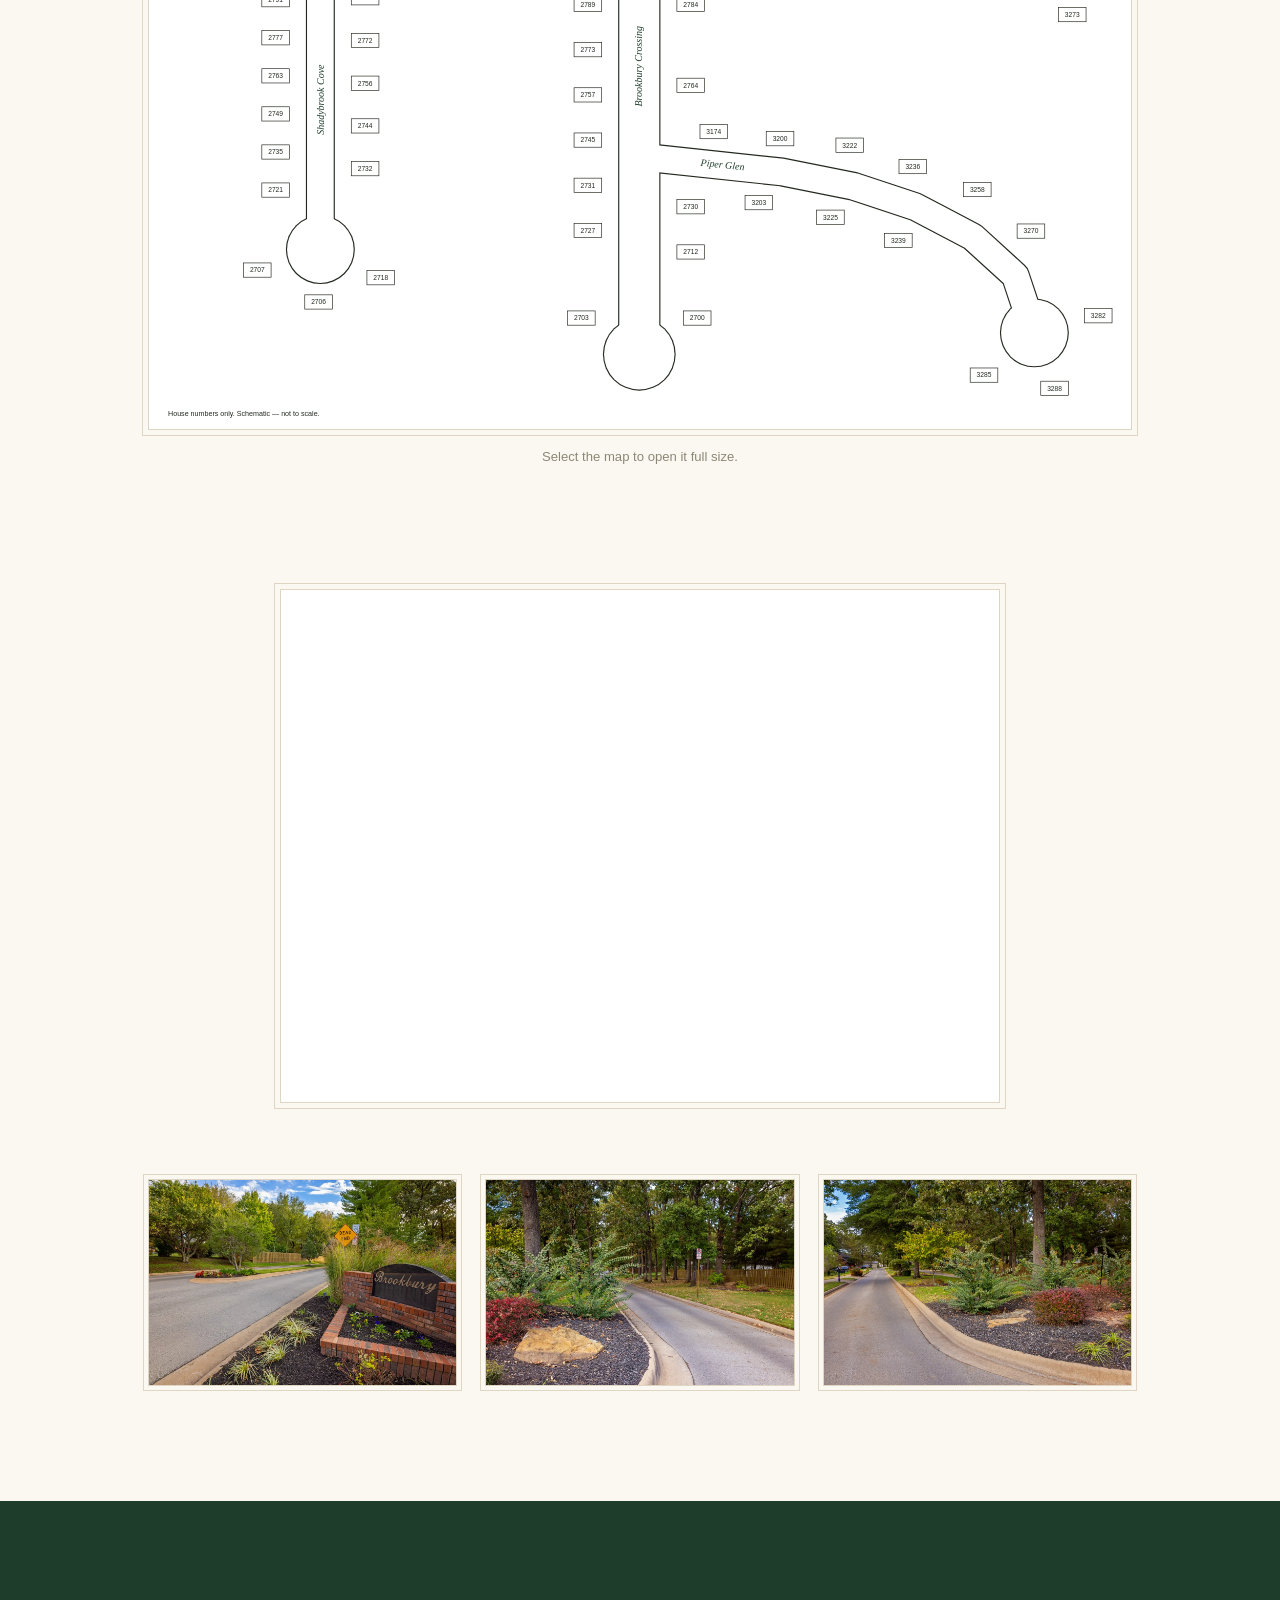
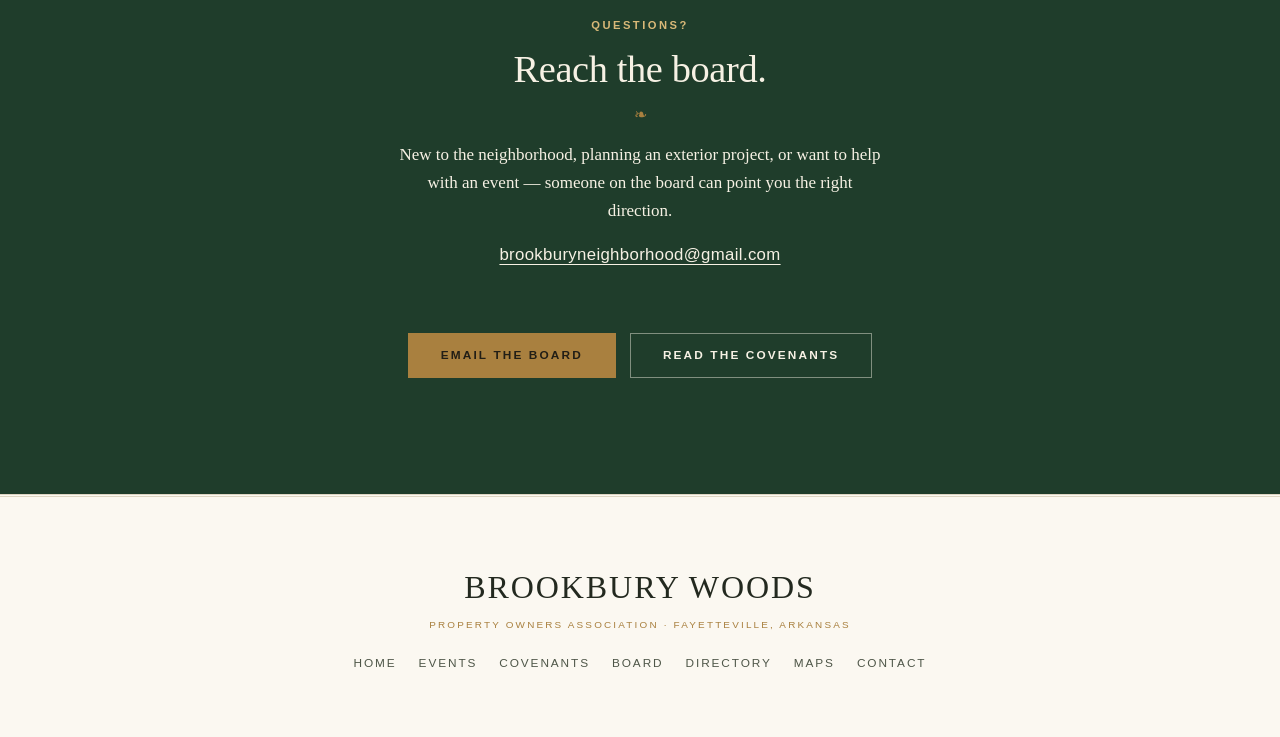
==== commit e6c98025: "Add the photographer's neighborhood photos The entrance sign replaces the generated stand-in as the " ====
--- a/index.html
+++ b/index.html
@@ -67,9 +67,11 @@
         </div>
 
         <div class="hero-art">
-          <img class="scene" src="assets/images/brookbury-neighborhood.webp"
-            width="1536" height="1024"
-            alt="A quiet, tree-lined residential street with established homes in morning light">
+          <img class="scene" src="assets/images/brookbury-entrance.webp"
+            srcset="assets/images/brookbury-entrance-1200.webp 1200w, assets/images/brookbury-entrance.webp 2048w"
+            sizes="(max-width: 1080px) 90vw, 984px"
+            width="2048" height="1310"
+            alt="The Brookbury entrance sign, a brick wall with a black plaque in script lettering, beside a rounded shrub and a tree-lined street">
         </div>
       </div>
 
@@ -94,6 +96,14 @@
             residents of Brookbury gather on porches, front yards and in the streets to celebrate a place
             they call home.</p>
         </div>
+        <ul class="photo-band">
+          <li><img src="assets/images/brookbury-roundabout.webp" width="1200" height="800" loading="lazy"
+            alt="A planted traffic circle with a black lamp post, ringed by tall oaks"></li>
+          <li><img src="assets/images/brookbury-grasses.webp" width="1200" height="800" loading="lazy"
+            alt="Ornamental grasses and red and white begonias on a curbed island beside a curving street"></li>
+          <li><img src="assets/images/brookbury-tree-lined-street.webp" width="1200" height="800" loading="lazy"
+            alt="A quiet street lined with mature trees, lawns and a wooden fence"></li>
+        </ul>
       </div>
     </section>
 
@@ -206,7 +216,7 @@
           <p class="section-intro">Our neighborhood is a closed subdivision&nbsp;— there is only one way in and
             out. This helps us maintain traffic flow and keeps drivers' speed to a safe minimum.</p>
           <div class="section-actions">
-            <a class="btn btn-ghost" href="https://drive.google.com/file/d/1p18nGDupWnkvDQbiFtfXYtSLYO2MLyaX/view" target="_blank" rel="noopener noreferrer">Map with residents&rsquo; names</a>
+            <a class="btn btn-ghost" href="https://drive.google.com/file/d/1Y01YIlb2qIhcW2WADfpIRL15frCHssta/view" target="_blank" rel="noopener noreferrer">Map with residents&rsquo; names</a>
             <a class="btn btn-ghost" href="https://www.google.com/maps/search/?api=1&amp;query=N+Brookbury+Crossing%2C+Fayetteville%2C+AR+72703" target="_blank" rel="noopener noreferrer">Open in Google Maps</a>
           </div>
           <p class="note">The map with residents&rsquo; names is shared with residents only. If Google asks
@@ -227,6 +237,15 @@
           <iframe class="map-embed" title="Map of the Brookbury neighborhood, Fayetteville, Arkansas"
             src="https://maps.google.com/maps?q=N+Brookbury+Crossing,+Fayetteville,+AR+72703&amp;z=16&amp;output=embed" loading="lazy" referrerpolicy="no-referrer-when-downgrade"></iframe>
         </div>
+
+        <ul class="photo-band">
+          <li><img src="assets/images/brookbury-entrance-road.webp" width="1200" height="800" loading="lazy"
+            alt="The Brookbury sign at the neighborhood entrance, with a dead-end sign where the road leads in"></li>
+          <li><img src="assets/images/brookbury-median-boulder.webp" width="1200" height="800" loading="lazy"
+            alt="A curbed median bed with a sandstone boulder and red shrubs, beside a street under tall trees"></li>
+          <li><img src="assets/images/brookbury-planted-island.webp" width="1200" height="800" loading="lazy"
+            alt="A long planted island of shrubs and stones beside a residential street lined with lawns"></li>
+        </ul>
       </div>
     </section>
 
--- a/assets/css/site.css
+++ b/assets/css/site.css
@@ -538,6 +538,18 @@
   text-align: center;
 }
 .section-welcome { background: var(--surface-2); }
+/* a band of neighborhood photographs, framed like the hero plate; shown whole
+   at their own 3:2 so a sign near the edge of a frame is never cropped */
+.photo-band {
+  list-style: none; margin: 0; padding: 0; width: 100%;
+  display: grid; grid-template-columns: repeat(3, 1fr); gap: var(--grid-gap);
+}
+.photo-band img {
+  display: block; width: 100%;
+  height: auto; aspect-ratio: 3 / 2;
+  object-fit: cover;
+  border: 1px solid var(--line); outline: 1px solid var(--line); outline-offset: 4px;
+}
 
 /* cards: plate-like */
 .card {
@@ -667,7 +679,8 @@
 }
 @media (max-width: 620px) {
   .grid-3,
-  .board-grid { grid-template-columns: 1fr; }
+  .board-grid,
+  .photo-band { grid-template-columns: 1fr; }
   /* stacked, so two values side by side don't read as one phrase */
   .facts { flex-direction: column; align-items: center; gap: 18px; }
 
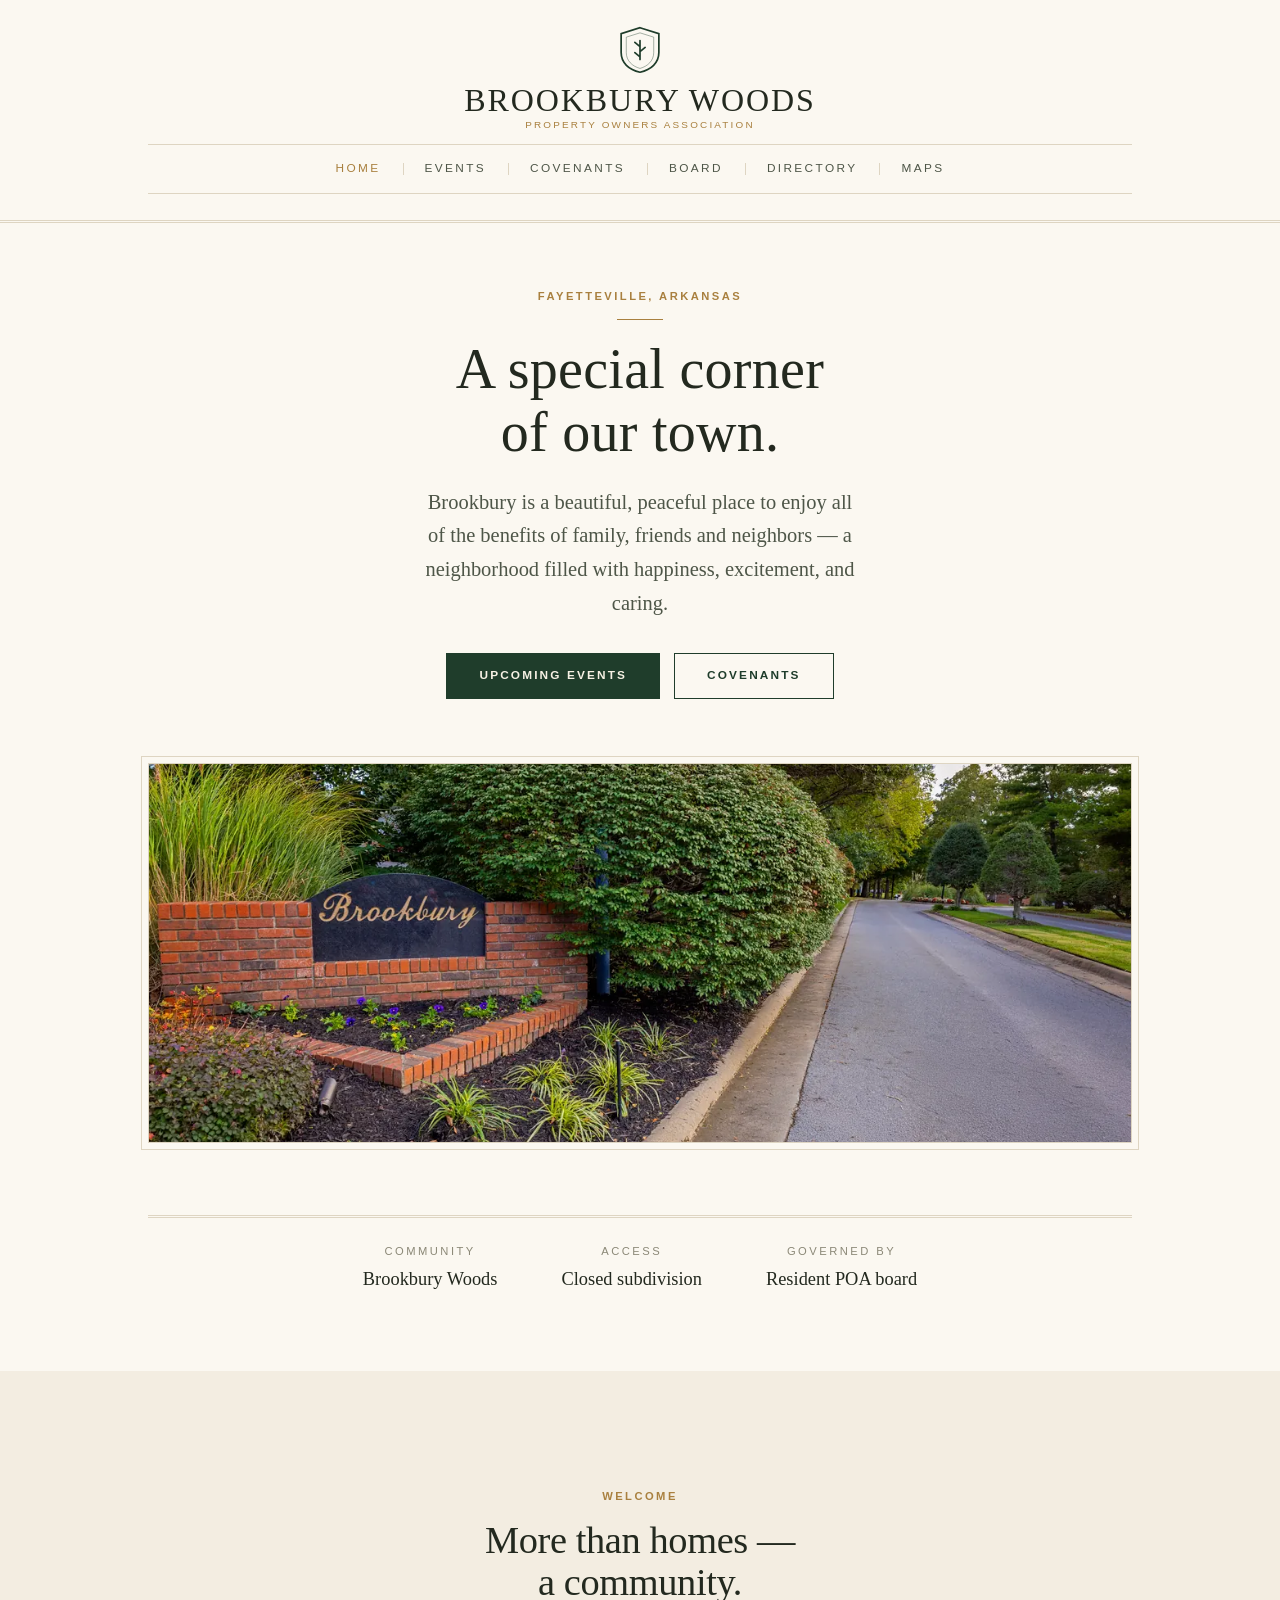
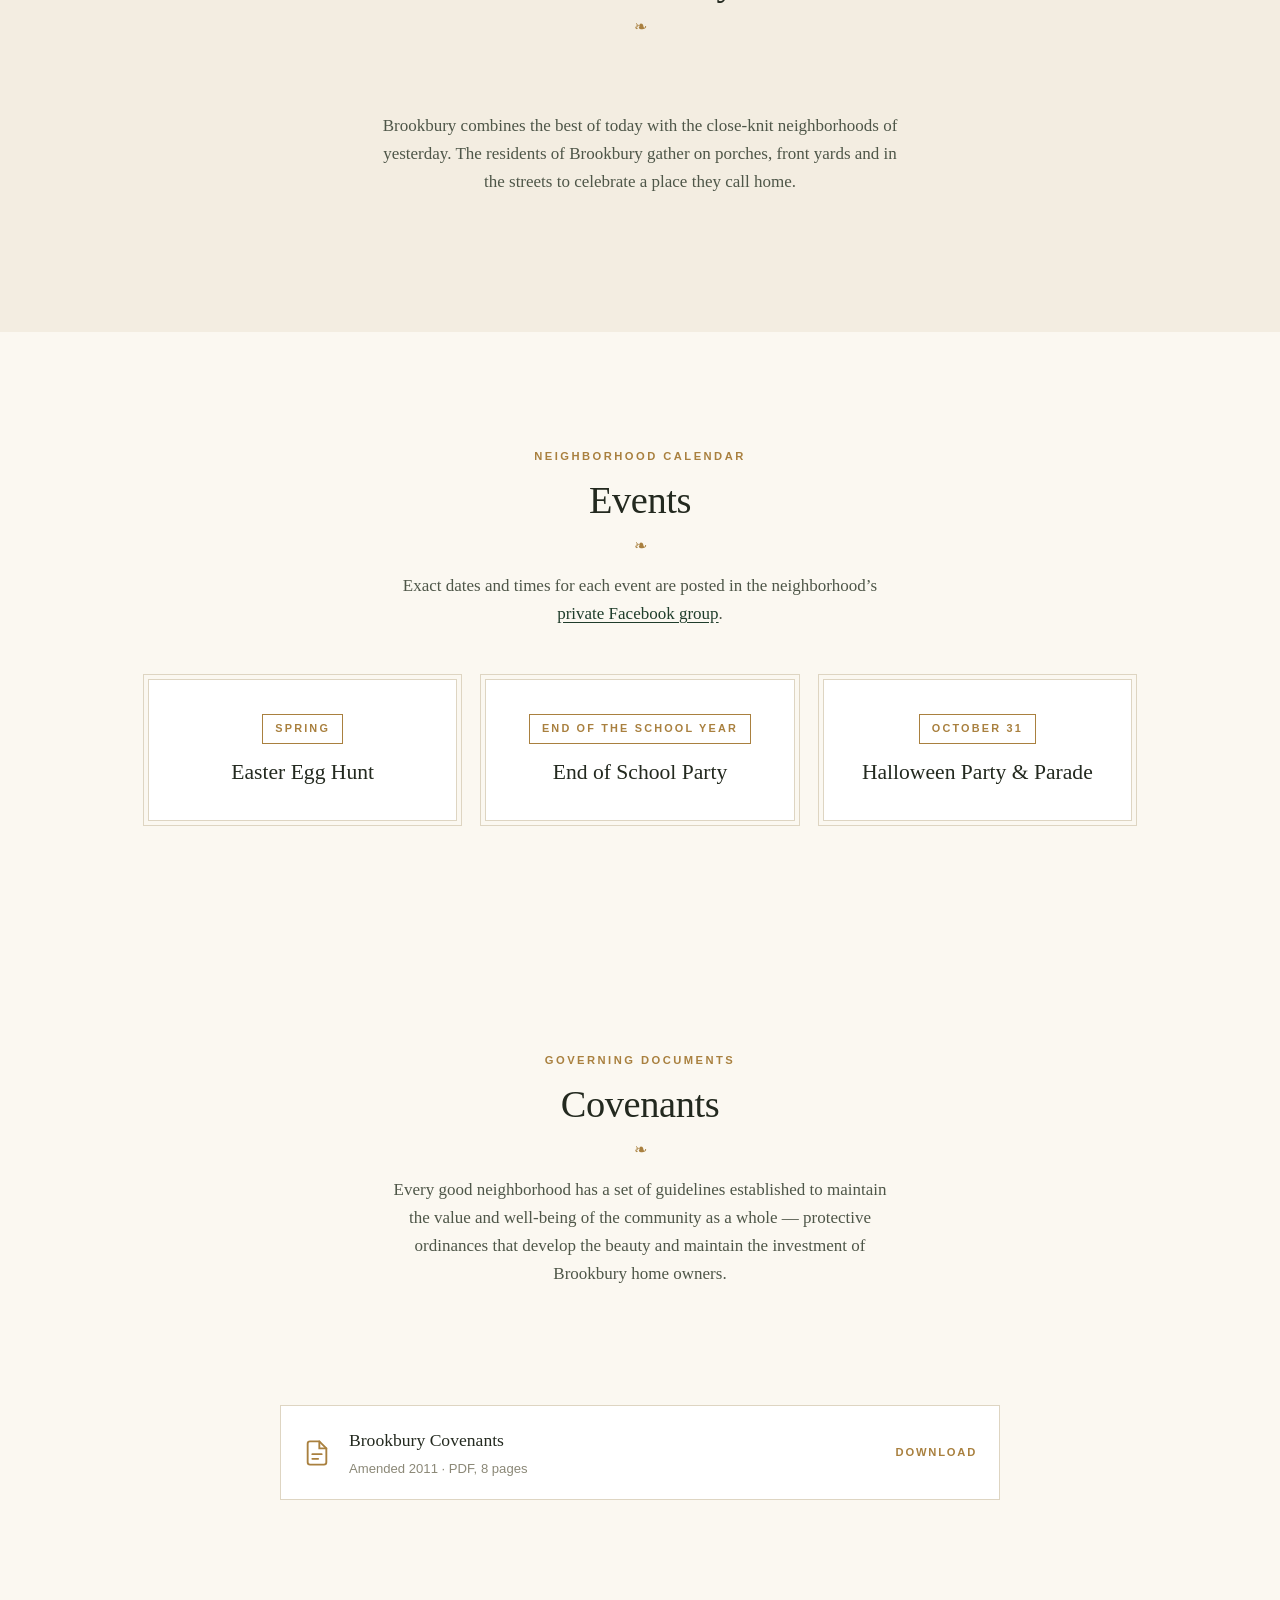
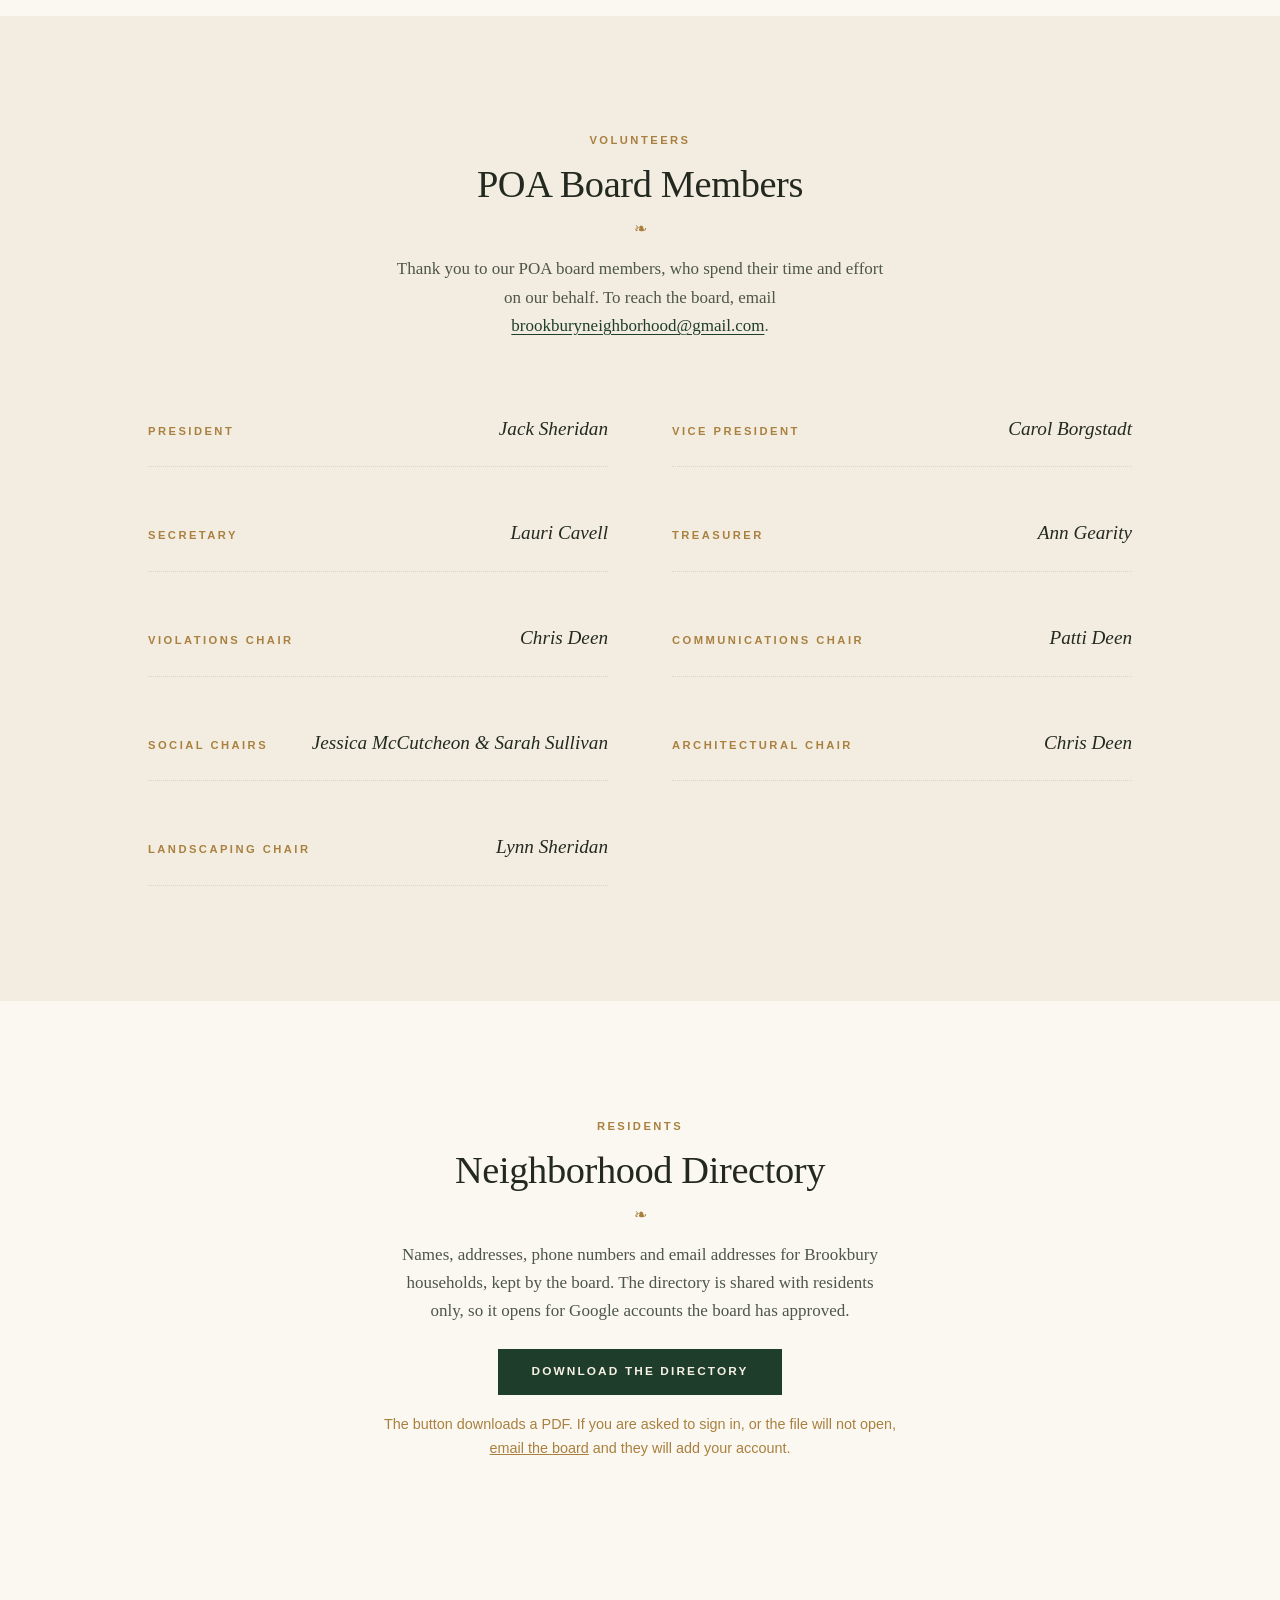
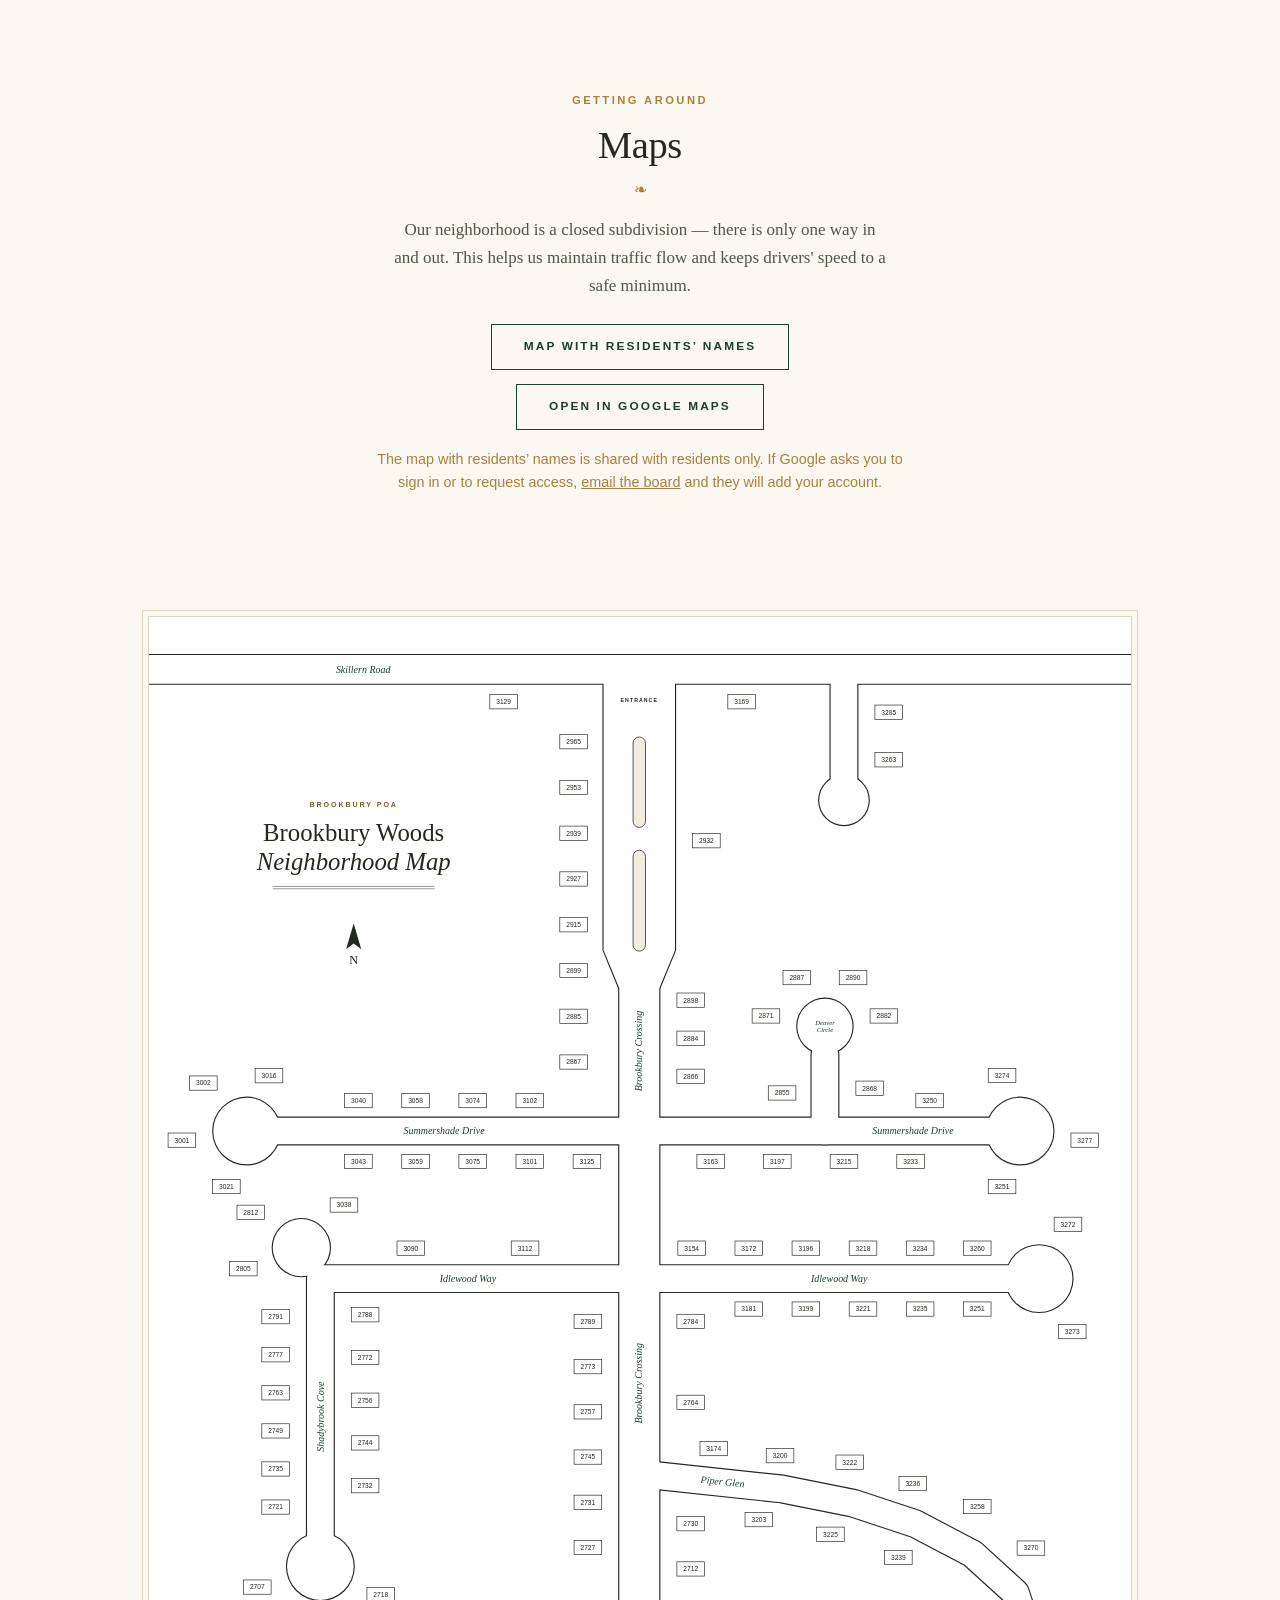
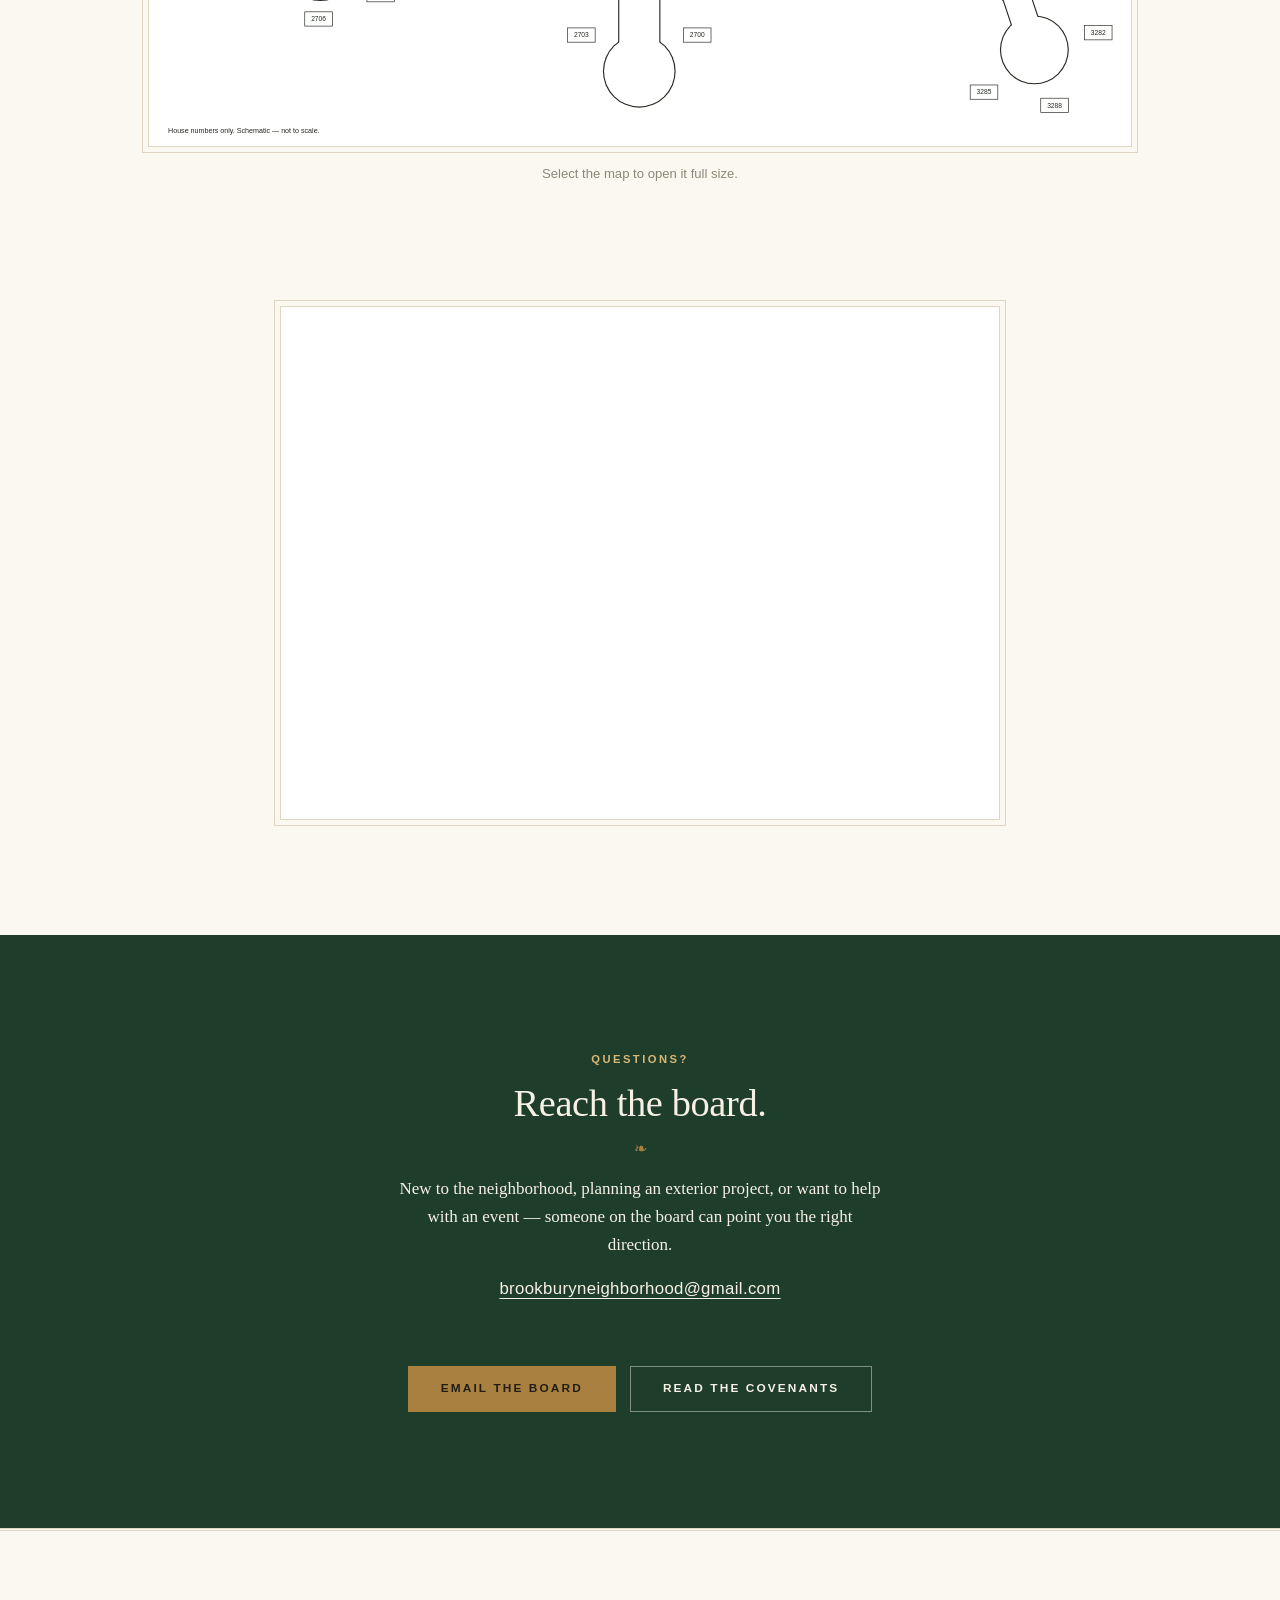
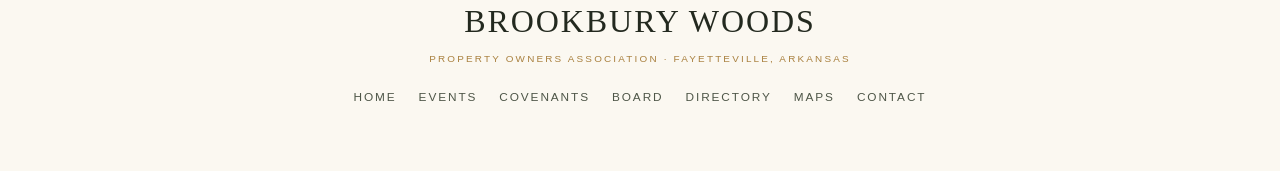
==== commit c87c288a: "Keep only the hero photo Take out the rows of photos under the Welcome text and the map, with their " ====
--- a/index.html
+++ b/index.html
@@ -96,14 +96,6 @@
             residents of Brookbury gather on porches, front yards and in the streets to celebrate a place
             they call home.</p>
         </div>
-        <ul class="photo-band">
-          <li><img src="assets/images/brookbury-roundabout.webp" width="1200" height="800" loading="lazy"
-            alt="A planted traffic circle with a black lamp post, ringed by tall oaks"></li>
-          <li><img src="assets/images/brookbury-grasses.webp" width="1200" height="800" loading="lazy"
-            alt="Ornamental grasses and red and white begonias on a curbed island beside a curving street"></li>
-          <li><img src="assets/images/brookbury-tree-lined-street.webp" width="1200" height="800" loading="lazy"
-            alt="A quiet street lined with mature trees, lawns and a wooden fence"></li>
-        </ul>
       </div>
     </section>
 
@@ -237,15 +229,6 @@
           <iframe class="map-embed" title="Map of the Brookbury neighborhood, Fayetteville, Arkansas"
             src="https://maps.google.com/maps?q=N+Brookbury+Crossing,+Fayetteville,+AR+72703&amp;z=16&amp;output=embed" loading="lazy" referrerpolicy="no-referrer-when-downgrade"></iframe>
         </div>
-
-        <ul class="photo-band">
-          <li><img src="assets/images/brookbury-entrance-road.webp" width="1200" height="800" loading="lazy"
-            alt="The Brookbury sign at the neighborhood entrance, with a dead-end sign where the road leads in"></li>
-          <li><img src="assets/images/brookbury-median-boulder.webp" width="1200" height="800" loading="lazy"
-            alt="A curbed median bed with a sandstone boulder and red shrubs, beside a street under tall trees"></li>
-          <li><img src="assets/images/brookbury-planted-island.webp" width="1200" height="800" loading="lazy"
-            alt="A long planted island of shrubs and stones beside a residential street lined with lawns"></li>
-        </ul>
       </div>
     </section>
 
--- a/assets/css/site.css
+++ b/assets/css/site.css
@@ -538,18 +538,6 @@
   text-align: center;
 }
 .section-welcome { background: var(--surface-2); }
-/* a band of neighborhood photographs, framed like the hero plate; shown whole
-   at their own 3:2 so a sign near the edge of a frame is never cropped */
-.photo-band {
-  list-style: none; margin: 0; padding: 0; width: 100%;
-  display: grid; grid-template-columns: repeat(3, 1fr); gap: var(--grid-gap);
-}
-.photo-band img {
-  display: block; width: 100%;
-  height: auto; aspect-ratio: 3 / 2;
-  object-fit: cover;
-  border: 1px solid var(--line); outline: 1px solid var(--line); outline-offset: 4px;
-}
 
 /* cards: plate-like */
 .card {
@@ -679,8 +667,7 @@
 }
 @media (max-width: 620px) {
   .grid-3,
-  .board-grid,
-  .photo-band { grid-template-columns: 1fr; }
+  .board-grid { grid-template-columns: 1fr; }
   /* stacked, so two values side by side don't read as one phrase */
   .facts { flex-direction: column; align-items: center; gap: 18px; }
 
